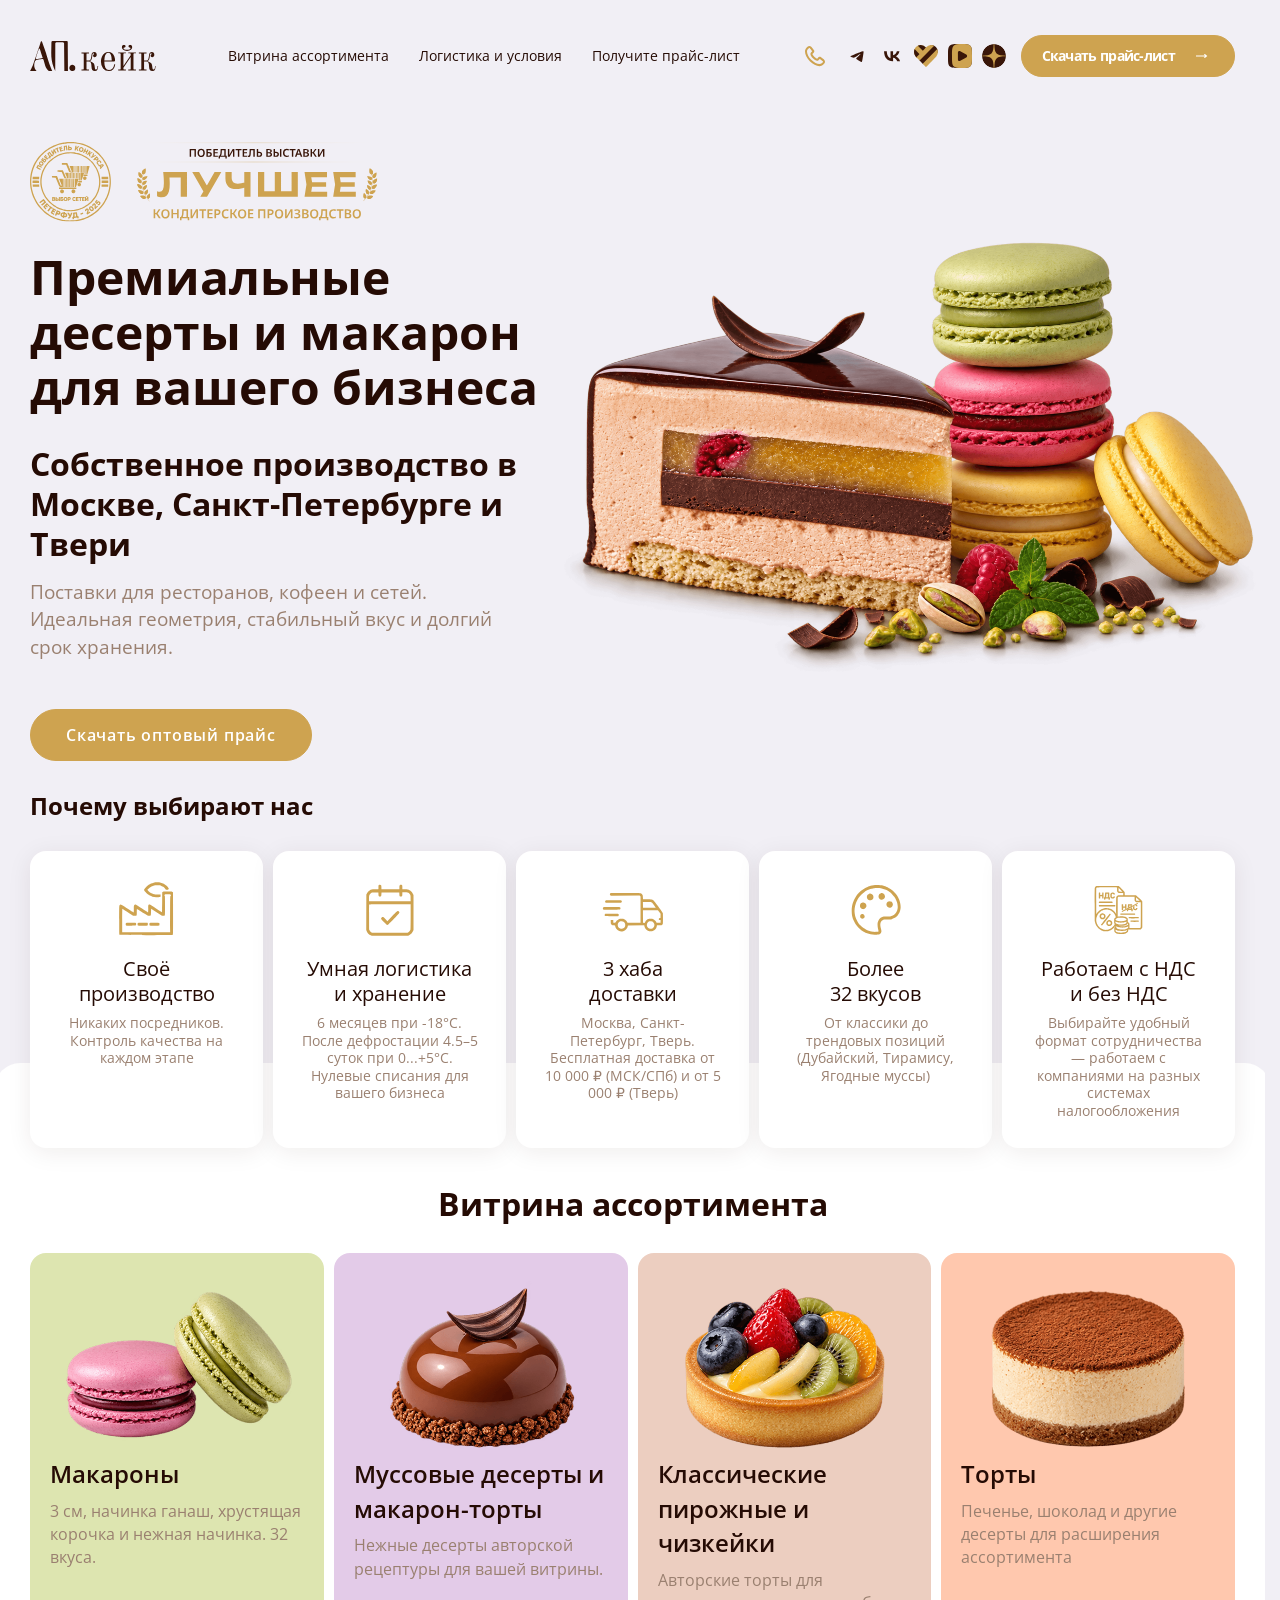
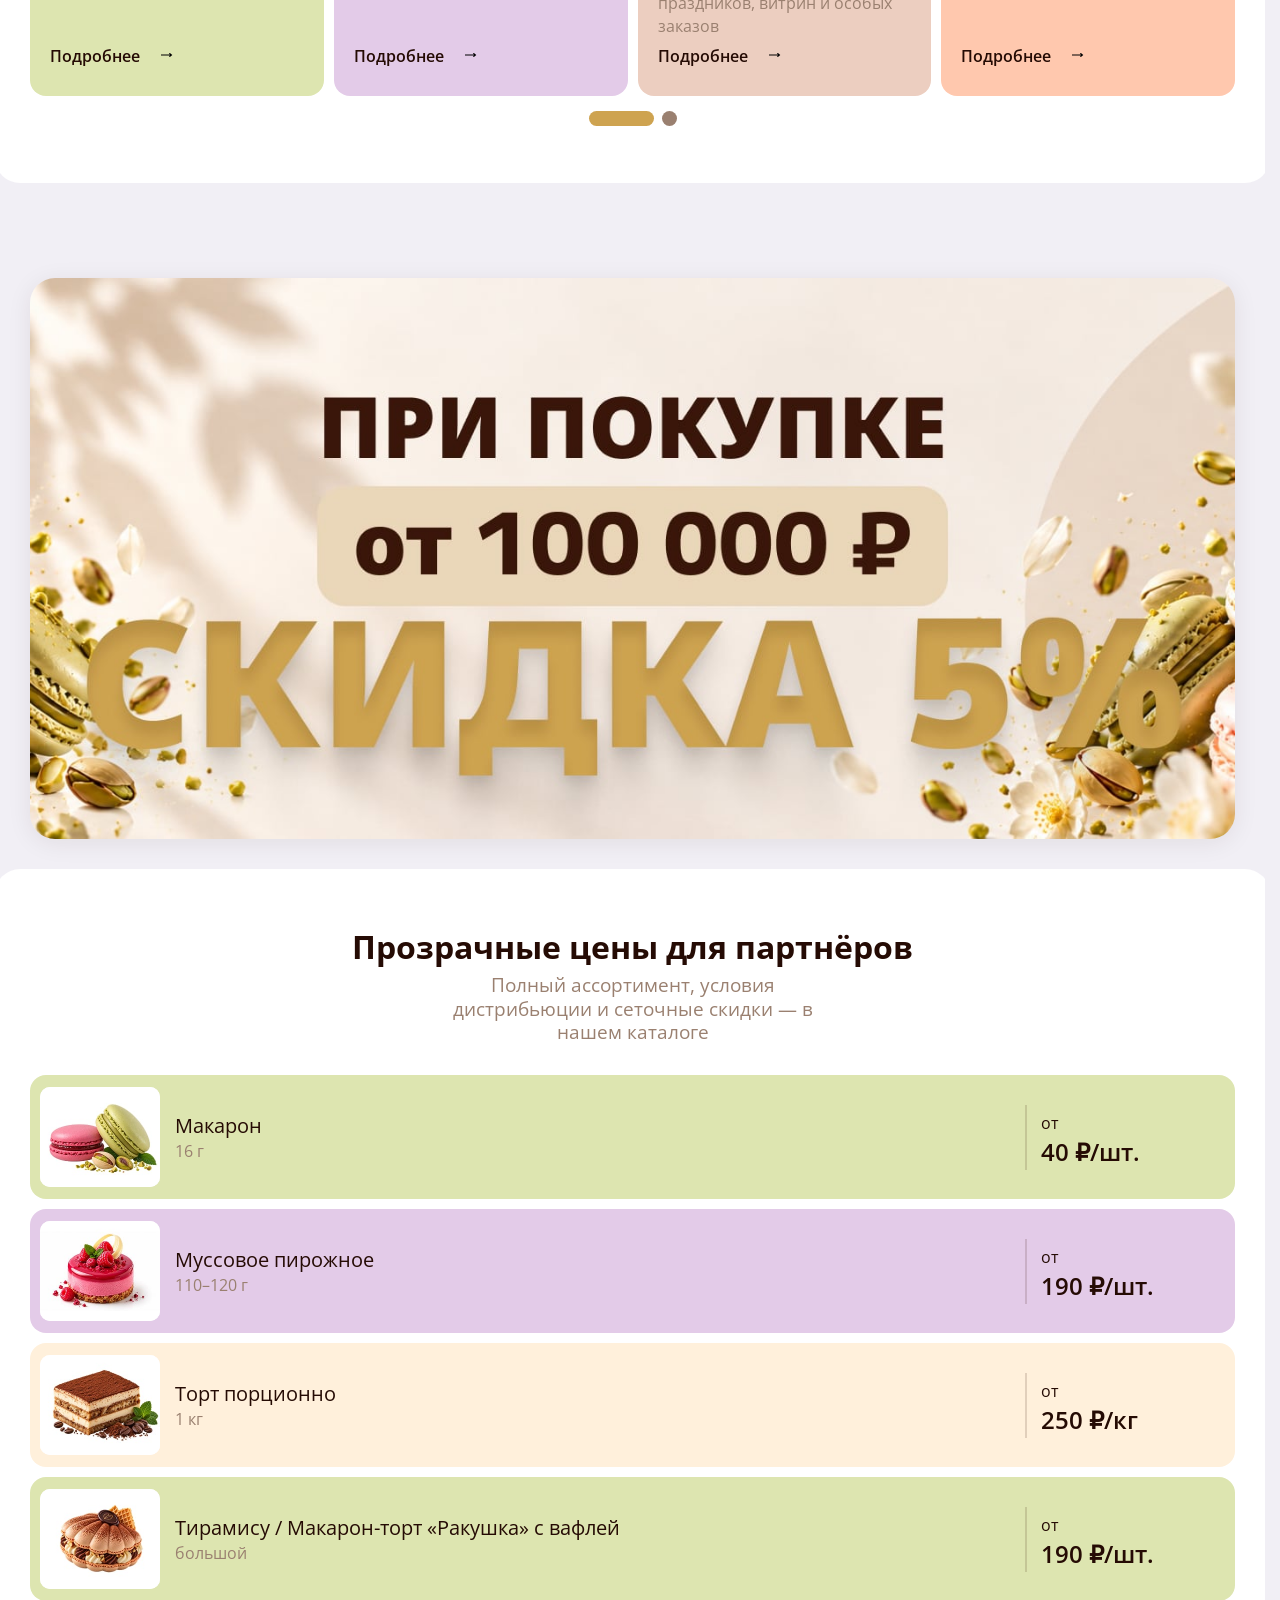
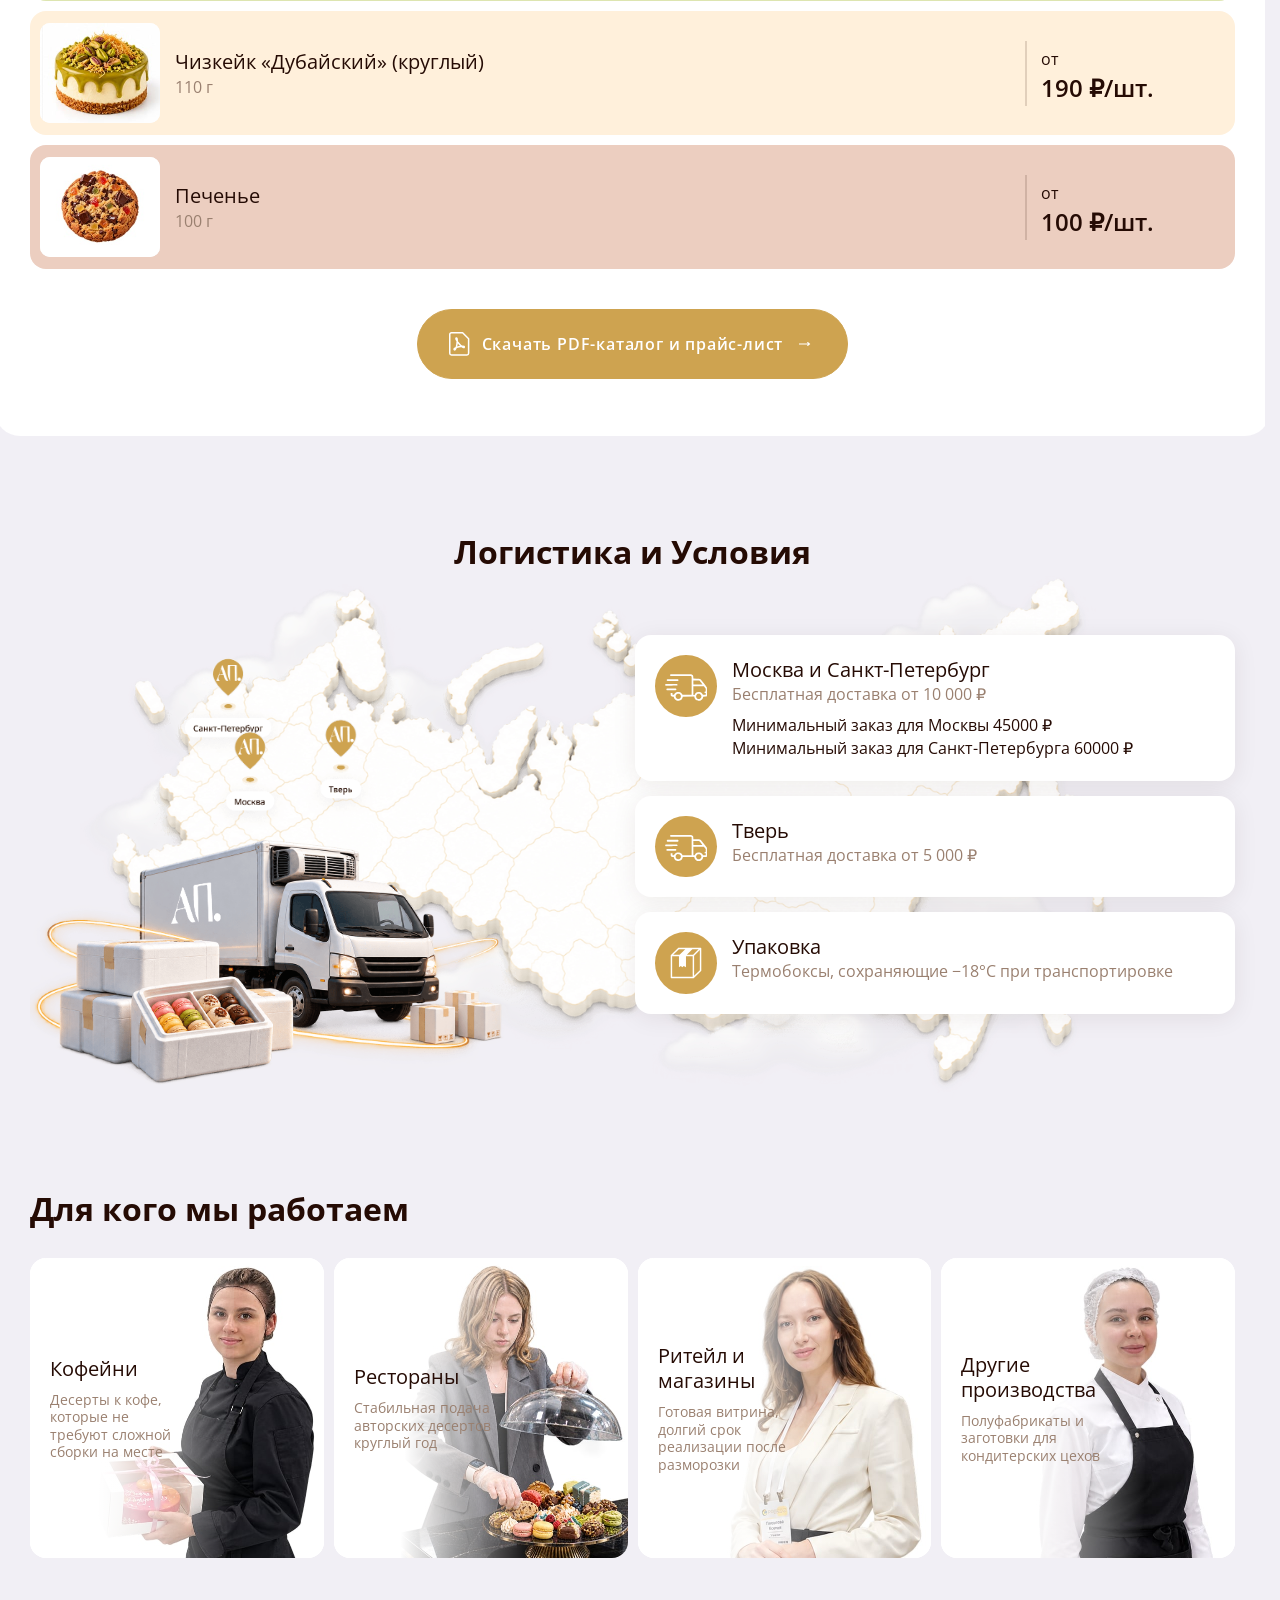
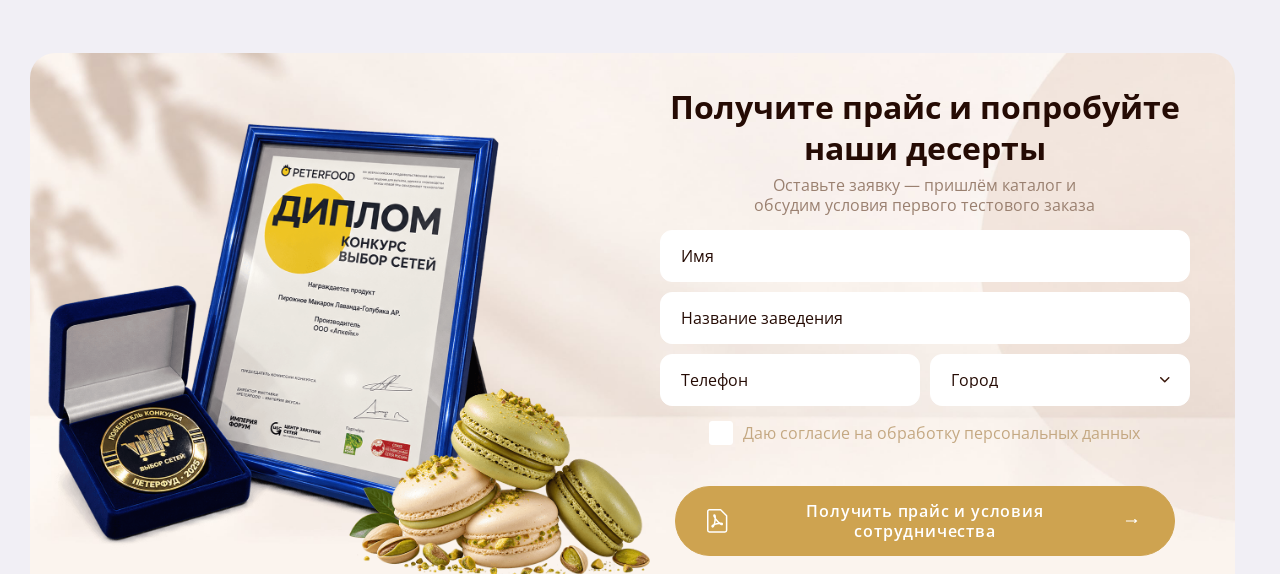
==== main.html @ c41aa1ae "add" ====
<!DOCTYPE html>
<html lang="ru">
    <head>
        <title>Главная</title>
        <meta http-equiv="X-UA-Compatible" content="IE=edge" />
        <meta charset="utf-8" />
        <meta name="keywords" content="" />
        <meta name="description" content="" />
        <meta name="author" content="" />
        <meta name="viewport" content="width=device-width, initial-scale=1.0" />
        <link rel="stylesheet" href="./css/reset.css" />
        <link rel="stylesheet" href="./css/fancybox.css" />
        <link rel="stylesheet" href="./css/swiper-bundle.min.css" />

        <script src="./js/swiper-bundle.min.js" defer></script>
        <script src="./js/inputmask.min.js" defer></script>
        <script src="./js/fancybox.umd.js" defer></script>
        <script src="./js/scripts.js" defer></script>
        <link rel="stylesheet" href="./css/style.css" />
    </head>
    <body>
        <!-- wrap -->
        <div class="wrap">
            <!-- header -->
            <header class="header">
                <div class="inner-wrap">
                    <div class="logo-inner-wrap">
                        <a href="" class="logo">
                            <img src="./img/main/logo.svg" alt="" />
                        </a>
                    </div>
                    <div class="menu-inner-wrap js-popup-wrap">
                        <a href="" class="btn-popup btn-action-ico ico-menu js-btn-popup-toggle"></a>
                        <div class="menu-content-block js-popup-block">
                            <div class="menu-wrap">
                                <ul class="menu">
                                    <li>
                                        <a href="" class="btn-menu">
                                            <div class="button-title">Витрина ассортимента</div>
                                        </a>
                                    </li>
                                    <li>
                                        <a href="" class="btn-menu">
                                            <div class="button-title">Логистика и условия</div>
                                        </a>
                                    </li>
                                    <li>
                                        <a href="" class="btn-menu">
                                            <div class="button-title">Получите прайс-лист</div>
                                        </a>
                                    </li>
                                </ul>
                            </div>
                            <div class="phone-wrap">
                                <a href="tel:89806425606" class="btn-phone">+7 980 642 56 06</a>
                            </div>
                            <div class="soc-wrap">
                                <a href="" class="btn-action-ico button-soc">
                                    <img src="./img/icons/soc-tg.svg" alt="" />
                                </a>
                                <a href="" class="btn-action-ico button-soc">
                                    <img src="./img/icons/soc-vk.svg" alt="" />
                                </a>
                                <a href="" class="btn-action-ico button-soc">
                                    <img src="./img/icons/soc-like.svg" alt="" />
                                </a>
                                <a href="" class="btn-action-ico button-soc">
                                    <img src="./img/icons/soc-play.svg" alt="" />
                                </a>
                                <a href="" class="btn-action-ico button-soc">
                                    <img src="./img/icons/soc-dzen.svg" alt="" />
                                </a>
                            </div>
                            <div class="action-wrap">
                                <a href="" class="btn button-arrow js-popup-open" data-popup="popup-order">
                                    <div class="button-title">Скачать прайс-лист</div>
                                </a>
                            </div>
                        </div>
                    </div>
                    <div class="mobile-actions-wrap">
                        <a href="" class="btn-action-ico">
                            <img src="./img/icons/question.svg" alt="" />
                        </a>
                        <a href="tel:89806425606" class="btn-action-ico">
                            <img src="./img/icons/phone.svg" alt="" />
                        </a>
                    </div>
                </div>
            </header>
            <!-- /header -->
            <!-- page -->
            <div class="page-full">
                <!--lead-box-->
                <div class="lead-box mb-section-small">
                    <div class="info-inner-wrap item-animation item-atop">
                        <div class="logo">
                            <img src="./img/award.svg" alt="" />
                        </div>
                        <h1 class="h1-title">Премиальные десерты и макарон для вашего бизнеса</h1>
                        <h2 class="h2-title">Собственное производство в Москве, Санкт-Петербурге и Твери</h2>
                        <p>
                            Поставки для ресторанов, кофеен и сетей.
                            <br />
                            Идеальная геометрия, стабильный вкус и долгий срок хранения.
                        </p>
                        <a href="" class="btn js-popup-open" data-popup="popup-order">
                            <div class="button-title">Скачать оптовый прайс</div>
                        </a>
                    </div>
                    <div class="photo-inner-wrap item-animation item-atop">
                        <div class="photo-wrap">
                            <div class="elm-photo">
                                <img src="./img/lead.png" alt="" />
                            </div>
                        </div>
                    </div>
                </div>
                <!--/lead-box-->

                <!--title-box-->
                <div class="title-box text-dleft item-animation item-atop">
                    <h2 class="h3-title section-title">Почему выбирают нас</h2>
                </div>
                <!--/title-box-->

                <!--tiles-box-->
                <div class="tiles-box mb-section-small">
                    <div class="items-wrap">
                        <!--item wrap-->
                        <div class="item-wrap item-animation item-atop">
                            <div class="item-tile-info">
                                <div class="elm-ico">
                                    <img src="./img/icons/01.svg" alt="" />
                                </div>
                                <div class="tile-info-wrap">
                                    <div class="tile-title">
                                        Своё
                                        <br />
                                        производство
                                    </div>
                                    <p>
                                        Никаких посредников.
                                        <br />
                                        Контроль качества на каждом этапе
                                    </p>
                                </div>
                            </div>
                        </div>
                        <!--/item wrap-->
                        <!--item wrap-->
                        <div class="item-wrap item-animation item-atop">
                            <div class="item-tile-info">
                                <div class="elm-ico">
                                    <img src="./img/icons/02.svg" alt="" />
                                </div>
                                <div class="tile-info-wrap">
                                    <div class="tile-title">
                                        Умная логистика
                                        <br />
                                        и&nbsp;хранение
                                    </div>
                                    <p>
                                        6 месяцев при -18°С.
                                        <br />
                                        После дефростации 4.5–5 суток при 0...+5°С. Нулевые списания для вашего бизнеса
                                    </p>
                                </div>
                            </div>
                        </div>
                        <!--/item wrap-->
                        <!--item wrap-->
                        <div class="item-wrap item-animation item-atop">
                            <div class="item-tile-info">
                                <div class="elm-ico">
                                    <img src="./img/icons/03.svg" alt="" />
                                </div>
                                <div class="tile-info-wrap">
                                    <div class="tile-title">
                                        3 хаба
                                        <br />
                                        доставки
                                    </div>
                                    <p>
                                        Москва, Санкт-Петербург, Тверь. Бесплатная доставка от 10 000 ₽ (МСК/СПб) и от 5
                                        000 ₽ (Тверь)
                                    </p>
                                </div>
                            </div>
                        </div>
                        <!--/item wrap-->
                        <!--item wrap-->
                        <div class="item-wrap item-animation item-atop">
                            <div class="item-tile-info">
                                <div class="elm-ico">
                                    <img src="./img/icons/04.svg" alt="" />
                                </div>
                                <div class="tile-info-wrap">
                                    <div class="tile-title">
                                        Более
                                        <br />
                                        32 вкусов
                                    </div>
                                    <p>От классики до трендовых позиций (Дубайский, Тирамису, Ягодные муссы)</p>
                                </div>
                            </div>
                        </div>
                        <!--/item wrap-->
                        <!--item wrap-->
                        <div class="item-wrap item-animation item-atop">
                            <div class="item-tile-info">
                                <div class="elm-ico">
                                    <img src="./img/icons/05.svg" alt="" />
                                </div>
                                <div class="tile-info-wrap">
                                    <div class="tile-title">
                                        Работаем с НДС
                                        <br />
                                        и без НДС
                                    </div>
                                    <p>
                                        Выбирайте удобный формат сотрудничества — работаем с компаниями на разных
                                        системах налогообложения
                                    </p>
                                </div>
                            </div>
                        </div>
                        <!--/item wrap-->
                    </div>
                </div>
                <!--/tiles-box-->

                <!--bg-section-box-->
                <div class="bg-section-box section-top-margin">
                    <!--title-box-->
                    <div class="title-box item-animation item-atop">
                        <h2 class="h2-title section-title">Витрина ассортимента</h2>
                    </div>
                    <!--/title-box-->

                    <!--tiles-box-->
                    <div class="tiles-box">
                        <div class="slider-inner-wrap slider-tiles">
                            <div class="slider-wrap swiper">
                                <div class="slider swiper-wrapper">
                                    <!--sl-wrap-->
                                    <div class="sl-wrap swiper-slide item-animation item-atop">
                                        <div class="item-tile-catalog tile-green">
                                            <a href="" class="tile-link"></a>
                                            <div class="tile-photo-wrap">
                                                <div class="elm-photo photo-contain">
                                                    <img src="./img/cat01.png" alt="" />
                                                </div>
                                            </div>
                                            <div class="tile-info-wrap">
                                                <div class="tile-title h4-title">Макароны</div>
                                                <div class="tile-info">
                                                    3 см, начинка ганаш, хрустящая корочка и нежная начинка. 32 вкуса.
                                                </div>
                                            </div>
                                            <div class="tile-action-wrap">
                                                <a href="" class="btn button-link button-arrow">
                                                    <div class="button-title">Подробнее</div>
                                                </a>
                                            </div>
                                        </div>
                                    </div>
                                    <!--/sl-wrap-->
                                    <!--sl-wrap-->
                                    <div class="sl-wrap swiper-slide item-animation item-atop">
                                        <div class="item-tile-catalog tile-violet">
                                            <a href="" class="tile-link"></a>
                                            <div class="tile-photo-wrap">
                                                <div class="elm-photo photo-contain">
                                                    <img src="./img/cat02.png" alt="" />
                                                </div>
                                            </div>
                                            <div class="tile-info-wrap">
                                                <div class="tile-title h4-title">Муссовые десерты и макарон-торты</div>
                                                <div class="tile-info">
                                                    Нежные десерты авторской рецептуры для вашей витрины.
                                                </div>
                                            </div>
                                            <div class="tile-action-wrap">
                                                <a href="" class="btn button-link button-arrow">
                                                    <div class="button-title">Подробнее</div>
                                                </a>
                                            </div>
                                        </div>
                                    </div>
                                    <!--/sl-wrap-->
                                    <!--sl-wrap-->
                                    <div class="sl-wrap swiper-slide item-animation item-atop">
                                        <div class="item-tile-catalog tile-brown">
                                            <a href="" class="tile-link"></a>
                                            <div class="tile-photo-wrap">
                                                <div class="elm-photo photo-contain">
                                                    <img src="./img/cat03.png" alt="" />
                                                </div>
                                            </div>
                                            <div class="tile-info-wrap">
                                                <div class="tile-title h4-title">Классические пирожные и чизкейки</div>
                                                <div class="tile-info">
                                                    Авторские торты для праздников, витрин и особых заказов
                                                </div>
                                            </div>
                                            <div class="tile-action-wrap">
                                                <a href="" class="btn button-link button-arrow">
                                                    <div class="button-title">Подробнее</div>
                                                </a>
                                            </div>
                                        </div>
                                    </div>
                                    <!--/sl-wrap-->
                                    <!--sl-wrap-->
                                    <div class="sl-wrap swiper-slide item-animation item-atop">
                                        <div class="item-tile-catalog tile-orange-dark">
                                            <a href="" class="tile-link"></a>
                                            <div class="tile-photo-wrap">
                                                <div class="elm-photo photo-contain">
                                                    <img src="./img/cat04.png" alt="" />
                                                </div>
                                            </div>
                                            <div class="tile-info-wrap">
                                                <div class="tile-title h4-title">Торты</div>
                                                <div class="tile-info">
                                                    Печенье, шоколад и другие десерты для расширения ассортимента
                                                </div>
                                            </div>
                                            <div class="tile-action-wrap">
                                                <a href="" class="btn button-link button-arrow">
                                                    <div class="button-title">Подробнее</div>
                                                </a>
                                            </div>
                                        </div>
                                    </div>
                                    <!--/sl-wrap-->
                                    <!--sl-wrap-->
                                    <div class="sl-wrap swiper-slide item-animation item-atop">
                                        <div class="item-tile-catalog tile-orange">
                                            <a href="" class="tile-link"></a>
                                            <div class="tile-photo-wrap">
                                                <div class="elm-photo photo-contain">
                                                    <img src="./img/cat05.png" alt="" />
                                                </div>
                                            </div>
                                            <div class="tile-info-wrap">
                                                <div class="tile-title h4-title">Сопутствующие продукты</div>
                                                <div class="tile-info">
                                                    Проверенная классика и современные вкусы для любого формата
                                                </div>
                                            </div>
                                            <div class="tile-action-wrap">
                                                <a href="" class="btn button-link button-arrow">
                                                    <div class="button-title">Подробнее</div>
                                                </a>
                                            </div>
                                        </div>
                                    </div>
                                    <!--/sl-wrap-->
                                </div>
                            </div>
                            <div class="slider-pagination slider-tiles-pagination"></div>
                        </div>
                    </div>
                    <!--/tiles-box-->
                </div>
                <!--/bg-section-box-->

                <!--action-box-->
                <div class="action-box mb-section-small">
                    <div class="items-wrap">
                        <!--item wrap-->
                        <div class="item-wrap item-animation item-atop">
                            <a href="" class="item-tile-action">
                                <picture class="elm-photo">
                                    <source srcset="./img/action-d.jpg" media="(min-width: 768px)" />
                                    <source srcset="./img/action-m.jpg" media="" />
                                    <img src="./img/action-d.jpg" alt="" />
                                </picture>
                            </a>
                        </div>
                        <!--/item wrap-->
                    </div>
                </div>
                <!--/action-box-->

                <!--bg-section-box-->
                <div class="bg-section-box">
                    <!--title-box-->
                    <div class="title-box item-animation item-atop">
                        <h2 class="h2-title section-title">Прозрачные цены для партнёров</h2>
                        <p>Полный ассортимент, условия дистрибьюции и&nbsp;сеточные скидки — в нашем каталоге</p>
                    </div>
                    <!--/title-box-->

                    <!--tiles-box-->
                    <div class="tiles-box">
                        <div class="items-wrap items-col">
                            <!--item wrap-->
                            <div class="item-wrap item-animation item-atop">
                                <div class="item-tile-catalog-price tile-green">
                                    <div class="tile-photo-wrap">
                                        <div class="elm-photo photo-cover">
                                            <img src="./img/price01.jpg" alt="" />
                                        </div>
                                    </div>
                                    <div class="tile-info-wrap">
                                        <div class="tile-title-wrap">
                                            <div class="tile-title h5-title">Макарон</div>
                                            <div class="tile-unit">16 г</div>
                                        </div>
                                        <div class="tile-total-wrap">
                                            <div class="tile-unit">16 г</div>
                                            <div class="tile-total">
                                                от
                                                <b class="tile-total-value">40 ₽/шт.</b>
                                            </div>
                                        </div>
                                    </div>
                                </div>
                            </div>
                            <!--/item wrap-->
                            <!--item wrap-->
                            <div class="item-wrap item-animation item-atop">
                                <div class="item-tile-catalog-price tile-violet">
                                    <div class="tile-photo-wrap">
                                        <div class="elm-photo photo-cover">
                                            <img src="./img/price02.jpg" alt="" />
                                        </div>
                                    </div>
                                    <div class="tile-info-wrap">
                                        <div class="tile-title-wrap">
                                            <div class="tile-title h5-title">Муссовое пирожное</div>
                                            <div class="tile-unit">110–120 г</div>
                                        </div>
                                        <div class="tile-total-wrap">
                                            <div class="tile-unit">110–120 г</div>
                                            <div class="tile-total">
                                                от
                                                <b class="tile-total-value">190 ₽/шт.</b>
                                            </div>
                                        </div>
                                    </div>
                                </div>
                            </div>
                            <!--/item wrap-->
                            <!--item wrap-->
                            <div class="item-wrap item-animation item-atop">
                                <div class="item-tile-catalog-price tile-orange">
                                    <div class="tile-photo-wrap">
                                        <div class="elm-photo photo-cover">
                                            <img src="./img/price03.jpg" alt="" />
                                        </div>
                                    </div>
                                    <div class="tile-info-wrap">
                                        <div class="tile-title-wrap">
                                            <div class="tile-title h5-title">Торт порционно</div>
                                            <div class="tile-unit">1 кг</div>
                                        </div>
                                        <div class="tile-total-wrap">
                                            <div class="tile-unit">1 кг</div>
                                            <div class="tile-total">
                                                от
                                                <b class="tile-total-value">250 ₽/кг</b>
                                            </div>
                                        </div>
                                    </div>
                                </div>
                            </div>
                            <!--/item wrap-->
                            <!--item wrap-->
                            <div class="item-wrap item-animation item-atop">
                                <div class="item-tile-catalog-price tile-green">
                                    <div class="tile-photo-wrap">
                                        <div class="elm-photo photo-cover">
                                            <img src="./img/price04.jpg" alt="" />
                                        </div>
                                    </div>
                                    <div class="tile-info-wrap">
                                        <div class="tile-title-wrap">
                                            <div class="tile-title h5-title">
                                                Тирамису / Макарон-торт «Ракушка» с вафлей
                                            </div>
                                            <div class="tile-unit">большой</div>
                                        </div>
                                        <div class="tile-total-wrap">
                                            <div class="tile-unit">большой</div>
                                            <div class="tile-total">
                                                от
                                                <b class="tile-total-value">190 ₽/шт.</b>
                                            </div>
                                        </div>
                                    </div>
                                </div>
                            </div>
                            <!--/item wrap-->
                            <!--item wrap-->
                            <div class="item-wrap item-animation item-atop">
                                <div class="item-tile-catalog-price tile-orange">
                                    <div class="tile-photo-wrap">
                                        <div class="elm-photo photo-cover">
                                            <img src="./img/price05.jpg" alt="" />
                                        </div>
                                    </div>
                                    <div class="tile-info-wrap">
                                        <div class="tile-title-wrap">
                                            <div class="tile-title h5-title">Чизкейк «Дубайский» (круглый)</div>
                                            <div class="tile-unit">110 г</div>
                                        </div>
                                        <div class="tile-total-wrap">
                                            <div class="tile-unit">110 г</div>
                                            <div class="tile-total">
                                                от
                                                <b class="tile-total-value">190 ₽/шт.</b>
                                            </div>
                                        </div>
                                    </div>
                                </div>
                            </div>
                            <!--/item wrap-->
                            <!--item wrap-->
                            <div class="item-wrap item-animation item-atop">
                                <div class="item-tile-catalog-price tile-brown">
                                    <div class="tile-photo-wrap">
                                        <div class="elm-photo photo-cover">
                                            <img src="./img/price06.jpg" alt="" />
                                        </div>
                                    </div>
                                    <div class="tile-info-wrap">
                                        <div class="tile-title-wrap">
                                            <div class="tile-title h5-title">Печенье</div>
                                            <div class="tile-unit">100 г</div>
                                        </div>
                                        <div class="tile-total-wrap">
                                            <div class="tile-unit">100 г</div>
                                            <div class="tile-total">
                                                от
                                                <b class="tile-total-value">100 ₽/шт.</b>
                                            </div>
                                        </div>
                                    </div>
                                </div>
                            </div>
                            <!--/item wrap-->
                        </div>
                        <div class="more-inner-wrap item-animation item-atop">
                            <a href="" class="btn button-arrow js-popup-open" data-popup="popup-order">
                                <div class="button-ico">
                                    <img src="./img/icons/file.svg" alt="" />
                                </div>
                                <div class="button-title">Скачать PDF-каталог и прайс-лист</div>
                            </a>
                        </div>
                    </div>
                    <!--/tiles-box-->
                </div>
                <!--/bg-section-box-->

                <!--title-box-->
                <div class="title-box item-animation item-atop">
                    <h2 class="h2-title section-title">Логистика и Условия</h2>
                </div>
                <!--/title-box-->

                <!--info-delivery-box-->
                <div class="info-delivery-box">
                    <div class="photo-inner-wrap">
                        <div class="photo-first item-animation item-atop">
                            <div class="elm-photo">
                                <img src="./img/map.png" alt="" class="" />
                            </div>
                        </div>
                        <div class="photo-second item-animation item-atop">
                            <div class="elm-photo">
                                <img src="./img/map-photo.png" alt="" />
                            </div>
                        </div>
                    </div>
                    <div class="items-inner-wrap">
                        <div class="items-wrap">
                            <!--item wrap-->
                            <div class="item-wrap item-animation item-atop">
                                <div class="item-tile-info-second">
                                    <div class="elm-ico">
                                        <img src="./img/icons/delivery.svg" alt="" />
                                    </div>
                                    <div class="tile-info-wrap">
                                        <div class="tile-title h5-title">Москва и Санкт-Петербург</div>
                                        <p>Бесплатная доставка от 10 000 ₽</p>
                                        <div class="tile-title fsizeMedium">Минимальный заказ для Москвы 45000 ₽</div>
                                        <div class="tile-title fsizeMedium">
                                            Минимальный заказ для Санкт-Петербурга 60000 ₽
                                        </div>
                                    </div>
                                </div>
                            </div>
                            <!--/item wrap-->
                            <!--item wrap-->
                            <div class="item-wrap item-animation item-atop">
                                <div class="item-tile-info-second">
                                    <div class="elm-ico">
                                        <img src="./img/icons/delivery.svg" alt="" />
                                    </div>
                                    <div class="tile-info-wrap">
                                        <div class="tile-title h5-title">Тверь</div>
                                        <p>Бесплатная доставка от 5 000 ₽</p>
                                    </div>
                                </div>
                            </div>
                            <!--/item wrap-->
                            <!--item wrap-->
                            <div class="item-wrap item-animation item-atop">
                                <div class="item-tile-info-second">
                                    <div class="elm-ico">
                                        <img src="./img/icons/pack.svg" alt="" />
                                    </div>
                                    <div class="tile-info-wrap">
                                        <div class="tile-title h5-title">Упаковка</div>
                                        <p>Термобоксы, сохраняющие −18°С при транспортировке</p>
                                    </div>
                                </div>
                            </div>
                            <!--/item wrap-->
                        </div>
                    </div>
                </div>
                <!--/info-delivery-box-->

                <!--title-box-->
                <div class="title-box text-dleft item-animation item-atop">
                    <h2 class="h2-title section-title">Для кого мы работаем</h2>
                </div>
                <!--/title-box-->

                <!--tiles-box-->
                <div class="tiles-box">
                    <div class="slider-inner-wrap slider-tiles">
                        <div class="slider-wrap swiper">
                            <div class="slider swiper-wrapper">
                                <!--sl-wrap-->
                                <div class="sl-wrap swiper-slide item-animation item-atop">
                                    <div class="item-tile-work">
                                        <div class="tile-info-wrap">
                                            <div class="tile-title">Кофейни</div>
                                            <div class="tile-info">
                                                Десерты к кофе, которые не требуют сложной сборки на месте
                                            </div>
                                        </div>
                                        <div class="tile-photo-wrap">
                                            <div class="elm-photo">
                                                <img src="./img/work01.jpg" alt="" />
                                            </div>
                                        </div>
                                    </div>
                                </div>
                                <!--/sl-wrap-->
                                <!--sl-wrap-->
                                <div class="sl-wrap swiper-slide item-animation item-atop">
                                    <div class="item-tile-work">
                                        <div class="tile-info-wrap">
                                            <div class="tile-title">Рестораны</div>
                                            <div class="tile-info">
                                                Стабильная подача авторских десертов круглый год
                                            </div>
                                        </div>
                                        <div class="tile-photo-wrap">
                                            <div class="elm-photo">
                                                <img src="./img/work02.jpg" alt="" />
                                            </div>
                                        </div>
                                    </div>
                                </div>
                                <!--/sl-wrap-->
                                <!--sl-wrap-->
                                <div class="sl-wrap swiper-slide item-animation item-atop">
                                    <div class="item-tile-work">
                                        <div class="tile-info-wrap">
                                            <div class="tile-title">Ритейл и магазины</div>
                                            <div class="tile-info">
                                                Готовая витрина, долгий срок реализации после разморозки
                                            </div>
                                        </div>
                                        <div class="tile-photo-wrap">
                                            <div class="elm-photo">
                                                <img src="./img/work03.jpg" alt="" />
                                            </div>
                                        </div>
                                    </div>
                                </div>
                                <!--/sl-wrap-->
                                <!--sl-wrap-->
                                <div class="sl-wrap swiper-slide item-animation item-atop">
                                    <div class="item-tile-work">
                                        <div class="tile-info-wrap">
                                            <div class="tile-title">Другие производства</div>
                                            <div class="tile-info">
                                                Полуфабрикаты и заготовки для кондитерских цехов
                                            </div>
                                        </div>
                                        <div class="tile-photo-wrap">
                                            <div class="elm-photo">
                                                <img src="./img/work04.jpg" alt="" />
                                            </div>
                                        </div>
                                    </div>
                                </div>
                                <!--/sl-wrap-->
                            </div>
                        </div>
                        <div class="slider-pagination slider-tiles-pagination"></div>
                    </div>
                </div>
                <!--/tiles-box-->

                <!--order-form-box-->
                <div class="order-form-box">
                    <form action="/" class="form-inner-wrap">
                        <div class="title-box item-animation item-atop">
                            <h2 class="h2-title section-title">Получите прайс и&nbsp;попробуйте наши десерты</h2>
                            <p>Оставьте заявку — пришлём каталог и обсудим условия первого тестового заказа</p>
                        </div>
                        <div class="form-content item-animation item-atop">
                            <div class="frm-row">
                                <div class="frm-field">
                                    <div class="frm-field-input">
                                        <input type="text" class="form-input" placeholder="Имя" />
                                    </div>
                                </div>
                            </div>
                            <div class="frm-row">
                                <div class="frm-field">
                                    <div class="frm-field-input">
                                        <input type="text" class="form-input" placeholder="Название заведения" />
                                    </div>
                                </div>
                            </div>
                            <div class="frm-row">
                                <div class="frm-field field-half">
                                    <div class="frm-field-input">
                                        <input type="tel" class="form-input" placeholder="Телефон" />
                                    </div>
                                </div>
                                <div class="frm-field field-half">
                                    <div class="frm-field-input">
                                        <select class="form-input" required>
                                            <option selected disabled hidden value="">Город</option>
                                            <!--placeholder-->
                                            <option>Пункт списка</option>
                                            <option>Пункт списка</option>
                                            <option>Пункт списка</option>
                                            <option>Пункт списка</option>
                                        </select>
                                    </div>
                                </div>
                            </div>
                            <div class="frm-row-submit">
                                <div class="frm-field field-info">
                                    <div class="frm-select">
                                        <input type="checkbox" id="form" />
                                        <label for="form">
                                            Даю согласие на обработку
                                            <a href="">персональных данных</a>
                                        </label>
                                    </div>
                                </div>
                                <div class="frm-field field-submit">
                                    <button type="submit" class="btn button-arrow">
                                        <div class="button-ico">
                                            <img src="./img/icons/file.svg" alt="" />
                                        </div>
                                        <div class="button-title">Получить прайс и условия сотрудничества</div>
                                    </button>
                                </div>
                            </div>
                        </div>
                    </form>
                    <div class="photo-inner-wrap item-animation item-atop">
                        <div class="elm-photo">
                            <img src="./img/form.png" alt="" />
                        </div>
                    </div>
                </div>
                <!--/order-form-box-->
            </div>
            <!-- /page -->

            <!-- footer -->
            <footer class="footer">
                <!--footer-main-panel-->
                <div class="footer-main-panel cnt-section item-animation item-atop">
                    <div class="inner-wrap">
                        <div class="logo-info-wrap">
                            <div class="logo-wrap">
                                <a href="" class="logo">
                                    <img src="./img/main/logo.svg" alt="" />
                                </a>
                            </div>
                            <div class="info-wrap">
                                <p>
                                    Премиальное кондитерское производство
                                    <br />
                                    Москва · Санкт-Петербург · Тверь
                                </p>
                            </div>
                        </div>
                        <div class="soc-wrap">
                            <a href="" class="btn-action-ico button-soc">
                                <img src="./img/icons/soc-tg.svg" alt="" />
                            </a>
                            <a href="" class="btn-action-ico button-soc">
                                <img src="./img/icons/soc-vk.svg" alt="" />
                            </a>
                            <a href="" class="btn-action-ico button-soc">
                                <img src="./img/icons/soc-like.svg" alt="" />
                            </a>
                            <a href="" class="btn-action-ico button-soc">
                                <img src="./img/icons/soc-play.svg" alt="" />
                            </a>
                            <a href="" class="btn-action-ico button-soc">
                                <img src="./img/icons/soc-dzen.svg" alt="" />
                            </a>
                        </div>
                        <div class="contacts-wrap">
                            <p>
                                <a href="tel:89806425606">+7 980 642 56 06</a>
                                <br />
                                Бульвар Радищева. 48
                            </p>
                        </div>
                        <div class="rk-wrap">
                            <p>
                                Реквизиты:
                                <br />
                                11111111111111111111111111
                                <br />
                                11111111111
                            </p>
                        </div>
                    </div>
                </div>
                <!--/footer-main-panel-->
                <!--footer-bottom-panel-->
                <div class="footer-bottom-panel cnt-section item-animation item-atop">
                    <div class="inner-wrap">
                        <div class="info-inner-wrap">
                            <div class="info-wrap">
                                <p>© 2026, AP.кейк</p>
                            </div>
                            <div class="info-wrap">
                                <p><a href="">Политика конфиденциальности</a></p>
                            </div>
                            <div class="info-wrap">
                                <p>
                                    Сделано в
                                    <a href="">
                                        Вебуспех
                                        <img src="./img/main/studio.svg" alt="" />
                                    </a>
                                </p>
                            </div>
                        </div>
                    </div>
                </div>
                <!--/footer-bottom-panel-->
            </footer>
            <!-- /footer -->
        </div>
        <!-- /wrap -->

        <!-- popups (всплывающие окна) -->
        <!--popup-outer-box-->
        <div class="popup-outer-box" id="popup-order">
            <div class="popup-box">
                <a href="" class="btn-popup-close btn-action-ico ico-close js-popup-close"></a>
                <div class="popup-title-wrap">
                    <div class="popup-title">Получите прайс и&nbsp;попробуйте наши десерты</div>
                    <p>Оставьте заявку — пришлём каталог и обсудим условия первого тестового заказа</p>
                </div>
                <div class="popup-content-wrap">
                    <div class="order-form-box">
                        <form action="/" class="form-inner-wrap">
                            <div class="form-content">
                                <div class="frm-row">
                                    <div class="frm-field">
                                        <div class="frm-field-input">
                                            <input type="text" class="form-input" placeholder="Имя" />
                                        </div>
                                    </div>
                                </div>
                                <div class="frm-row">
                                    <div class="frm-field">
                                        <div class="frm-field-input">
                                            <input type="text" class="form-input" placeholder="Название заведения" />
                                        </div>
                                    </div>
                                </div>
                                <div class="frm-row">
                                    <div class="frm-field field-half">
                                        <div class="frm-field-input">
                                            <input type="tel" class="form-input" placeholder="Телефон" />
                                        </div>
                                    </div>
                                    <div class="frm-field field-half">
                                        <div class="frm-field-input">
                                            <select class="form-input" required>
                                                <option selected disabled hidden value="">Город</option>
                                                <!--placeholder-->
                                                <option>Пункт списка</option>
                                                <option>Пункт списка</option>
                                                <option>Пункт списка</option>
                                                <option>Пункт списка</option>
                                            </select>
                                        </div>
                                    </div>
                                </div>
                                <div class="frm-row-submit">
                                    <div class="frm-field field-info">
                                        <div class="frm-select">
                                            <input type="checkbox" id="formpopup" />
                                            <label for="formpopup">
                                                Даю согласие на обработку
                                                <a href="">персональных данных</a>
                                            </label>
                                        </div>
                                    </div>
                                    <div class="frm-field field-submit">
                                        <button type="submit" class="btn button-arrow">
                                            <div class="button-ico">
                                                <img src="./img/icons/file.svg" alt="" />
                                            </div>
                                            <div class="button-title">Получить прайс и условия сотрудничества</div>
                                        </button>
                                    </div>
                                </div>
                            </div>
                        </form>
                    </div>
                </div>
            </div>
        </div>
        <!--/popup-outer-box-->

        <!--popup-outer-box-->
        <div class="popup-outer-box popup-menu" id="popup-menu-green">
            <div class="popup-box">
                <a href="" class="btn-popup-close btn-action-ico ico-close js-popup-close"></a>
                <div class="popup-title-wrap">
                    <div class="popup-title">Макароны</div>
                    <p>Полный ассортимент, условия дистрибьюции и&nbsp;сеточные скидки — в нашем каталоге</p>
                </div>
                <div class="popup-content-wrap">
                    <div class="order-form-box">
                        <div class="form-inner-wrap">
                            <div class="items-wrap">
                                <!--item wrap-->
                                <div class="item-wrap">
                                    <div class="item-tile-catalog-price tile-green">
                                        <div class="tile-photo-wrap">
                                            <div class="elm-photo photo-cover">
                                                <img src="./img/pricegreen01.jpg" alt="" />
                                            </div>
                                        </div>
                                        <div class="tile-info-wrap">
                                            <div class="tile-title-wrap">
                                                <div class="tile-title h5-title">Макарон основной 4–4,5 см</div>
                                                <div class="tile-info">
                                                    32+ вкуса
                                                    <br />
                                                    ганаш с фруктовым · сырным · ореховым центром
                                                </div>
                                                <div class="tile-unit">16–28 г</div>
                                            </div>
                                            <div class="tile-total-wrap">
                                                <div class="tile-unit">16–28 г</div>
                                                <div class="tile-total">
                                                    от
                                                    <b class="tile-total-value">70 ₽/шт.</b>
                                                </div>
                                            </div>
                                        </div>
                                    </div>
                                </div>
                                <!--/item wrap-->
                                <!--item wrap-->
                                <div class="item-wrap">
                                    <div class="item-tile-catalog-price tile-green">
                                        <div class="tile-photo-wrap">
                                            <div class="elm-photo photo-cover">
                                                <img src="./img/pricegreen02.jpg" alt="" />
                                            </div>
                                        </div>
                                        <div class="tile-info-wrap">
                                            <div class="tile-title-wrap">
                                                <div class="tile-title h5-title">Мини-макарон 3 см</div>
                                                <div class="tile-info">
                                                    начинка ганаш
                                                    <br />
                                                    (увеличенный срок после дефростации)
                                                </div>
                                                <div class="tile-unit">16–28 г</div>
                                            </div>
                                            <div class="tile-total-wrap">
                                                <div class="tile-unit">16–28 г</div>
                                                <div class="tile-total">
                                                    от
                                                    <b class="tile-total-value">190 ₽/шт.</b>
                                                </div>
                                            </div>
                                        </div>
                                    </div>
                                </div>
                                <!--/item wrap-->
                                <!--item wrap-->
                                <div class="item-wrap">
                                    <div class="item-tile-catalog-price tile-green">
                                        <div class="tile-photo-wrap">
                                            <div class="elm-photo photo-cover">
                                                <img src="./img/pricegreen03.jpg" alt="" />
                                            </div>
                                        </div>
                                        <div class="tile-info-wrap">
                                            <div class="tile-title-wrap">
                                                <div class="tile-title h5-title">Макарон 4,3 см</div>
                                                <div class="tile-unit">16–28 г</div>
                                            </div>
                                            <div class="tile-total-wrap">
                                                <div class="tile-unit">16–28 г</div>
                                                <div class="tile-total">
                                                    от
                                                    <b class="tile-total-value">190 ₽/шт.</b>
                                                </div>
                                            </div>
                                        </div>
                                    </div>
                                </div>
                                <!--/item wrap-->
                                <!--item wrap-->
                                <div class="item-wrap">
                                    <div class="item-tile-catalog-info tile-green tile-light">
                                        <div class="tile-title-wrap">
                                            <div class="tile-title text-att">Вкусы в разработке</div>
                                        </div>
                                        <div class="tile-info-wrap">
                                            <p>
                                                Медовик · Крем-брюле · Попкорн · Пряник · Дом-апельсин · Сникерс ·
                                                Тирамису
                                            </p>
                                        </div>
                                    </div>
                                </div>
                                <!--/item wrap-->
                            </div>
                            <div class="form-content">
                                <div class="frm-row-submit">
                                    <div class="frm-field field-submit">
                                        <button type="button" class="btn button-arrow">
                                            <div class="button-ico">
                                                <img src="./img/icons/file.svg" alt="" />
                                            </div>
                                            <div class="button-title">Получить прайс и условия сотрудничества</div>
                                        </button>
                                    </div>
                                </div>
                            </div>
                        </div>
                    </div>
                </div>
            </div>
        </div>
        <!--/popup-outer-box-->

        <!--popup-outer-box-->
        <div class="popup-outer-box popup-menu" id="popup-menu-violet">
            <div class="popup-box">
                <a href="" class="btn-popup-close btn-action-ico ico-close js-popup-close"></a>
                <div class="popup-title-wrap">
                    <div class="popup-title">Муссовые десерты и&nbsp;макарон-торты</div>
                    <p>Полный ассортимент, условия дистрибьюции и&nbsp;сеточные скидки — в нашем каталоге</p>
                </div>
                <div class="popup-content-wrap">
                    <div class="order-form-box">
                        <div class="form-inner-wrap">
                            <div class="items-wrap">
                                <!--item wrap-->
                                <div class="item-wrap">
                                    <div class="item-tile-catalog-price tile-violet">
                                        <div class="tile-photo-wrap">
                                            <div class="elm-photo photo-cover">
                                                <img src="./img/priceviolet01.jpg" alt="" />
                                            </div>
                                        </div>
                                        <div class="tile-info-wrap">
                                            <div class="tile-title-wrap">
                                                <div class="tile-title h5-title">
                                                    Тирамису / Макарон-торт «Ракушка» с вафлей (большой)
                                                </div>
                                                <div class="tile-info">
                                                    начинка ганаш
                                                    <br />
                                                    (увеличенный срок после дефростации)
                                                </div>
                                                <div class="tile-unit">16–28 г</div>
                                            </div>
                                            <div class="tile-total-wrap">
                                                <div class="tile-unit">16–28 г</div>
                                                <div class="tile-total">
                                                    от
                                                    <b class="tile-total-value">35 ₽/шт.</b>
                                                </div>
                                            </div>
                                        </div>
                                    </div>
                                </div>
                                <!--/item wrap-->
                                <!--item wrap-->
                                <div class="item-wrap">
                                    <div class="item-tile-catalog-price tile-violet">
                                        <div class="tile-photo-wrap">
                                            <div class="elm-photo photo-cover">
                                                <img src="./img/priceviolet02.jpg" alt="" />
                                            </div>
                                        </div>
                                        <div class="tile-info-wrap">
                                            <div class="tile-title-wrap">
                                                <div class="tile-title h5-title">Макарон «Дубайский XXL»</div>
                                                <div class="tile-unit">16–28 г</div>
                                            </div>
                                            <div class="tile-total-wrap">
                                                <div class="tile-unit">16–28 г</div>
                                                <div class="tile-total">
                                                    от
                                                    <b class="tile-total-value">190 ₽/шт.</b>
                                                </div>
                                            </div>
                                        </div>
                                    </div>
                                </div>
                                <!--/item wrap-->
                                <!--item wrap-->
                                <div class="item-wrap">
                                    <div class="item-tile-catalog-price tile-violet">
                                        <div class="tile-photo-wrap">
                                            <div class="elm-photo photo-cover">
                                                <img src="./img/priceviolet03.jpg" alt="" />
                                            </div>
                                        </div>
                                        <div class="tile-info-wrap">
                                            <div class="tile-title-wrap">
                                                <div class="tile-title h5-title">Муссовое пирожное (11 вкусов)</div>
                                                <div class="tile-unit">16–28 г</div>
                                            </div>
                                            <div class="tile-total-wrap">
                                                <div class="tile-unit">16–28 г</div>
                                                <div class="tile-total">
                                                    от
                                                    <b class="tile-total-value">180 ₽/шт.</b>
                                                </div>
                                            </div>
                                        </div>
                                    </div>
                                </div>
                                <!--/item wrap-->
                                <!--item wrap-->
                                <div class="item-wrap">
                                    <div class="item-tile-catalog-price tile-violet">
                                        <div class="tile-photo-wrap">
                                            <div class="elm-photo photo-cover">
                                                <img src="./img/priceviolet04.jpg" alt="" />
                                            </div>
                                        </div>
                                        <div class="tile-info-wrap">
                                            <div class="tile-title-wrap">
                                                <div class="tile-title h5-title">Муссовое пирожное ½</div>
                                                <div class="tile-unit">16–28 г</div>
                                            </div>
                                            <div class="tile-total-wrap">
                                                <div class="tile-unit">16–28 г</div>
                                                <div class="tile-total">
                                                    от
                                                    <b class="tile-total-value">70 ₽/шт.</b>
                                                </div>
                                            </div>
                                        </div>
                                    </div>
                                </div>
                                <!--/item wrap-->
                                <!--item wrap-->
                                <div class="item-wrap">
                                    <div class="item-tile-catalog-price tile-violet">
                                        <div class="tile-photo-wrap">
                                            <div class="elm-photo photo-cover">
                                                <img src="./img/priceviolet05.jpg" alt="" />
                                            </div>
                                        </div>
                                        <div class="tile-info-wrap">
                                            <div class="tile-title-wrap">
                                                <div class="tile-title h5-title">Муссовый макарон</div>
                                                <div class="tile-unit">16–28 г</div>
                                            </div>
                                            <div class="tile-total-wrap">
                                                <div class="tile-unit">16–28 г</div>
                                                <div class="tile-total">
                                                    от
                                                    <b class="tile-total-value">190 ₽/шт.</b>
                                                </div>
                                            </div>
                                        </div>
                                    </div>
                                </div>
                                <!--/item wrap-->
                                <!--item wrap-->
                                <div class="item-wrap">
                                    <div class="item-tile-catalog-info tile-violet tile-light">
                                        <div class="tile-title-wrap">
                                            <div class="tile-title">Вкусы муссовых</div>
                                        </div>
                                        <div class="tile-info-wrap">
                                            <p>
                                                Клубника-лайм-базилик · Банан-молочный шоколад-маракуйя · Орео ·
                                                Лаванда-чёрная смородина · Черника-йогурт · Черника-груша-грецкий орех ·
                                                Манго-маракуйя-шоколад · Вишня-шоколад · Морковный · Чёрная
                                                смородина-лимон · Карамель-фундук
                                            </p>
                                        </div>
                                    </div>
                                </div>
                                <!--/item wrap-->
                            </div>
                            <div class="form-content">
                                <div class="frm-row-submit">
                                    <div class="frm-field field-submit">
                                        <button type="button" class="btn button-arrow">
                                            <div class="button-ico">
                                                <img src="./img/icons/file.svg" alt="" />
                                            </div>
                                            <div class="button-title">Получить прайс и условия сотрудничества</div>
                                        </button>
                                    </div>
                                </div>
                            </div>
                        </div>
                    </div>
                </div>
            </div>
        </div>
        <!--/popup-outer-box-->

        <!--popup-outer-box-->
        <div class="popup-outer-box popup-menu" id="popup-menu-brown">
            <div class="popup-box">
                <a href="" class="btn-popup-close btn-action-ico ico-close js-popup-close"></a>
                <div class="popup-title-wrap">
                    <div class="popup-title">Классические пирожные и&nbsp;чизкейки</div>
                    <p>Полный ассортимент, условия дистрибьюции и&nbsp;сеточные скидки — в нашем каталоге</p>
                </div>
                <div class="popup-content-wrap">
                    <div class="order-form-box">
                        <div class="form-inner-wrap">
                            <div class="items-wrap">
                                <!--item wrap-->
                                <div class="item-wrap">
                                    <div class="item-tile-catalog-price tile-brown">
                                        <div class="tile-photo-wrap">
                                            <div class="elm-photo photo-cover">
                                                <img src="./img/pricebrown01.jpg" alt="" />
                                            </div>
                                        </div>
                                        <div class="tile-info-wrap">
                                            <div class="tile-title-wrap">
                                                <div class="tile-title h5-title">
                                                    Чизкейк «Дубайский»
                                                    <br />
                                                    (круглый)
                                                </div>
                                                <div class="tile-unit">16–28 г</div>
                                            </div>
                                            <div class="tile-total-wrap">
                                                <div class="tile-unit">16–28 г</div>
                                                <div class="tile-total">
                                                    от
                                                    <b class="tile-total-value">100 ₽/шт.</b>
                                                </div>
                                            </div>
                                        </div>
                                    </div>
                                </div>
                                <!--/item wrap-->
                                <!--item wrap-->
                                <div class="item-wrap">
                                    <div class="item-tile-catalog-price tile-brown">
                                        <div class="tile-photo-wrap">
                                            <div class="elm-photo photo-cover">
                                                <img src="./img/pricebrown02.jpg" alt="" />
                                            </div>
                                        </div>
                                        <div class="tile-info-wrap">
                                            <div class="tile-title-wrap">
                                                <div class="tile-title h5-title">
                                                    Классическое пирожное
                                                    <br />
                                                    (13 вкусов)
                                                </div>
                                                <div class="tile-unit">16–28 г</div>
                                            </div>
                                            <div class="tile-total-wrap">
                                                <div class="tile-unit">16–28 г</div>
                                                <div class="tile-total">
                                                    от
                                                    <b class="tile-total-value">90 ₽/шт.</b>
                                                </div>
                                            </div>
                                        </div>
                                    </div>
                                </div>
                                <!--/item wrap-->
                                <!--item wrap-->
                                <div class="item-wrap">
                                    <div class="item-tile-catalog-price tile-brown">
                                        <div class="tile-photo-wrap">
                                            <div class="elm-photo photo-cover">
                                                <img src="./img/pricebrown03.jpg" alt="" />
                                            </div>
                                        </div>
                                        <div class="tile-info-wrap">
                                            <div class="tile-title-wrap">
                                                <div class="tile-title h5-title">Мини «Птичка» / «Птичка фисташка»</div>
                                                <div class="tile-unit">16–28 г</div>
                                            </div>
                                            <div class="tile-total-wrap">
                                                <div class="tile-unit">16–28 г</div>
                                                <div class="tile-total">
                                                    от
                                                    <b class="tile-total-value">150 ₽/шт.</b>
                                                </div>
                                            </div>
                                        </div>
                                    </div>
                                </div>
                                <!--/item wrap-->
                                <!--item wrap-->
                                <div class="item-wrap">
                                    <div class="item-tile-catalog-price tile-brown">
                                        <div class="tile-photo-wrap">
                                            <div class="elm-photo photo-cover">
                                                <img src="./img/pricebrown04.jpg" alt="" />
                                            </div>
                                        </div>
                                        <div class="tile-info-wrap">
                                            <div class="tile-title-wrap">
                                                <div class="tile-title h5-title">Мини «Черника-груша»</div>
                                                <div class="tile-unit">16–28 г</div>
                                            </div>
                                            <div class="tile-total-wrap">
                                                <div class="tile-unit">16–28 г</div>
                                                <div class="tile-total">
                                                    от
                                                    <b class="tile-total-value">250 ₽/шт.</b>
                                                </div>
                                            </div>
                                        </div>
                                    </div>
                                </div>
                                <!--/item wrap-->
                                <!--item wrap-->
                                <div class="item-wrap">
                                    <div class="item-tile-catalog-price tile-brown">
                                        <div class="tile-photo-wrap">
                                            <div class="elm-photo photo-cover">
                                                <img src="./img/pricebrown05.jpg" alt="" />
                                            </div>
                                        </div>
                                        <div class="tile-info-wrap">
                                            <div class="tile-title-wrap">
                                                <div class="tile-title h5-title">Мини чизкейк «Дубайский»</div>
                                                <div class="tile-unit">16–28 г</div>
                                            </div>
                                            <div class="tile-total-wrap">
                                                <div class="tile-unit">16–28 г</div>
                                                <div class="tile-total">
                                                    от
                                                    <b class="tile-total-value">150 ₽/шт.</b>
                                                </div>
                                            </div>
                                        </div>
                                    </div>
                                </div>
                                <!--/item wrap-->
                                <!--item wrap-->
                                <div class="item-wrap">
                                    <div class="item-tile-catalog-price tile-brown">
                                        <div class="tile-photo-wrap">
                                            <div class="elm-photo photo-cover">
                                                <img src="./img/pricebrown06.jpg" alt="" />
                                            </div>
                                        </div>
                                        <div class="tile-info-wrap">
                                            <div class="tile-title-wrap">
                                                <div class="tile-title h5-title">
                                                    Классические мини-пирожные, прямоугольники
                                                </div>
                                                <div class="tile-unit">16–28 г</div>
                                            </div>
                                            <div class="tile-total-wrap">
                                                <div class="tile-unit">16–28 г</div>
                                                <div class="tile-total">
                                                    от
                                                    <b class="tile-total-value">30 ₽/шт.</b>
                                                </div>
                                            </div>
                                        </div>
                                    </div>
                                </div>
                                <!--/item wrap-->
                                <!--item wrap-->
                                <div class="item-wrap">
                                    <div class="item-tile-catalog-info tile-brown tile-light">
                                        <div class="tile-title-wrap">
                                            <div class="tile-title">Вкусы классики</div>
                                        </div>
                                        <div class="tile-info-wrap">
                                            <p>
                                                Три шоколада · Чизкейк клубника · Чизкейк манго-маракуйя · Чизкейк Орео
                                                · Черника-грецкий орех-груша · Тарт лимон · Птичье молоко фисташковое ·
                                                Птичье молоко классическое · Вишня-шоколад · Персик-йогурт-маракуйя ·
                                                Малина-кокос · Медовик · Красный бархат
                                            </p>
                                        </div>
                                    </div>
                                </div>
                                <!--/item wrap-->
                            </div>
                            <div class="form-content">
                                <div class="frm-row-submit">
                                    <div class="frm-field field-submit">
                                        <button type="button" class="btn button-arrow">
                                            <div class="button-ico">
                                                <img src="./img/icons/file.svg" alt="" />
                                            </div>
                                            <div class="button-title">Получить прайс и условия сотрудничества</div>
                                        </button>
                                    </div>
                                </div>
                            </div>
                        </div>
                    </div>
                </div>
            </div>
        </div>
        <!--/popup-outer-box-->

        <!--popup-outer-box-->
        <div class="popup-outer-box popup-menu" id="popup-menu-orange-dark">
            <div class="popup-box">
                <a href="" class="btn-popup-close btn-action-ico ico-close js-popup-close"></a>
                <div class="popup-title-wrap">
                    <div class="popup-title">Торты</div>
                    <p>Полный ассортимент, условия дистрибьюции и&nbsp;сеточные скидки — в нашем каталоге</p>
                </div>
                <div class="popup-content-wrap">
                    <div class="order-form-box">
                        <div class="form-inner-wrap">
                            <div class="items-wrap">
                                <!--item wrap-->
                                <div class="item-wrap">
                                    <div class="item-tile-catalog-price tile-orange-dark">
                                        <div class="tile-photo-wrap">
                                            <div class="elm-photo photo-cover">
                                                <img src="./img/priceorange-dark01.jpg" alt="" />
                                            </div>
                                        </div>
                                        <div class="tile-info-wrap">
                                            <div class="tile-title-wrap">
                                                <div class="tile-title h5-title">Торт</div>
                                                <div class="tile-info">порция / целый торт</div>
                                                <div class="tile-unit">16–28 г</div>
                                            </div>
                                            <div class="tile-total-wrap">
                                                <div class="tile-unit">16–28 г</div>
                                                <div class="tile-total">
                                                    от
                                                    <b class="tile-total-value">275 ₽/порция</b>
                                                </div>
                                            </div>
                                        </div>
                                    </div>
                                </div>
                                <!--/item wrap-->
                                <!--item wrap-->
                                <div class="item-wrap">
                                    <div class="item-tile-catalog-price tile-orange-dark">
                                        <div class="tile-photo-wrap">
                                            <div class="elm-photo photo-cover">
                                                <img src="./img/priceorange-dark02.jpg" alt="" />
                                            </div>
                                        </div>
                                        <div class="tile-info-wrap">
                                            <div class="tile-title-wrap">
                                                <div class="tile-title h5-title">Торт порционно</div>
                                                <div class="tile-unit">16–28 г</div>
                                            </div>
                                            <div class="tile-total-wrap">
                                                <div class="tile-unit">16–28 г</div>
                                                <div class="tile-total">
                                                    от
                                                    <b class="tile-total-value">160 ₽/порция</b>
                                                    <br />
                                                    <b class="tile-total-value">1280 ₽/торт</b>
                                                </div>
                                            </div>
                                        </div>
                                    </div>
                                </div>
                                <!--/item wrap-->
                                <!--item wrap-->
                                <div class="item-wrap">
                                    <div class="item-tile-catalog-price tile-orange-dark">
                                        <div class="tile-photo-wrap">
                                            <div class="elm-photo photo-cover">
                                                <img src="./img/priceorange-dark03.jpg" alt="" />
                                            </div>
                                        </div>
                                        <div class="tile-info-wrap">
                                            <div class="tile-title-wrap">
                                                <div class="tile-title h5-title">Торт мини</div>
                                                <div class="tile-unit">16–28 г</div>
                                            </div>
                                            <div class="tile-total-wrap">
                                                <div class="tile-unit">16–28 г</div>
                                                <div class="tile-total">
                                                    от
                                                    <b class="tile-total-value">60 ₽/шт.</b>
                                                </div>
                                            </div>
                                        </div>
                                    </div>
                                </div>
                                <!--/item wrap-->
                                <!--item wrap-->
                                <div class="item-wrap">
                                    <div class="item-tile-catalog-price tile-orange-dark">
                                        <div class="tile-photo-wrap">
                                            <div class="elm-photo photo-cover">
                                                <img src="./img/priceorange-dark04.jpg" alt="" />
                                            </div>
                                        </div>
                                        <div class="tile-info-wrap">
                                            <div class="tile-title-wrap">
                                                <div class="tile-title h5-title">Торт мини</div>
                                                <div class="tile-unit">16–28 г</div>
                                            </div>
                                            <div class="tile-total-wrap">
                                                <div class="tile-unit">16–28 г</div>
                                                <div class="tile-total">
                                                    от
                                                    <b class="tile-total-value">60 ₽/шт.</b>
                                                </div>
                                            </div>
                                        </div>
                                    </div>
                                </div>
                                <!--/item wrap-->
                                <!--item wrap-->
                                <div class="item-wrap">
                                    <div class="item-tile-catalog-price tile-orange-dark">
                                        <div class="tile-photo-wrap">
                                            <div class="elm-photo photo-cover">
                                                <img src="./img/priceorange-dark05.jpg" alt="" />
                                            </div>
                                        </div>
                                        <div class="tile-info-wrap">
                                            <div class="tile-title-wrap">
                                                <div class="tile-title h5-title">Торт</div>
                                                <div class="tile-unit">16–28 г</div>
                                            </div>
                                            <div class="tile-total-wrap">
                                                <div class="tile-unit">16–28 г</div>
                                                <div class="tile-total">
                                                    от
                                                    <b class="tile-total-value">130 ₽/шт.</b>
                                                </div>
                                            </div>
                                        </div>
                                    </div>
                                </div>
                                <!--/item wrap-->
                                <!--item wrap-->
                                <div class="item-wrap">
                                    <div class="item-tile-catalog-price tile-orange-dark">
                                        <div class="tile-photo-wrap">
                                            <div class="elm-photo photo-cover">
                                                <img src="./img/priceorange-dark06.jpg" alt="" />
                                            </div>
                                        </div>
                                        <div class="tile-info-wrap">
                                            <div class="tile-title-wrap">
                                                <div class="tile-title h5-title">Торт мини</div>
                                                <div class="tile-unit">16–28 г</div>
                                            </div>
                                            <div class="tile-total-wrap">
                                                <div class="tile-unit">16–28 г</div>
                                                <div class="tile-total">
                                                    от
                                                    <b class="tile-total-value">25 ₽/шт.</b>
                                                </div>
                                            </div>
                                        </div>
                                    </div>
                                </div>
                                <!--/item wrap-->
                                <!--item wrap-->
                                <div class="item-wrap">
                                    <div class="item-tile-catalog-price tile-orange-dark">
                                        <div class="tile-photo-wrap">
                                            <div class="elm-photo photo-cover">
                                                <img src="./img/priceorange-dark07.jpg" alt="" />
                                            </div>
                                        </div>
                                        <div class="tile-info-wrap">
                                            <div class="tile-title-wrap">
                                                <div class="tile-title h5-title">Торт-основа без декора*</div>
                                                <div class="tile-unit">16–28 г</div>
                                            </div>
                                            <div class="tile-total-wrap">
                                                <div class="tile-unit">16–28 г</div>
                                                <div class="tile-total">
                                                    от
                                                    <b class="tile-total-value">110 ₽/порция</b>
                                                </div>
                                            </div>
                                        </div>
                                    </div>
                                </div>
                                <!--/item wrap-->
                                <!--item wrap-->
                                <div class="item-wrap">
                                    <div class="item-tile-catalog-price tile-orange-dark">
                                        <div class="tile-photo-wrap">
                                            <div class="elm-photo photo-cover">
                                                <img src="./img/priceorange-dark08.jpg" alt="" />
                                            </div>
                                        </div>
                                        <div class="tile-info-wrap">
                                            <div class="tile-title-wrap">
                                                <div class="tile-title h5-title">Торт с декором*</div>
                                                <div class="tile-unit">16–28 г</div>
                                            </div>
                                            <div class="tile-total-wrap">
                                                <div class="tile-unit">16–28 г</div>
                                                <div class="tile-total">
                                                    от
                                                    <b class="tile-total-value">130 ₽/порция</b>
                                                </div>
                                            </div>
                                        </div>
                                    </div>
                                </div>
                                <!--/item wrap-->
                            </div>
                            <div class="form-content">
                                <div class="frm-row-submit">
                                    <div class="frm-field field-submit">
                                        <button type="button" class="btn button-arrow">
                                            <div class="button-ico">
                                                <img src="./img/icons/file.svg" alt="" />
                                            </div>
                                            <div class="button-title">Получить прайс и условия сотрудничества</div>
                                        </button>
                                    </div>
                                </div>
                            </div>
                        </div>
                    </div>
                </div>
            </div>
        </div>
        <!--/popup-outer-box-->

        <!--popup-outer-box-->
        <div class="popup-outer-box popup-menu" id="popup-menu-orange">
            <div class="popup-box">
                <a href="" class="btn-popup-close btn-action-ico ico-close js-popup-close"></a>
                <div class="popup-title-wrap">
                    <div class="popup-title">Сопутствующие продукты</div>
                    <p>Полный ассортимент, условия дистрибьюции и&nbsp;сеточные скидки — в нашем каталоге</p>
                </div>
                <div class="popup-content-wrap">
                    <div class="order-form-box">
                        <div class="form-inner-wrap">
                            <div class="items-wrap">
                                <!--item wrap-->
                                <div class="item-wrap">
                                    <div class="item-tile-catalog-price tile-orange">
                                        <div class="tile-photo-wrap">
                                            <div class="elm-photo photo-cover">
                                                <img src="./img/priceorange01.jpg" alt="" />
                                            </div>
                                        </div>
                                        <div class="tile-info-wrap">
                                            <div class="tile-title-wrap">
                                                <div class="tile-title h5-title">
                                                    Десерт мини
                                                    <br />
                                                    (хранение 0…+5 °C)
                                                </div>
                                                <div class="tile-unit">16–28 г</div>
                                            </div>
                                            <div class="tile-total-wrap">
                                                <div class="tile-unit">16–28 г</div>
                                                <div class="tile-total">
                                                    от
                                                    <b class="tile-total-value">25 ₽/шт.</b>
                                                    <br />
                                                    <b class="tile-total-value">350 ₽/6 шт.</b>
                                                </div>
                                            </div>
                                        </div>
                                    </div>
                                </div>
                                <!--/item wrap-->
                                <!--item wrap-->
                                <div class="item-wrap">
                                    <div class="item-tile-catalog-price tile-orange">
                                        <div class="tile-photo-wrap">
                                            <div class="elm-photo photo-cover">
                                                <img src="./img/priceorange02.jpg" alt="" />
                                            </div>
                                        </div>
                                        <div class="tile-info-wrap">
                                            <div class="tile-title-wrap">
                                                <div class="tile-title h5-title">
                                                    Десерт мини
                                                    <br />
                                                    (комнатное хранение)
                                                </div>
                                                <div class="tile-unit">16–28 г</div>
                                            </div>
                                            <div class="tile-total-wrap">
                                                <div class="tile-unit">16–28 г</div>
                                                <div class="tile-total">
                                                    от
                                                    <b class="tile-total-value">15 ₽/шт.</b>
                                                </div>
                                            </div>
                                        </div>
                                    </div>
                                </div>
                                <!--/item wrap-->
                                <!--item wrap-->
                                <div class="item-wrap">
                                    <div class="item-tile-catalog-price tile-orange">
                                        <div class="tile-photo-wrap">
                                            <div class="elm-photo photo-cover">
                                                <img src="./img/priceorange03.jpg" alt="" />
                                            </div>
                                        </div>
                                        <div class="tile-info-wrap">
                                            <div class="tile-title-wrap">
                                                <div class="tile-title h5-title">Печенье</div>
                                                <div class="tile-unit">16–28 г</div>
                                            </div>
                                            <div class="tile-total-wrap">
                                                <div class="tile-unit">16–28 г</div>
                                                <div class="tile-total">
                                                    от
                                                    <b class="tile-total-value">100 ₽/шт.</b>
                                                </div>
                                            </div>
                                        </div>
                                    </div>
                                </div>
                                <!--/item wrap-->
                                <!--item wrap-->
                                <div class="item-wrap">
                                    <div class="item-tile-catalog-price tile-orange">
                                        <div class="tile-photo-wrap">
                                            <div class="elm-photo photo-cover">
                                                <img src="./img/priceorange04.jpg" alt="" />
                                            </div>
                                        </div>
                                        <div class="tile-info-wrap">
                                            <div class="tile-title-wrap">
                                                <div class="tile-title h5-title">Соус Лимончелло / Апероль</div>
                                                <div class="tile-unit">16–28 г</div>
                                            </div>
                                            <div class="tile-total-wrap">
                                                <div class="tile-unit">16–28 г</div>
                                                <div class="tile-total">
                                                    от
                                                    <b class="tile-total-value">200 ₽/шт.</b>
                                                </div>
                                            </div>
                                        </div>
                                    </div>
                                </div>
                                <!--/item wrap-->
                                <!--item wrap-->
                                <div class="item-wrap">
                                    <div class="item-tile-catalog-price tile-orange">
                                        <div class="tile-photo-wrap">
                                            <div class="elm-photo photo-cover">
                                                <img src="./img/priceorange05.jpg" alt="" />
                                            </div>
                                        </div>
                                        <div class="tile-info-wrap">
                                            <div class="tile-title-wrap">
                                                <div class="tile-title h5-title">Соус Лимончелло / Апероль</div>
                                                <div class="tile-unit">16–28 г</div>
                                            </div>
                                            <div class="tile-total-wrap">
                                                <div class="tile-unit">16–28 г</div>
                                                <div class="tile-total">
                                                    от
                                                    <b class="tile-total-value">130 ₽/шт.</b>
                                                </div>
                                            </div>
                                        </div>
                                    </div>
                                </div>
                                <!--/item wrap-->
                            </div>
                            <div class="form-content">
                                <div class="frm-row-submit">
                                    <div class="frm-field field-submit">
                                        <button type="button" class="btn button-arrow">
                                            <div class="button-ico">
                                                <img src="./img/icons/file.svg" alt="" />
                                            </div>
                                            <div class="button-title">Получить прайс и условия сотрудничества</div>
                                        </button>
                                    </div>
                                </div>
                            </div>
                        </div>
                    </div>
                </div>
            </div>
        </div>
        <!--/popup-outer-box-->
    </body>
</html>
---- css/style.css ----
@charset "UTF-8";
:root {
  --clr-base: #9a8070;
  --clr-base-title: #250b04;
  --clr-base-white: #fff;
  --clr-base-light: #e4e4e4;
  --clr-att: #cea350;
  --clr-att-second: #e4c483;
  --clr-alert: #f55760;
  --clr-succefull: #32b782;
  --clr-bg-white: #fff;
  --clr-bg-main: #f1eff5;
  --clr-green: #dde5b0;
  --clr-orange: #fff0db;
  --clr-orange-dark: #ffc8ae;
  --clr-violet: #e3cbe8;
  --clr-brown: #eccec0;
  --clr-green-light: rgba(221, 229, 176, 0.35);
  --clr-orange-light: #333;
  --clr-violet-light: rgba(227, 203, 232, 0.35);
  --clr-brown-light: rgba(236, 206, 192, 0.35);
  --clr-orange-dark-light: #333;
  --fsize: 16px;
  --fsizeSmall: 12px;
  --fsizeMedium: 14px;
  --lhsize: 1.25;
  --lhsizeLarge: 1.25;
  --mbsize: 1.25em;
  --sectionMargin: 50px;
  --sectionMarginSmall: 30px;
  --hTitle: 16px;
  --h1Title: 38px;
  --h2Title: 24px;
  --h3Title: 24px;
  --h4Title: 16px;
  --inputRadius: 12px;
  --tileRadius: 16px;
  --mainRadius: 25px;
  --icoSize: 24px;
  --gapMain: 10px;
  --gapMainHalf: 5px;
  --min: 360px;
  --max: 1500px;
  --paddingContainer: 15px;
  --filterBlack: brightness(0) grayscale(1);
  --filterWhite: brightness(0) invert(1);
  --filterAttToBase: brightness(0) grayscale(1);
  --filterAttToBaseTitle: brightness(0) grayscale(1);
  --filterAttToLight: brightness(0) invert(1);
  font-size: 10px;
}
.sl-wrap:not(.swiper-slide) ~ .sl-wrap {
  display: none;
}
.elm-hidden {
  display: none;
}
/* ----------------------------------- *\
			main styles
\* ----------------------------------- */
body {
  color: var(--clr-base);
  background: var(--clr-bg-main);
  font-size: var(--fsize);
  line-height: var(--lhsize);
}
p,
ul,
ol,
table,
blockquote,
.bq-text {
  position: relative;
  margin-bottom: var(--mbsize);
}
p img,
ul img,
ol img,
table img,
blockquote img,
.bq-text img {
  max-width: 100%;
}
p:last-child,
ul:last-child,
ol:last-child,
table:last-child,
blockquote:last-child,
.bq-text:last-child {
  margin-bottom: 0 !important;
}
p,
li,
th,
td {
  text-wrap: pretty;
}
li {
  position: relative;
  max-width: 100%;
}
li:last-child {
  margin-bottom: 0;
}
ul {
  list-style-type: disc;
  padding-left: 20px;
}
ol {
  all: revert;
  padding-left: 20px;
}
ol li {
  padding: 0;
}
ol li:before {
  display: none;
}
.menu,
.list {
  margin: 0;
  padding: 0;
  list-style-type: none;
}
.menu li,
.list li {
  margin: 0;
  padding: 0;
  list-style-type: none;
}
.menu li:before,
.list li:before {
  display: none;
}
a {
  text-decoration: none;
  color: var(--clr-att);
}
a:hover {
  text-decoration: none;
  color: var(--clr-att-second);
}
[href^="tel"],
[href^="mailto"] {
  white-space: nowrap;
  position: relative;
  overflow: hidden;
}
a.link-main,
.link-main {
  text-decoration: none;
  border-bottom: 1px solid;
}
.link-phone,
.link-email {
  display: inline;
  position: relative;
  max-width: 100%;
  overflow: hidden;
  text-overflow: ellipsis;
  white-space: nowrap;
}
a.link-phone:hover,
a.link-email:hover,
a.link-location:hover {
  color: var(--clr-att);
}
.tile-title,
.section-title,
.page-title,
.page-subtitle,
h1,
.h1-title,
h2,
.h2-title,
h3,
.h3-title,
h4,
.h4-title,
h5,
.h5-title,
h6,
.h6-title {
  display: block;
  position: relative;
  font-weight: bold;
  margin: 1em 0 10px 0;
  word-wrap: break-word;
  font-size: var(--hTitle);
  color: var(--clr-base-title);
  line-height: var(--lhsize);
}
.tile-title:first-child,
.section-title:first-child,
.page-title:first-child,
.page-subtitle:first-child,
h1:first-child,
.h1-title:first-child,
h2:first-child,
.h2-title:first-child,
h3:first-child,
.h3-title:first-child,
h4:first-child,
.h4-title:first-child,
h5:first-child,
.h5-title:first-child,
h6:first-child,
.h6-title:first-child {
  margin-top: 0;
}
.tile-title:last-child,
.section-title:last-child,
.page-title:last-child,
.page-subtitle:last-child,
h1:last-child,
.h1-title:last-child,
h2:last-child,
.h2-title:last-child,
h3:last-child,
.h3-title:last-child,
h4:last-child,
.h4-title:last-child,
h5:last-child,
.h5-title:last-child,
h6:last-child,
.h6-title:last-child {
  margin-bottom: 0;
}
.h1-title,
h1 {
  font-size: var(--h1Title);
  line-height: 1.15;
  margin-bottom: 15px;
}
.h2-title,
h2 {
  font-size: var(--h2Title);
  line-height: 1.15;
}
.h3-title,
h3 {
  font-size: var(--h3Title);
}
.h4-title,
h4 {
  font-size: var(--h4Title);
}
.fsizeMedium {
  font-size: var(--fsizeMedium);
}
.fsizeSmall {
  font-size: var(--fsizeSmall);
}
.text-base {
  color: var(--clr-base) !important;
}
.text-base-white {
  color: var(--clr-base-white) !important;
}
.text-base-light {
  color: var(--clr-base-light) !important;
}
.text-att {
  color: var(--clr-att) !important;
}
.text-att-second {
  color: var(--clr-att-second) !important;
}
.text-alert {
  color: var(--clr-alert) !important;
}
.text-succefull {
  color: var(--clr-succefull) !important;
}
.text-line {
  white-space: nowrap;
}
.text-upper {
  text-transform: uppercase;
}
.text-lower {
  text-transform: none;
}
.text-left {
  text-align: left !important;
}
.text-right {
  text-align: right !important;
}
.text-center {
  text-align: center !important;
}
@media (max-width: 1399px) {
  :root {
    font-size: 9.5px;
  }
}
@media (max-width: 1199px) {
  :root {
    font-size: 9px;
  }
}
@media (max-width: 1023px) {
  :root {
    font-size: 8px;
  }
}
@media (max-width: 767px) {
  :root {
    font-size: 7px;
  }
}
@media (max-width: 399px) {
  :root {
    --h1Title: 30px;
    --h2Title: 24px;
  }
}
@media (min-width: 400px) {
  :root {
    --paddingContainer: 30px;
  }
}
@media (min-width: 1024px) {
  :root {
    --fsize: 2rem;
    --fsizeSmall: 14px;
    --fsizeMedium: 16px;
    --lhsizeLarge: 1.45;
    --sectionMargin: 10rem;
    --sectionMarginSmall: 30px;
    --hTitle: 20px;
    --h1Title: 6.8rem;
    --h2Title: 3.4rem;
    --h3Title: 24px;
    --h4Title: 24px;
  }
  .h2-title,
  h2 {
    line-height: 1.25;
  }
  .text-dleft {
    text-align: left !important;
  }
  .text-dright {
    text-align: right !important;
  }
  .text-dcenter {
    text-align: center !important;
  }
}
@media (min-width: 1400px) {
  :root {
    --paddingContainer: 45px;
  }
}
/* ----------------------------------- *\
			structura
\* ----------------------------------- */
html {
  scroll-behavior: smooth;
}
html,
body {
  margin: 0;
  padding: 0;
  width: 100%;
  height: 100%;
  min-width: var(--min);
  -webkit-font-smoothing: antialiased;
  -moz-osx-font-smoothing: grayscale;
  max-width: 100%;
}
body {
  width: 100vw;
  overflow-x: hidden;
}
html {
  scrollbar-gutter: stable;
  text-rendering: optimizeLegibility;
}
@media screen and (-webkit-min-device-pixel-ratio: 0) {
  html {
    -webkit-font-smoothing: antialiased;
  }
}
@supports (-moz-osx-font-smoothing: grayscale) {
  html {
    -moz-osx-font-smoothing: grayscale;
  }
}
html.with-fancybox body.hide-scrollbar {
  overflow: inherit !important;
  overflow-x: hidden !important;
  margin-right: 0 !important;
}
.cnt-full-wrap {
  margin-left: calc(var(--paddingContainer) * -1);
  margin-right: calc(var(--paddingContainer) * -1);
  padding-left: var(--paddingContainer);
  padding-right: var(--paddingContainer);
}
.inner-wrap,
.page-full {
  position: relative;
  clear: both;
  margin: 0 auto;
  padding-left: var(--paddingContainer);
  padding-right: var(--paddingContainer);
  min-width: var(--min);
  max-width: var(--max);
  width: 100%;
}
.inner-wrap .inner-wrap,
.page-full .inner-wrap {
  min-width: 0;
  padding-left: 0;
  padding-right: 0;
}
.inner-wrap .cnt-section,
.page-full .cnt-section {
  min-width: 0;
}
.page-full {
  -webkit-box-flex: 1;
  -ms-flex: 1 0 auto;
  flex: 1 0 auto;
}
.wrap,
.header,
.nav,
.footer,
.cnt-section {
  position: relative;
  clear: both;
  min-width: var(--min);
  width: 100%;
}
.wrap {
  overflow: hidden;
  min-height: 100vh;
  display: -webkit-box;
  display: -ms-flexbox;
  display: flex;
  -webkit-box-orient: vertical;
  -webkit-box-direction: normal;
  -ms-flex-direction: column;
  flex-direction: column;
}
.wrap > .cnt-section {
  -ms-flex-negative: 0;
  flex-shrink: 0;
}
.header,
.footer,
.nav {
  -ms-flex-negative: 0;
  flex-shrink: 0;
  line-height: 1;
  text-align: left;
}
.header ul,
.footer ul,
.nav ul,
.header li,
.footer li,
.nav li,
.header p,
.footer p,
.nav p {
  margin: 0;
  padding: 0;
  list-style-type: none;
}
.header ul:before,
.footer ul:before,
.nav ul:before,
.header li:before,
.footer li:before,
.nav li:before,
.header p:before,
.footer p:before,
.nav p:before {
  display: none;
}
.header a,
.footer a,
.nav a {
  text-decoration: none;
  position: relative;
  -webkit-transition: all ease 0.2s;
  transition: all ease 0.2s;
}
.header {
  z-index: 99;
  padding: 10px 0;
  margin-bottom: 35px;
}
.header .inner-wrap {
  display: -webkit-box;
  display: -ms-flexbox;
  display: flex;
  -webkit-box-align: center;
  -ms-flex-align: center;
  align-items: center;
}
.header .logo-inner-wrap {
  -webkit-box-ordinal-group: 2;
  -ms-flex-order: 1;
  order: 1;
  width: 120px;
  -ms-flex-negative: 0;
  flex-shrink: 0;
}
.header .mobile-actions-wrap {
  -webkit-box-pack: end;
  -ms-flex-pack: end;
  justify-content: flex-end;
  display: -webkit-box;
  display: -ms-flexbox;
  display: flex;
  -webkit-box-align: center;
  -ms-flex-align: center;
  align-items: center;
  -ms-flex-wrap: wrap;
  flex-wrap: wrap;
  -webkit-box-ordinal-group: 3;
  -ms-flex-order: 2;
  order: 2;
  -webkit-box-flex: 1;
  -ms-flex: 1;
  flex: 1;
  gap: 12px;
  padding: 0 6px 0 0;
}
.header .mobile-actions-wrap .btn-action-ico {
  -ms-flex-negative: 0;
  flex-shrink: 0;
  width: 40px;
  height: 40px;
}
.header .mobile-actions-wrap .btn-action-ico:not(:hover):before,
.header .mobile-actions-wrap .btn-action-ico:not(:hover) img,
.header .mobile-actions-wrap .btn-action-ico:not(:hover) svg {
  -webkit-filter: var(--filterAttToBaseTitle);
  filter: var(--filterAttToBaseTitle);
}
.header .menu-inner-wrap {
  -webkit-box-ordinal-group: 4;
  -ms-flex-order: 3;
  order: 3;
  -ms-flex-negative: 0;
  flex-shrink: 0;
}
.header .menu-wrap {
  margin-bottom: 22px;
}
.header .soc-wrap {
  display: -webkit-box;
  display: -ms-flexbox;
  display: flex;
  gap: 10px;
  -webkit-box-align: center;
  -ms-flex-align: center;
  align-items: center;
  -ms-flex-wrap: wrap;
  flex-wrap: wrap;
  margin-bottom: 30px;
}
.header .soc-wrap .btn-action-ico {
  width: 24px;
  height: 24px;
  -ms-flex-negative: 0;
  flex-shrink: 0;
}
.header .action-wrap .btn {
  min-height: 40px;
  padding: 8px 20px;
  font-size: 14px;
  font-weight: bold;
  letter-spacing: -0.05em;
}
.header .phone-wrap {
  font-weight: 700;
  font-size: 14px;
  line-height: 1.25;
  color: var(--clr-base-title);
  margin-bottom: 30px;
}
.header .phone-wrap a:not(:hover) {
  color: inherit;
}
.header .btn-menu {
  display: block;
  font-size: 14px;
  line-height: 1.25;
  color: var(--clr-base-title);
  -webkit-transition: all ease 0.2s;
  transition: all ease 0.2s;
  position: relative;
  padding: 7px 0 8px 0;
}
.header .btn-menu:hover,
.header .btn-menu.active {
  color: var(--clr-att);
}
.footer {
  font-size: 16px;
  line-height: 1.45;
  color: var(--clr-base-title);
  padding-bottom: 18px;
}
.footer .inner-wrap:before {
  content: "";
  display: block;
  position: absolute;
  top: 0;
  left: var(--paddingContainer);
  right: var(--paddingContainer);
  height: 1px;
  background: rgba(57, 22, 9, 0.1);
}
.footer p {
  margin: 0;
}
.footer a:not(:hover) {
  color: inherit;
}
.footer-main-panel {
  text-align: center;
}
.footer-main-panel .inner-wrap {
  padding-top: 48px;
  padding-bottom: 30px;
  display: -webkit-box;
  display: -ms-flexbox;
  display: flex;
  -webkit-box-orient: vertical;
  -webkit-box-direction: normal;
  -ms-flex-direction: column;
  flex-direction: column;
  gap: 15px;
}
.footer-main-panel .logo-wrap {
  width: 172px;
  margin: 0 auto 15px auto;
}
.footer-main-panel .soc-wrap {
  display: -webkit-box;
  display: -ms-flexbox;
  display: flex;
  -webkit-box-pack: center;
  -ms-flex-pack: center;
  justify-content: center;
  gap: 10px;
  -ms-flex-wrap: wrap;
  flex-wrap: wrap;
}
.footer-main-panel .soc-wrap .btn-action-ico {
  width: 24px;
  height: 24px;
  -ms-flex-negative: 0;
  flex-shrink: 0;
}
.footer-bottom-panel {
  text-align: center;
}
.footer-bottom-panel .info-inner-wrap {
  display: -webkit-box;
  display: -ms-flexbox;
  display: flex;
  -webkit-box-orient: vertical;
  -webkit-box-direction: normal;
  -ms-flex-direction: column;
  flex-direction: column;
  gap: 10px;
}
.footer-bottom-panel .inner-wrap {
  padding-top: 30px;
  padding-bottom: 30px;
}
.footer-bottom-panel p img,
.footer-bottom-panel p svg {
  display: inline-block;
  vertical-align: middle;
  width: 20px;
  margin: -4px 0 0 2px;
  -webkit-transition: all ease 0.2s;
  transition: all ease 0.2s;
  -webkit-filter: var(--filterAttToBaseTitle);
  filter: var(--filterAttToBaseTitle);
}
.footer-bottom-panel a:hover img,
.footer-bottom-panel a:hover svg {
  -webkit-filter: none;
  filter: none;
}
.footer-bottom-panel .inner-wrap {
  padding-top: 30px;
  padding-bottom: 30px;
}
.logo {
  display: block;
  position: relative;
  overflow: hidden;
  line-height: 1;
  text-decoration: none;
  width: 100%;
  letter-spacing: normal;
  font-weight: 400;
}
.logo:hover {
  text-decoration: none;
}
.logo img {
  display: block;
  width: 100%;
}
.content-outer-wrap {
  display: -webkit-box;
  display: -ms-flexbox;
  display: flex;
  -webkit-box-orient: vertical;
  -webkit-box-direction: normal;
  -ms-flex-direction: column;
  flex-direction: column;
  width: 100%;
}
.content-wrap,
.side-wrap {
  width: 100%;
  -ms-flex-negative: 0;
  flex-shrink: 0;
  -webkit-box-ordinal-group: 2;
  -ms-flex-order: 1;
  order: 1;
}
.side-wrap {
  -webkit-box-ordinal-group: 3;
  -ms-flex-order: 2;
  order: 2;
}
@media (max-width: 1023px) {
  .section-mobile-full {
    margin-left: calc(var(--paddingContainer) * -1);
    margin-right: calc(var(--paddingContainer) * -1);
  }
  .header .menu-inner-wrap {
    margin: 0 -8px 0 0;
  }
  .header .menu-content-block {
    display: none;
    z-index: 20;
    position: absolute;
    top: 100%;
    right: 0;
    background: #faf9f7;
    width: 330px;
    border-radius: var(--mainRadius);
    max-width: calc(100dvw - var(--paddingContainer) - var(--paddingContainer) - 15px);
    padding: 22px 30px 30px 45px;
    -webkit-box-shadow: 0 0 10px rgba(0, 0, 0, 0.1);
    box-shadow: 0 0 10px rgba(0, 0, 0, 0.1);
    margin-top: 10px;
  }
}
@media (max-width: 399px) {
  .header .menu-content-block {
    right: 15px;
  }
}
@media (min-width: 768px) {
  .footer-main-panel {
    text-align: left;
  }
  .footer-main-panel .inner-wrap {
    -webkit-box-orient: horizontal;
    -webkit-box-direction: normal;
    -ms-flex-direction: row;
    flex-direction: row;
    -webkit-box-align: center;
    -ms-flex-align: center;
    align-items: center;
  }
  .footer-main-panel .logo-info-wrap {
    width: 31.5%;
    -ms-flex-negative: 0;
    flex-shrink: 0;
  }
  .footer-main-panel .soc-wrap {
    width: auto;
    -ms-flex-negative: 0;
    flex-shrink: 0;
    width: 28rem;
  }
  .footer-main-panel .contacts-wrap {
    width: 29rem;
    -ms-flex-negative: 0;
    flex-shrink: 0;
  }
  .footer-main-panel .rk-wrap {
    width: auto;
    -webkit-box-flex: 1;
    -ms-flex: 1;
    flex: 1;
    word-wrap: break-word;
  }
  .footer-main-panel .logo-wrap {
    margin-left: 0;
  }
  .footer-main-panel .soc-wrap {
    -webkit-box-pack: start;
    -ms-flex-pack: start;
    justify-content: flex-start;
  }
  .footer-bottom-panel {
    text-align: left;
  }
  .footer-bottom-panel .info-inner-wrap {
    -webkit-box-orient: horizontal;
    -webkit-box-direction: normal;
    -ms-flex-direction: row;
    flex-direction: row;
    -webkit-box-align: start;
    -ms-flex-align: start;
    align-items: flex-start;
    gap: 15px;
  }
  .footer-bottom-panel .info-wrap {
    -webkit-box-flex: 1;
    -ms-flex: 1;
    flex: 1;
  }
  .footer-bottom-panel .info-wrap:nth-child(2) {
    text-align: center;
  }
  .footer-bottom-panel .info-wrap:nth-child(3) {
    text-align: right;
  }
}
@media (min-width: 1024px) {
  .header {
    padding: 35px 0 30px 0;
    margin-bottom: 35px;
  }
  .header .inner-wrap {
    gap: 5rem;
  }
  .header .mobile-actions-wrap {
    display: none;
  }
  .header .menu-inner-wrap {
    -webkit-box-flex: 1;
    -ms-flex: 1;
    flex: 1;
  }
  .header .logo-inner-wrap {
    width: 13.3rem;
  }
  .header .menu-content-block {
    display: -webkit-box;
    display: -ms-flexbox;
    display: flex;
    -webkit-box-align: center;
    -ms-flex-align: center;
    align-items: center;
    gap: 3rem;
  }
  .header .soc-wrap,
  .header .action-wrap {
    margin: 0;
    -ms-flex-negative: 0;
    flex-shrink: 0;
  }
  .header .menu-wrap {
    margin: 0;
    -webkit-box-flex: 1;
    -ms-flex: 1;
    flex: 1;
  }
  .header .phone-wrap {
    -ms-flex-negative: 0;
    flex-shrink: 0;
    white-space: nowrap;
    padding: 0 3rem;
    margin: 0;
  }
  .header .btn-popup {
    display: none;
  }
  .header .menu {
    display: -webkit-box;
    display: -ms-flexbox;
    display: flex;
    -ms-flex-wrap: wrap;
    flex-wrap: wrap;
    -webkit-box-pack: center;
    -ms-flex-pack: center;
    justify-content: center;
  }
  .header .btn-menu {
    white-space: nowrap;
    padding: 0 15px;
    height: 30px;
    line-height: 30px;
  }
  .content-outer-wrap {
    -webkit-box-orient: horizontal;
    -webkit-box-direction: normal;
    -ms-flex-direction: row;
    flex-direction: row;
    gap: 6.4rem;
  }
  .content-wrap {
    -webkit-box-flex: 1;
    -ms-flex: 1;
    flex: 1;
    -webkit-box-ordinal-group: 2;
    -ms-flex-order: 1;
    order: 1;
    max-width: calc(100% - 6.4rem - 42rem);
  }
  .side-wrap {
    width: 42rem;
    -webkit-box-ordinal-group: 3;
    -ms-flex-order: 2;
    order: 2;
  }
  .side-fix-panel {
    position: sticky;
    top: 30px;
    z-index: 20;
  }
  .wrap:has(.side-fix-panel) {
    overflow: visible;
  }
}
@media (min-width: 1024px) and (max-width: 1399px) {
  .header .menu-content-block {
    gap: 15px;
  }
  .header .inner-wrap {
    gap: 3rem;
  }
  .header .phone-wrap {
    padding: 0;
  }
  .header .btn-phone {
    width: 32px;
    height: 32px;
    display: block;
    position: relative;
    overflow: hidden;
    font-size: 0;
    text-indent: -999px;
  }
  .header .btn-phone:before {
    content: "";
    display: block;
    width: 24px;
    height: 24px;
    position: absolute;
    background: url(../img/icons/phone.svg) center no-repeat;
    background-size: 100% auto;
    top: 50%;
    left: 50%;
    margin: -12px 0 0 -12px;
  }
  .footer-main-panel .logo-info-wrap {
    width: 30%;
  }
  .footer-main-panel .soc-wrap {
    width: 20%;
  }
  .footer-main-panel .contacts-wrap {
    width: 20%;
  }
}
@media (min-width: 1400px) {
  .header .logo-inner-wrap {
    width: 17.3rem;
  }
}
/* ----------------------------------- *\
			items styles
\* ----------------------------------- */
:is([class^="item-tile"]):hover .elm-photo.photo-cover img,
:is([class^="item-tile"]):hover .tile-photo.photo-cover img {
  -webkit-transform: scale(1.03);
  transform: scale(1.03);
}
.elm-photo {
  display: block;
  position: relative;
  overflow: hidden;
  text-decoration: none;
  line-height: 1;
  -ms-flex-negative: 0;
  flex-shrink: 0;
}
.elm-photo.photo-play:hover:after {
  background-color: var(--clr-att-second);
}
.elm-photo.photo-play:after {
  content: "";
  display: block;
  position: absolute;
  top: 0;
  bottom: 0;
  left: 0;
  right: 0;
  z-index: 3;
  width: 40px;
  height: 40px;
  border-radius: 50%;
  background: var(--clr-att) url(../../img/icons/play.svg) center no-repeat;
  background-size: 24px auto;
  -webkit-transition: all ease 0.2s;
  transition: all ease 0.2s;
  margin: auto;
}
.elm-photo.photo-play:before {
  display: block !important;
  background: rgba(0, 0, 0, 0.3);
  position: absolute;
  top: 0;
  bottom: 0;
  left: 0;
  right: 0;
  padding: 0;
  z-index: 2;
}
.elm-photo.photo-zoom:after {
  content: "";
  display: block;
  position: absolute;
  top: 50%;
  left: 50%;
  z-index: 2;
  -webkit-transform: translate(-50%, -50%);
  transform: translate(-50%, -50%);
  opacity: 0;
  width: 40px;
  height: 40px;
  border-radius: 50%;
  background: var(--clr-att) url(../../img/icons/zoom.svg);
  background-size: 24px auto;
  -webkit-transition: all ease 0.2s;
  transition: all ease 0.2s;
}
.elm-photo.photo-zoom:hover:after {
  opacity: 1;
}
.elm-photo:before {
  content: "";
  display: none;
  padding-top: 100%;
}
.elm-photo img {
  display: block;
  position: relative;
  width: 100%;
  -webkit-transition: all ease-out 1s;
  transition: all ease-out 1s;
}
.elm-photo.photo-cover:hover img {
  -webkit-transform: scale(1.03);
  transform: scale(1.03);
}
.elm-photo.photo-cover:before {
  display: block;
}
.elm-photo.photo-cover img {
  position: absolute;
  top: 0;
  left: 0;
  width: 100%;
  height: 100%;
  -o-object-fit: cover;
  object-fit: cover;
}
.elm-photo.photo-contain:before {
  display: block;
}
.elm-photo.photo-contain img {
  position: absolute;
  top: 0;
  left: 0;
  bottom: 0;
  right: 0;
  margin: auto;
  max-width: 100%;
  max-height: 100%;
  width: auto;
  height: auto;
}
@supports (aspect-ratio: 1) {
  .elm-photo:not(.photo-cover, .photo-contain) {
    aspect-ratio: inherit !important;
  }
  .photo-cover,
  .photo-contain {
    aspect-ratio: 1;
  }
  .photo-cover:before,
  .photo-contain:before {
    display: none !important;
  }
}
.elm-price {
  white-space: nowrap;
}
.elm-price.price-old {
  text-decoration: line-through;
}
[data-unit]:after {
  content: attr(data-unit);
  font-family: "Arial", "Roboto", "Open Sans", sans-serif;
}
.elm-ico,
.button-ico,
.menu-ico,
.frm-ico,
.tab-ico,
.lbl-ico,
.panel-ico {
  display: block;
  position: relative;
  overflow: hidden;
  width: 40px;
  height: 40px;
  -ms-flex-negative: 0;
  flex-shrink: 0;
}
.elm-ico img,
.button-ico img,
.menu-ico img,
.frm-ico img,
.tab-ico img,
.lbl-ico img,
.panel-ico img,
.elm-ico svg,
.button-ico svg,
.menu-ico svg,
.frm-ico svg,
.tab-ico svg,
.lbl-ico svg,
.panel-ico svg,
.elm-ico .icon,
.button-ico .icon,
.menu-ico .icon,
.frm-ico .icon,
.tab-ico .icon,
.lbl-ico .icon,
.panel-ico .icon {
  display: block;
  position: absolute;
  top: 0;
  bottom: 0;
  left: 0;
  right: 0;
  margin: auto;
  max-width: 100%;
  max-height: 100%;
  width: auto;
  height: auto;
}
.elm-overlay {
  display: none;
  -webkit-animation: fadein ease 0.2s;
  animation: fadein ease 0.2s;
  background: rgba(0, 0, 0, 0.8);
  position: fixed;
  top: 0;
  bottom: 0;
  left: 0;
  right: 0;
  z-index: 120;
}
.elm-overlay.active {
  display: block;
}
.elm-sticker {
  display: inline-block;
  vertical-align: middle;
  position: relative;
  max-width: 100%;
  overflow: hidden;
  text-overflow: ellipsis;
  white-space: nowrap;
  background: #000;
  height: 27px;
  line-height: 27px;
  border-radius: 5px;
  padding: 0 12px;
  font-size: 16px;
  font-weight: bold;
  color: #fff;
}
/* ----------------------------------- *\
			items styles
\* ----------------------------------- */
.item-tile-catalog-info {
  font-size: var(--fsizeSmall);
  display: block;
  position: relative;
  overflow: hidden;
  border-radius: var(--tileRadius);
  background: var(--clr-bg-white);
  color: var(--clr-base-title);
  padding: 10px;
}
.item-tile-catalog-info .tile-title-wrap {
  position: relative;
  margin-bottom: 5px;
  padding-bottom: 6px;
}
.item-tile-catalog-info .tile-title-wrap:before {
  content: "";
  display: block;
  position: absolute;
  bottom: 0;
  left: 0;
  right: 0;
  height: 1px;
  background: rgba(57, 22, 9, 0.15);
}
.item-tile-catalog-info .tile-title {
  display: block;
  font-weight: 700;
  font-size: 14px;
  line-height: 1.25;
  margin: 0;
}
.item-tile-catalog-info .text-att {
  color: rgba(255, 0, 5, 0.55);
}
.item-tile-catalog-info a:not(:hover) {
  color: inherit;
}
.item-tile-work {
  font-size: 14px;
  line-height: var(--lhsize);
  color: var(--clr-base);
  display: -webkit-box;
  display: -ms-flexbox;
  display: flex;
  -webkit-box-align: center;
  -ms-flex-align: center;
  align-items: center;
  border-radius: var(--tileRadius);
  background: var(--clr-bg-white);
  padding: 20px;
  height: 100%;
  min-height: 300px;
  overflow: hidden;
}
.item-tile-work:hover {
  color: var(--clr-base);
}
.item-tile-work .tile-info-wrap {
  width: 140px;
  -ms-flex-negative: 0;
  flex-shrink: 0;
  position: relative;
  z-index: 2;
}
.item-tile-work .tile-photo-wrap {
  position: absolute;
  top: 0;
  bottom: 0;
  left: 0;
  right: 0;
  display: -webkit-box;
  display: -ms-flexbox;
  display: flex;
  -webkit-box-pack: end;
  -ms-flex-pack: end;
  justify-content: flex-end;
}
.item-tile-work .tile-photo-wrap:after {
  content: "";
  display: block;
  position: absolute;
  top: 0;
  bottom: 0;
  left: 0;
  right: 90px;
  background: linear-gradient(272.46deg, rgba(255, 255, 255, 0) 1.27%, #fff 63.62%);
  z-index: 1;
}
.item-tile-work .tile-title {
  font-size: 20px;
  margin: 0 0 10px 0;
  font-weight: 400;
  color: var(--clr-base-title);
  line-height: inherit;
}
.item-tile-work .elm-photo {
  aspect-ratio: inherit;
  height: 100%;
}
.item-tile-work .elm-photo img {
  height: 100%;
  width: auto;
  margin: 0 0 0 auto;
}
.item-tile-info-second {
  border-radius: var(--tileRadius);
  display: -webkit-box;
  display: -ms-flexbox;
  display: flex;
  -webkit-box-align: start;
  -ms-flex-align: start;
  align-items: flex-start;
  gap: 10px;
  color: var(--clr-base);
  background: var(--clr-bg-white);
  -webkit-box-shadow: 0 4px 24px 0 rgba(57, 22, 9, 0.08);
  box-shadow: 0 4px 24px 0 rgba(57, 22, 9, 0.08);
  padding: 10px 15px;
}
.item-tile-info-second:hover {
  color: var(--clr-base);
}
.item-tile-info-second .tile-info-wrap {
  -webkit-box-flex: 1;
  -ms-flex: 1;
  flex: 1;
}
.item-tile-info-second .elm-ico {
  width: 32px;
  height: 32px;
  border-radius: 50%;
  background: var(--clr-att);
  -ms-flex-negative: 0;
  flex-shrink: 0;
}
.item-tile-info-second .elm-ico img,
.item-tile-info-second .elm-ico svg {
  -webkit-filter: var(--filterAttToLight);
  filter: var(--filterAttToLight);
}
.item-tile-info-second .tile-title {
  margin: 0;
  font-weight: 400;
  line-height: var(--lhsizeLarge);
}
.item-tile-info-second p {
  margin-bottom: 10px;
}
.popup-box .item-tile-catalog-price .tile-title {
  font-weight: 400;
}
.item-tile-catalog-price {
  display: -webkit-box;
  display: -ms-flexbox;
  display: flex;
  position: relative;
  border-radius: var(--tileRadius);
  padding: 10px;
  min-height: 88px;
  background: var(--clr-bg-white);
  color: var(--clr-base);
  gap: 10px;
  -webkit-box-align: start;
  -ms-flex-align: start;
  align-items: flex-start;
}
.item-tile-catalog-price:hover {
  color: var(--clr-base);
}
.item-tile-catalog-price .tile-photo-wrap {
  width: 65px;
  -ms-flex-negative: 0;
  flex-shrink: 0;
}
.item-tile-catalog-price .tile-info-wrap {
  -webkit-box-flex: 1;
  -ms-flex: 1;
  flex: 1;
}
.item-tile-catalog-price .tile-total-wrap {
  display: -webkit-box;
  display: -ms-flexbox;
  display: flex;
  -webkit-box-align: start;
  -ms-flex-align: start;
  align-items: flex-start;
  padding: 7px 0 0 0;
  border-top: 1px solid rgba(57, 22, 9, 0.15);
  width: 100%;
  -webkit-box-pack: justify;
  -ms-flex-pack: justify;
  justify-content: space-between;
  gap: 10px;
}
.item-tile-catalog-price .tile-title-wrap .tile-unit {
  display: none;
}
.item-tile-catalog-price .tile-unit {
  -webkit-box-flex: 1;
  -ms-flex: 1;
  flex: 1;
  font-size: var(--fsizeMedium);
  color: var(--clr-base);
  line-height: var(--lhsizeLarge);
}
.item-tile-catalog-price .tile-total {
  -ms-flex-negative: 0;
  flex-shrink: 0;
  max-width: 70%;
  font-size: 16px;
  line-height: 1.45;
  color: var(--clr-base-title);
  text-align: right;
}
.item-tile-catalog-price .tile-total-value {
  display: inline;
  font-weight: 600;
}
.item-tile-catalog-price .tile-title {
  margin: 0 0 5px 0;
  line-height: 1.45;
}
.item-tile-catalog-price .tile-title-wrap {
  font-size: var(--fsizeMedium);
  line-height: var(--lhsizeLarge);
  margin-bottom: 5px;
  color: var(--clr-base-title);
}
.item-tile-catalog-price .tile-title-wrap .tile-tilte {
  margin: 0;
}
.item-tile-catalog-price .elm-photo {
  aspect-ratio: 65/56;
  border-radius: 10px;
  background: var(--clr-bg-white);
}
.item-tile-catalog-price a:not(:hover) {
  color: inherit;
}
.item-tile-catalog {
  display: -webkit-box;
  display: -ms-flexbox;
  display: flex;
  -webkit-box-orient: vertical;
  -webkit-box-direction: normal;
  -ms-flex-direction: column;
  flex-direction: column;
  gap: 5px;
  border-radius: var(--tileRadius);
  background: var(--clr-bg-white);
  font-size: var(--fsizeMedium);
  color: var(--clr-base);
  -webkit-transition: all ease 0.2s;
  transition: all ease 0.2s;
  padding: 15px 20px;
  line-height: var(--lhsizeLarge);
  min-height: 100%;
}
.item-tile-catalog:hover {
  color: var(--clr-base-title);
}
.item-tile-catalog .tile-info-wrap {
  -webkit-box-flex: 1;
  -ms-flex: 1;
  flex: 1;
}
.item-tile-catalog .tile-action-wrap {
  font-size: var(--fsizeSmall);
  font-weight: 600;
}
.item-tile-catalog .tile-title {
  margin-bottom: 5px;
  line-height: 1.45;
  font-weight: 600;
}
.item-tile-catalog .button-link {
  z-index: 8;
}
.item-tile-catalog .elm-photo {
  aspect-ratio: 234/157;
}
.item-tile-info {
  border-radius: var(--tileRadius);
  background: var(--clr-bg-white);
  -webkit-box-shadow: 0 4px 24px 0 rgba(57, 22, 9, 0.08);
  box-shadow: 0 4px 24px 0 rgba(57, 22, 9, 0.08);
  padding: 15px;
  display: -webkit-box;
  display: -ms-flexbox;
  display: flex;
  -webkit-box-align: start;
  -ms-flex-align: start;
  align-items: flex-start;
  min-height: 100%;
  gap: 15px;
  font-size: var(--fsizeSmall);
}
.item-tile-info .elm-ico {
  width: 45px;
  height: 45px;
  -ms-flex-negative: 0;
  flex-shrink: 0;
}
.item-tile-info .tile-info-wrap {
  -webkit-box-flex: 1;
  -ms-flex: 1;
  flex: 1;
}
.item-tile-info .tile-title {
  font-weight: 400;
  margin-bottom: 8px;
}
.item-tile-action {
  display: block;
  position: relative;
  line-height: 1;
  border-radius: var(--mainRadius);
  overflow: hidden;
  -webkit-box-shadow: 0 4px 24px 0 rgba(57, 22, 9, 0.08);
  box-shadow: 0 4px 24px 0 rgba(57, 22, 9, 0.08);
}
.tile-green {
  background: var(--clr-green);
}
.tile-orange {
  background: var(--clr-orange);
}
.tile-violet {
  background: var(--clr-violet);
}
.tile-brown {
  background: var(--clr-brown);
}
.tile-orange-dark {
  background: var(--clr-orange-dark);
}
.tile-green-light {
  background: var(--clr-green-light);
}
.tile-orange-light {
  background: var(--clr-orange-light);
}
.tile-violet-light {
  background: var(--clr-violet-light);
}
.tile-brown-light {
  background: var(--clr-brown-light);
}
.tile-orange-dark-light {
  background: var(--clr-orange-dark-light);
}
@media (max-width: 767px) {
  .item-tile-info .tile-title br {
    display: none;
  }
}
@media (min-width: 768px) {
  .item-tile-info {
    -webkit-box-orient: vertical;
    -webkit-box-direction: normal;
    -ms-flex-direction: column;
    flex-direction: column;
    text-align: center;
  }
  .item-tile-info .elm-ico {
    margin: 0 auto;
  }
}
@media (min-width: 1024px) {
  .item-tile-catalog-info {
    display: -webkit-box;
    display: -ms-flexbox;
    display: flex;
    -webkit-box-align: center;
    -ms-flex-align: center;
    align-items: center;
    padding: 20px;
    gap: 0;
    font-size: 2rem;
    gap: 15px;
  }
  .item-tile-catalog-info:before {
    content: "";
    display: block;
    width: 2px;
    position: absolute;
    top: 20px;
    bottom: 20px;
    left: 200px;
    background: rgba(57, 22, 9, 0.15);
  }
  .item-tile-catalog-info .tile-info-wrap {
    -webkit-box-flex: 1;
    -ms-flex: 1;
    flex: 1;
  }
  .item-tile-catalog-info .tile-title-wrap {
    width: 180px;
    padding: 10px 15px 10px 0;
    margin: 0;
  }
  .item-tile-catalog-info .tile-title-wrap:before {
    display: none;
  }
  .item-tile-catalog-info .tile-title {
    font-size: 2rem;
  }
  .item-tile-info-second {
    padding: 20px;
    gap: 15px;
  }
  .item-tile-info-second .elm-ico {
    width: 6.5rem;
    height: 6.5rem;
  }
  .popup-box .item-tile-catalog-price .tile-photo-wrap {
    width: 138px;
  }
  .popup-box .item-tile-catalog-price .tile-photo-wrap .elm-photo {
    aspect-ratio: 138/116;
    border-radius: var(--mainRadius);
  }
  .item-tile-catalog-price {
    -webkit-box-align: center;
    -ms-flex-align: center;
    align-items: center;
  }
  .item-tile-catalog-price .tile-title-wrap {
    display: block;
    -webkit-box-flex: 1;
    -ms-flex: 1;
    flex: 1;
    margin: 0;
  }
  .item-tile-catalog-price .tile-title-wrap .tile-unit {
    display: block;
  }
  .item-tile-catalog-price .tile-info-wrap {
    display: -webkit-box;
    display: -ms-flexbox;
    display: flex;
    -webkit-box-align: center;
    -ms-flex-align: center;
    align-items: center;
    gap: 15px;
  }
  .item-tile-catalog-price .tile-total-wrap {
    width: 200px;
    -ms-flex-negative: 0;
    flex-shrink: 0;
    display: block;
    border: none;
    border-left: 2px solid rgba(57, 22, 9, 0.15);
  }
  .item-tile-catalog-price .tile-total-wrap .tile-unit {
    display: none;
  }
  .item-tile-catalog-price .tile-title {
    grid-column: 1;
    grid-row: 1;
  }
  .item-tile-catalog-price .tile-unit {
    grid-column: 1;
    grid-row: 2;
  }
  .item-tile-catalog-price .tile-total {
    width: 100%;
    text-align: left;
    padding: 0 0 0 14px;
    display: block;
    max-width: 100%;
  }
  .item-tile-catalog-price .tile-total br {
    display: none;
  }
  .item-tile-catalog-price .tile-total-value {
    display: block;
    font-weight: 600;
    font-size: 2.8rem;
    line-height: 1.45;
    width: 100%;
  }
  .item-tile-catalog-price .tile-title {
    margin: 0;
  }
  .item-tile-catalog-price {
    padding: 12px 10px;
    gap: 15px;
    -webkit-box-align: center;
    -ms-flex-align: center;
    align-items: center;
  }
  .item-tile-catalog-price .tile-total-value {
    font-size: 2.5rem;
  }
  .item-tile-catalog-price .tile-unit {
    margin: 0;
    -webkit-box-flex: 0;
    -ms-flex: 0 0 auto;
    flex: 0 0 auto;
  }
  .item-tile-catalog-price .tile-photo-wrap {
    width: 120px;
  }
  .item-tile-catalog-price .elm-photo {
    aspect-ratio: 120/100;
  }
  .item-tile-catalog-price .tile-title {
    font-weight: 400;
  }
  .item-tile-info {
    padding: 3rem;
  }
  .item-tile-info .elm-ico {
    width: 6.5rem;
    height: 6.5rem;
  }
  .item-tile-catalog {
    padding: 3rem 20px;
  }
  .item-tile-catalog .tile-title {
    line-height: 1.45;
    font-weight: 600;
    margin-bottom: 8px;
  }
  .item-tile-catalog .tile-action-wrap {
    font-size: 16px;
  }
}
/* ----------------------------------- *\
			content styles
\* ----------------------------------- */
.lead-box {
  position: relative;
  margin-bottom: var(--sectionMargin);
  display: -webkit-box;
  display: -ms-flexbox;
  display: flex;
  -webkit-box-orient: vertical;
  -webkit-box-direction: normal;
  -ms-flex-direction: column;
  flex-direction: column;
  text-align: center;
  line-height: 1.45;
}
.lead-box .elm-photo {
  margin: 0 -35px 0 -25px;
  width: auto;
}
.lead-box .logo {
  margin: 0 auto 15px auto;
  width: 100%;
  max-width: 300px;
}
.lead-box .h1-title {
  margin: 0 0 15px 0;
}
.lead-box .h2-title {
  margin: 0 0 0 0;
}
.lead-box .btn {
  margin-top: 30px;
  font-size: 16px;
  padding: 0 35px;
}
.lead-box p {
  margin: 0;
}
.title-box {
  margin-bottom: 15px;
  line-height: 1.45;
  text-align: center;
}
.title-box .section-title {
  margin-bottom: 5px;
  margin-top: 0;
}
.title-box .section-title:last-child {
  margin-bottom: 0;
}
.title-box p,
.title-box .section-text {
  margin-left: auto;
  margin-right: auto;
  max-width: 22.5em;
}
.tiles-box {
  margin-bottom: var(--sectionMargin);
  position: relative;
}
.tiles-box:has(.item-tile-info) .item-wrap {
  width: 100%;
}
.tiles-box:has(.item-tile-catalog-price) .item-wrap {
  width: 100%;
}
.tiles-box:has(.item-tile-action) .sl-wrap,
.tiles-box:has(.item-tile-action) .item-wrap {
  width: 100%;
}
.tiles-box .item-wrap {
  width: 100%;
}
.tiles-box .sl-wrap {
  width: 284px;
}
.tiles-box .items-col .item-wrap {
  width: 100%;
}
.info-delivery-box {
  margin-bottom: var(--sectionMargin);
  position: relative;
  display: -webkit-box;
  display: -ms-flexbox;
  display: flex;
  font-size: var(--fsizeMedium);
}
.info-delivery-box .photo-inner-wrap {
  width: auto;
  -webkit-box-flex: 1;
  -ms-flex: 1;
  flex: 1;
}
.info-delivery-box .item-wrap {
  width: 100%;
}
.popup-box .order-form-box {
  background: none;
  padding: 0;
  margin: 0;
  display: block;
  width: 100%;
  border-radius: 0;
}
.popup-box .order-form-box .form-inner-wrap {
  width: 100%;
  margin: 0;
  max-width: 100%;
  padding: 0;
}
.order-form-box {
  margin-bottom: var(--sectionMargin);
  position: relative;
  border-radius: var(--mainRadius);
  background: var(--clr-base) url(../img/form-bg.jpg) center no-repeat;
  background-size: cover;
  padding: 20px 15px;
  display: -webkit-box;
  display: -ms-flexbox;
  display: flex;
  -webkit-box-orient: vertical;
  -webkit-box-direction: normal;
  -ms-flex-direction: column;
  flex-direction: column;
  gap: 30px;
  overflow: hidden;
}
.order-form-box .items-wrap {
  width: 100%;
  margin: 0;
  row-gap: 5px;
}
.order-form-box .items-wrap + .form-content {
  padding-top: 15px;
}
.order-form-box .items-wrap + .form-content .frm-row-submit {
  padding-top: 0;
}
.order-form-box .item-wrap {
  padding: 0;
  width: 100%;
}
.order-form-box .photo-inner-wrap {
  margin: 0 -55px 0 -15px;
}
.order-form-box .frm-row-submit {
  row-gap: 15px;
  padding-top: 5px;
}
.order-form-box .field-submit .btn {
  width: 100%;
  min-width: 100%;
  max-width: 100%;
  gap: 5px;
}
.order-form-box .field-submit .btn .button-title {
  white-space: normal;
  text-align: center;
}
.order-form-box .field-info {
  text-align: center;
}
.order-form-box .frm-row {
  margin-bottom: 10px;
  row-gap: 10px;
}
.order-form-box .title-box {
  margin-bottom: 15px;
  font-size: var(--fsizeMedium);
}
.order-form-box .frm-select {
  text-align: left;
  display: inline-block;
}
.box-inner-wrap {
  position: relative;
  z-index: 2;
}
.bg-inner-wrap {
  position: absolute;
  top: 0;
  bottom: 0;
  left: 0;
  right: 0;
  overflow: hidden;
  z-index: -1;
}
.bg-inner-wrap:after {
  content: "";
  display: block;
  position: absolute;
  top: 0;
  bottom: 0;
  left: 0;
  right: 0;
  z-index: 1;
  background: rgba(0, 0, 0, 0.3);
  opacity: 0;
}
.bg-full-wrap {
  display: block;
  position: absolute;
  top: 0;
  bottom: 0;
  left: 50%;
  width: 100dvw;
  min-width: var(--min);
  -webkit-transform: translateX(-50%);
  transform: translateX(-50%);
  overflow: hidden;
}
.bg-box {
  position: relative;
  z-index: 2;
}
.bg-box:before {
  content: "";
  display: block;
  position: absolute;
  top: 0;
  bottom: 0;
  left: 50%;
  width: 100dvw;
  min-width: var(--min);
  -webkit-transform: translateX(-50%);
  transform: translateX(-50%);
  overflow: hidden;
  background: var(--clr-bg-light);
}
.bg-box > *:last-child {
  margin-bottom: 0;
}
.more-inner-wrap {
  text-align: center;
  margin-top: 15px;
}
.more-inner-wrap .btn {
  min-height: 50px;
  padding: 0 10px;
  gap: 5px;
}
.more-inner-wrap .btn .button-title {
  text-align: center;
  white-space: normal;
}
.bg-section-box {
  border-radius: var(--mainRadius);
  background: var(--clr-bg-white);
  padding: 30px var(--paddingContainer);
  margin-left: calc(var(--paddingContainer) * -1);
  margin-right: calc(var(--paddingContainer) * -1);
  margin-bottom: var(--sectionMargin);
}
.bg-section-box > *:last-child {
  margin-bottom: 0;
}
.bg-section-box.section-top-margin {
  padding-top: 70px;
  margin-top: calc(-1 * var(--sectionMarginSmall) - 50px);
}
@media (max-width: 1023px) {
  .tiles-box .slider-wrap {
    overflow: visible;
  }
  .tiles-box:has(.item-tile-work) .sl-wrap {
    width: 355px;
  }
  .info-delivery-box {
    display: -webkit-box;
    display: -ms-flexbox;
    display: flex;
    -webkit-box-orient: vertical;
    -webkit-box-direction: normal;
    -ms-flex-direction: column;
    flex-direction: column;
    gap: 0;
  }
  .info-delivery-box .photo-inner-wrap {
    display: contents;
  }
  .info-delivery-box .photo-first {
    -webkit-box-ordinal-group: 2;
    -ms-flex-order: 1;
    order: 1;
    margin: 0 0 -45px -15px;
  }
  .info-delivery-box .items-inner-wrap {
    -webkit-box-ordinal-group: 3;
    -ms-flex-order: 2;
    order: 2;
    position: relative;
    z-index: 2;
    margin-bottom: -20px;
  }
  .info-delivery-box .photo-second {
    -webkit-box-ordinal-group: 4;
    -ms-flex-order: 3;
    order: 3;
  }
}
@media (min-width: 640px) {
  .tiles-box:has(.item-tile-info) .item-wrap {
    width: 50%;
  }
  .tiles-box .item-wrap {
    width: 50%;
  }
  .tiles-box .sl-wrap {
    width: 284px;
  }
}
@media (min-width: 768px) {
  .lead-box {
    -webkit-box-orient: horizontal;
    -webkit-box-direction: normal;
    -ms-flex-direction: row;
    flex-direction: row;
    text-align: left;
    -webkit-box-align: center;
    -ms-flex-align: center;
    align-items: center;
  }
  .lead-box .info-inner-wrap {
    width: 56rem;
    -ms-flex-negative: 0;
    flex-shrink: 0;
  }
  .lead-box .photo-inner-wrap {
    width: auto;
    -webkit-box-flex: 1;
    -ms-flex: 1;
    flex: 1;
  }
  .lead-box .elm-photo {
    margin: 0;
    width: 700px;
  }
  .lead-box .logo {
    max-width: 357px;
    margin: 0 0 3rem 0;
  }
  .lead-box .h1-title {
    margin-bottom: 3rem;
    font-size: 5rem;
  }
  .lead-box .h2-title {
    margin-bottom: 15px;
  }
  .lead-box .btn {
    margin-top: 5rem;
    min-height: 52px;
    font-size: 16px;
  }
  .tiles-box:has(.item-tile-info) .item-wrap {
    width: 33.33%;
  }
  .tiles-box .item-wrap {
    width: 33.33%;
  }
  .tiles-box .sl-wrap {
    width: 284px;
  }
  .tiles-box .items-col.items-wrap {
    display: block;
    -webkit-columns: 2;
    -moz-columns: 2;
    columns: 2;
    -webkit-column-gap: var(--gapMain);
    -moz-column-gap: var(--gapMain);
    column-gap: var(--gapMain);
    margin: 0;
    width: 100%;
  }
  .tiles-box .items-col .item-wrap {
    width: 100%;
    padding: 0;
    page-break-inside: avoid;
    -webkit-column-break-inside: avoid;
    -moz-column-break-inside: avoid;
    break-inside: avoid-column;
    margin-bottom: var(--gapMain);
  }
  .order-form-box {
    -webkit-box-orient: horizontal;
    -webkit-box-direction: normal;
    -ms-flex-direction: row;
    flex-direction: row;
    -webkit-box-align: end;
    -ms-flex-align: end;
    align-items: flex-end;
    gap: 0;
  }
  .order-form-box .photo-inner-wrap {
    margin: 0;
    width: auto;
    -webkit-box-flex: 1;
    -ms-flex: 1;
    flex: 1;
    -webkit-box-ordinal-group: 2;
    -ms-flex-order: 1;
    order: 1;
  }
  .order-form-box .form-inner-wrap {
    width: 55.8rem;
    max-width: 50%;
    -ms-flex-negative: 0;
    flex-shrink: 0;
    -webkit-box-ordinal-group: 3;
    -ms-flex-order: 2;
    order: 2;
  }
}
@media (min-width: 768px) and (max-width: 1023px) {
  .lead-box .info-inner-wrap {
    width: 55%;
  }
  .lead-box .h1-title {
    font-size: 4rem;
  }
  .lead-box .h2-title {
    font-size: 3rem;
  }
  .lead-box .elm-photo {
    width: 500px;
  }
}
@media (min-width: 1024px) {
  .title-box {
    line-height: 1.25;
    margin-bottom: 30px;
  }
  .title-box .section-title {
    margin-bottom: 8px;
  }
  .tiles-box .item-wrap,
  .tiles-box .sl-wrap {
    width: 33.33%;
  }
  .order-form-box {
    padding: 3.5rem 12.2rem 4rem 0;
  }
  .order-form-box .items-wrap {
    row-gap: 10px;
  }
  .order-form-box .items-wrap + .form-content {
    padding-top: 30px;
  }
  .order-form-box .items-wrap + .form-content .frm-row-submit {
    padding-top: 0;
  }
  .order-form-box .form-inner-wrap {
    padding-bottom: 3rem;
  }
  .order-form-box .frm-row-submit {
    row-gap: 4rem;
  }
  .order-form-box .field-submit {
    padding-left: 20px;
    padding-right: 20px;
  }
  .order-form-box .field-half {
    width: 50%;
  }
  .popup-box .order-form-box .form-content {
    margin: 0 auto;
    max-width: 558px;
  }
  .popup-box .order-form-box .title-box {
    font-size: var(--fsizeMedium);
  }
  .popup-box .order-form-box .title-box .section-title {
    margin-left: auto;
    margin-right: auto;
    max-width: 15.88235294em;
  }
  .info-delivery-box {
    -webkit-box-orient: horizontal;
    -webkit-box-direction: normal;
    -ms-flex-direction: row;
    flex-direction: row;
    gap: 0;
    -webkit-box-align: center;
    -ms-flex-align: center;
    align-items: center;
    margin-top: -65px;
  }
  .info-delivery-box .items-inner-wrap {
    width: 50%;
    max-width: 600px;
    -ms-flex-negative: 0;
    flex-shrink: 0;
    z-index: 3;
    position: relative;
    padding-top: 20px;
  }
  .info-delivery-box .photo-inner-wrap {
    width: auto;
    -webkit-box-flex: 1;
    -ms-flex: 1;
    flex: 1;
  }
  .info-delivery-box .photo-second {
    width: 80%;
    position: absolute;
    bottom: 0;
    left: 0;
    z-index: 2;
  }
  .info-delivery-box .photo-first {
    margin: 0 -460px 0 0;
    -webkit-transform: translateX(50px);
    transform: translateX(50px);
  }
  .info-delivery-box .items-wrap {
    row-gap: 15px;
  }
  .more-inner-wrap {
    margin-top: 30px;
  }
  .more-inner-wrap .btn {
    min-height: 70px;
    padding: 0 30px;
    gap: 10px;
  }
  .bg-section-box {
    margin-left: -35px;
    margin-right: -35px;
    padding: 6rem 35px;
  }
  .bg-section-box.section-top-margin {
    padding-top: 120px;
    margin-top: calc(-1 * var(--sectionMarginSmall) - 85px);
  }
}
@media (min-width: 1024px) and (max-width: 1399px) {
  .tiles-box .items-col.items-wrap {
    -webkit-columns: 1;
    -moz-columns: 1;
    columns: 1;
  }
  .order-form-box {
    padding-right: 45px;
  }
}
@media (min-width: 1200px) {
  .tiles-box:has(.item-tile-info) .item-wrap {
    width: 20%;
  }
  .tiles-box:has(.item-tile-work) .sl-wrap {
    width: 25%;
  }
  .tiles-box .item-wrap,
  .tiles-box .sl-wrap {
    width: 25%;
  }
}
@media (min-width: 1400px) {
  .lead-box .info-inner-wrap {
    width: 65rem;
  }
  .lead-box .elm-photo {
    width: 900px;
  }
  .lead-box .h1-title {
    font-size: 5.6rem;
  }
  .tiles-box:has(.item-tile-info) .items-wrap {
    row-gap: 3rem;
    margin-left: -1.5rem;
    margin-right: -1.5rem;
    width: calc(100% + 3rem);
  }
  .tiles-box:has(.item-tile-info) .item-wrap {
    padding: 0 1.5rem;
  }
  .tiles-box .item-wrap,
  .tiles-box .sl-wrap {
    width: 20%;
  }
}
@media (min-width: 1600px) {
  .lead-box .info-inner-wrap {
    width: 76rem;
  }
  .lead-box .elm-photo {
    width: 1150px;
  }
  .lead-box .h1-title {
    font-size: 6.8rem;
  }
}
/* ----------------------------------- *\
			inputs elements styles
\* ----------------------------------- */
[placeholder]::-webkit-input-placeholder {
  color: var(--clr-base-title);
}
[placeholder]:-moz-placeholder {
  color: var(--clr-base-title);
}
[placeholder]::-moz-placeholder {
  color: var(--clr-base-title);
}
[placeholder]:-ms-input-placeholder {
  color: var(--clr-base-title);
}
/* autofill icons delete */
.form-input[placeholder] {
  text-overflow: ellipsis;
}
.form-input {
  text-overflow: ellipsis;
  height: 52px;
  border-radius: var(--inputRadius);
  background: var(--clr-bg-white);
  border: 1px solid var(--clr-bg-white);
  padding: 0 20px;
  font-size: 16px;
  line-height: 1.45;
  color: var(--clr-base-title);
}
select.form-input,
input.form-input-select {
  display: block;
  text-overflow: ellipsis;
  width: 100%;
  padding-right: 40px;
  background-image: url(../img/icons/arrow-select.svg);
  background-position: right 12px center;
  background-size: 24px auto;
  background-color: #fff;
  background-repeat: no-repeat;
  -moz-appearance: none;
  -ms-appearance: none;
  -webkit-appearance: none;
  appearance: none !important;
  line-height: 1em;
  text-indent: 0.01px;
  outline: none;
  cursor: pointer;
}
select.form-input.form-input-clear,
input.form-input-select.form-input-clear {
  height: auto;
  border: none;
  min-height: 0;
  border-radius: 0;
  -webkit-box-shadow: none;
  box-shadow: none;
  width: auto;
  display: inline-block;
  vertical-align: middle;
  font-size: 1em;
  line-height: inherit;
  padding: 0 16px 0 0;
  color: inherit;
  font-weight: bold;
  background-image: url(../../img/icons/arrow-select.png);
  background-size: 8px auto;
  background-repeat: no-repeat;
  background-position: right center;
}
select::-ms-expand {
  display: none;
}
select.form-input:required:invalid {
  color: var(--clr-base-title);
}
.btn {
  background: var(--clr-att);
  border: 1px solid var(--clr-att);
  color: var(--clr-base-white);
  gap: 10px;
  min-height: 60px;
  padding: 12px 30px;
  border-radius: 100px;
  font-weight: 600;
  font-size: var(--fsizeMedium);
  line-height: 1.25;
  letter-spacing: 0.05em;
}
.btn:hover {
  background: var(--clr-att-second);
  border-color: var(--clr-att-second);
  color: var(--clr-base-white);
}
.btn .button-ico,
.btn:before,
.btn:after {
  width: var(--icoSize);
  height: var(--icoSize);
  -webkit-transition: all ease 0.2s;
  transition: all ease 0.2s;
  -webkit-filter: var(--filterAttToLight);
  filter: var(--filterAttToLight);
}
.btn .button-title-border {
  border-bottom: 1px solid;
  line-height: 1;
}
.btn .button-title[data-title]:before {
  content: attr(data-title);
}
.btn .button-title[data-show]:before {
  content: attr(data-show);
}
.btn.active .button-title[data-title-active]:before {
  content: attr(data-title-active);
}
.btn.active .button-title[data-hide]:before {
  content: attr(data-hide);
}
.btn .button-active-add .button-title:before,
.btn .button-active-toggle .button-title:before {
  content: attr(data-title);
}
.btn .button-active-add .button-ico-active,
.btn .button-active-toggle .button-ico-active {
  display: none;
}
.btn .button-active-add.active .button-title:before,
.btn .button-active-toggle.active .button-title:before {
  content: attr(data-title-active);
}
.btn .button-active-add.active:has(.button-ico-active) .button-ico,
.btn .button-active-toggle.active:has(.button-ico-active) .button-ico {
  display: none;
}
.btn .button-active-add.active:has(.button-ico-active) .button-ico-active,
.btn .button-active-toggle.active:has(.button-ico-active) .button-ico-active {
  display: block;
}
.btn .button-ico:only-child {
  margin: 0 auto;
}
.btn:has(.button-ico:only-child) {
  aspect-ratio: 1;
  padding: 0;
}
.button-arrow {
  gap: 15px;
}
.button-arrow:after {
  content: "";
  display: block;
  vertical-align: middle;
  margin: 0;
  width: 24px;
  height: 24px;
  background: url(../img/icons/arrow-button.svg) center no-repeat;
  background-size: 24px auto;
  -webkit-transition: all ease 0.2s;
  transition: all ease 0.2s;
}
.button-arrow.active .button-title:after {
  -webkit-transform: rotate(180deg);
  transform: rotate(180deg);
}
.btn.active .button-active-toggle:before {
  opacity: 0;
}
.btn.active .button-active-toggle:after {
  opacity: 1;
  -webkit-filter: none;
  filter: none;
}
.btn.active .button-active-toggle.button-ico {
  -webkit-filter: none;
  filter: none;
}
.button-border:not(:hover) {
  color: var(--clr-att);
  background-color: transparent;
}
.button-border:not(:hover) .button-ico {
  -webkit-filter: none;
  filter: none;
}
.button-full {
  width: 100%;
  padding: 0 15px;
}
.btn.button-text {
  height: auto;
  line-height: 1.2;
  min-height: 50px;
}
.button-text {
  padding-top: 8px;
  padding-bottom: 8px;
  text-align: center;
}
.button-text .button-title {
  white-space: normal;
}
.button-link.btn {
  height: auto;
  min-width: 0;
  padding: 0;
  border-radius: 0;
  border: none;
  min-height: 0;
  font-size: inherit;
  color: inherit;
  width: auto;
}
.button-link {
  width: auto;
  line-height: 24px;
  color: inherit;
  white-space: normal;
  -webkit-box-align: center;
  -ms-flex-align: center;
  align-items: center;
  background: none;
  font-size: inherit;
  font-weight: inherit;
  letter-spacing: inherit;
  text-transform: inherit;
}
.button-link.button-arrow {
  color: var(--clr-base-title);
}
.button-link.button-arrow:after {
  -webkit-filter: var(--filterAttToBaseTitle);
  filter: var(--filterAttToBaseTitle);
}
.button-link.button-arrow:hover {
  color: var(--clr-att);
}
.button-link.button-arrow:hover:after {
  -webkit-filter: none;
  filter: none;
}
.button-link:hover {
  border: none;
  background: none;
  color: var(--clr-att);
}
.button-link .button-ico {
  -webkit-filter: none;
  filter: none;
}
.button-att-second {
  background-color: var(--clr-att-second);
  border-color: var(--clr-att-second);
}
.button-att-second:hover {
  background-color: var(--clr-att);
  border-color: var(--clr-att);
}
.button-att-second.button-border:not(:hover) {
  color: var(--clr-att-second);
}
.button-att-second.button-border:not(:hover) .button-ico,
.button-att-second.button-border:not(:hover):before,
.button-att-second.button-border:not(:hover):after {
  -webkit-filter: var(--filterAttToSecond);
  filter: var(--filterAttToSecond);
}
.button-att-second.button-border:not(:hover) .button-title:after {
  -webkit-filter: var(--filterAttToSecond);
  filter: var(--filterAttToSecond);
}
.btn-action-ico {
  min-width: 0;
  border-radius: 0;
  padding: 0;
  margin: 0;
  font-size: 0;
  display: block;
  position: relative;
  overflow: hidden;
  width: 40px;
  height: 40px;
  text-align: center;
  line-height: 40px;
  text-decoration: none;
  -webkit-transition: all ease 0.2s;
  transition: all ease 0.2s;
  -ms-flex-negative: 0;
  flex-shrink: 0;
}
.btn-action-ico:not(.btn) {
  background: none;
  border: none;
  -webkit-box-shadow: none;
  box-shadow: none;
}
.btn-action-ico.btn {
  min-width: 0;
  min-height: 0;
  padding: 0;
  display: block;
}
.btn-action-ico:before,
.btn-action-ico:after,
.btn-action-ico [class*="icon-"],
.btn-action-ico img,
.btn-action-ico svg {
  display: block;
  position: absolute;
  top: 0;
  bottom: 0;
  left: 0;
  right: 0;
  margin: auto;
  max-width: 100%;
  max-height: 100%;
  -webkit-transition: all ease 0.2s;
  transition: all ease 0.2s;
}
.btn-action-ico img,
.btn-action-ico svg {
  max-width: var(--icoSize);
  max-height: var(--icoSize);
  width: auto;
  height: auto;
}
.btn-action-ico:before,
.btn-action-ico:after {
  content: "";
  background-position: center;
  background-repeat: no-repeat;
  background-size: var(--icoSize) auto;
}
.btn-action-ico:hover {
  text-decoration: none;
}
.btn-action-ico:hover:not(.btn) {
  background: none;
  -webkit-box-shadow: none;
  box-shadow: none;
}
.btn-action-ico.ico-fav-toggle:before {
  background-image: url(../img/icons/fav.svg);
}
.btn-action-ico.ico-fav-toggle:after {
  background-image: url(../img/icons/fav-active.svg);
  opacity: 0;
}
.btn-action-ico.ico-fav-toggle.active:before {
  opacity: 0;
}
.btn-action-ico.ico-fav-toggle.active:after {
  opacity: 1;
}
.btn-action-ico.ico-cart-toggle:before {
  background-image: url(../img/icons/cart.svg);
}
.btn-action-ico.ico-cart-toggle:after {
  background-image: url(../img/icons/cart-active.svg);
  opacity: 0;
}
.btn-action-ico.ico-cart-toggle.active:before {
  opacity: 0;
}
.btn-action-ico.ico-cart-toggle.active:after {
  opacity: 1;
}
.btn-action-ico.ico-password-toggle:before {
  background-image: url(../img/icons/password.svg);
}
.btn-action-ico.ico-password-toggle:after {
  background-image: url(../img/icons/password-active.svg);
  opacity: 0;
}
.btn-action-ico.ico-password-toggle.active:before {
  opacity: 0;
}
.btn-action-ico.ico-password-toggle.active:after {
  opacity: 1;
}
.btn-action-ico.ico-arrow {
  z-index: 20;
  cursor: pointer;
}
.btn-action-ico.ico-arrow:before {
  background-image: url(../../img/icons/arrow-slider.png);
}
.btn-action-ico.ico-arrow.swiper-button-disabled {
  opacity: 0.5;
}
.btn-action-ico.ico-arrow-prev:before {
  -webkit-transform: rotate(180deg);
  transform: rotate(180deg);
}
.btn-action-ico.ico-menu:hover:before,
.btn-action-ico.ico-menu:hover:after {
  border-color: var(--clr-att);
}
.btn-action-ico.ico-menu:after,
.btn-action-ico.ico-menu:before {
  width: 20px;
  height: 14px;
  border-top: 2px solid var(--clr-base-title);
  border-bottom: 2px solid var(--clr-base-title);
  margin: -7px 0 0 -10px;
  top: 50%;
  left: 50%;
  right: auto;
  bottom: auto;
}
.btn-action-ico.ico-menu:before {
  height: 2px;
  margin-top: -1px;
  border-top: none;
}
.btn-action-ico.ico-menu.active:after {
  height: 2px;
  margin-top: -1px;
  border-top: none;
  -webkit-transform: rotate(-45deg);
  transform: rotate(-45deg);
}
.btn-action-ico.ico-menu.active:before {
  -webkit-transform: rotate(45deg);
  transform: rotate(45deg);
}
.btn-action-ico.ico-close:after,
.btn-action-ico.ico-close:before {
  width: 20px;
  height: 2px;
  top: 50%;
  left: 50%;
  bottom: auto;
  right: auto;
  margin: -1px 0 0 -10px;
  background: var(--clr-base-title);
}
.btn-action-ico.ico-close:before {
  -webkit-transform: rotate(45deg);
  transform: rotate(45deg);
}
.btn-action-ico.ico-close:after {
  -webkit-transform: rotate(-45deg);
  transform: rotate(-45deg);
}
.btn-action-ico.button-soc img,
.btn-action-ico.button-soc svg {
  max-width: 100%;
  max-height: 100%;
}
.btn-action-ico.button-soc:hover {
  opacity: 0.8;
}
.btn-action-ico.button-active-close:after,
.btn-action-ico.button-active-toggle:after {
  opacity: 0;
}
.btn-action-ico.button-active-close.active:before,
.btn-action-ico.button-active-toggle.active:before {
  opacity: 0;
}
.btn-action-ico.button-active-close.active:after,
.btn-action-ico.button-active-toggle.active:after {
  opacity: 1;
}
.btn-action-ico.button-active-close:after {
  background-image: url(../../img/icons/close.svg);
}
[data-count] {
  overflow: visible;
}
[data-count]:after {
  content: attr(data-count);
  display: block;
  height: 20px;
  line-height: 20px;
  text-align: center;
  padding: 0 4px;
  border-radius: 10px;
  min-width: 20px;
  background: var(--clr-att);
  color: var(--clr-base-white);
  font-size: 12px;
  font-weight: 400;
  text-decoration: none;
  letter-spacing: normal;
  z-index: 4;
  position: absolute;
  bottom: 50%;
  left: 50%;
  top: auto;
  right: auto;
  margin: 0;
  -webkit-filter: none !important;
  filter: none !important;
}
@media (min-width: 1024px) {
  .btn {
    min-height: 70px;
  }
}
/* ----------------------------------- *\
			forms elements styles
\* ----------------------------------- */
.frm-field-input {
  display: block;
  position: relative;
  width: 100%;
  -ms-flex-negative: 0;
  flex-shrink: 0;
}
.frm-field-input:has(input:user-invalid:not(:-moz-placeholder)) .field-input-title:after {
  float: right;
  font-size: 12px;
  color: var(--clr-alert);
  text-transform: none;
  font-weight: 400;
  display: block;
  margin-bottom: 4px;
}
.frm-field-input:has(input:user-invalid:not(:-ms-input-placeholder)) .field-input-title:after {
  float: right;
  font-size: 12px;
  color: var(--clr-alert);
  text-transform: none;
  font-weight: 400;
  display: block;
  margin-bottom: 4px;
}
.frm-field-input:has(input:user-invalid:not(:placeholder-shown)) .field-input-title:after {
  float: right;
  font-size: 12px;
  color: var(--clr-alert);
  text-transform: none;
  font-weight: 400;
  display: block;
  margin-bottom: 4px;
}
.frm-field-input:has(input:user-invalid:not(:-moz-placeholder)) .form-input {
  border-color: var(--clr-alert);
}
.frm-field-input:has(input:user-invalid:not(:-ms-input-placeholder)) .form-input {
  border-color: var(--clr-alert);
}
.frm-field-input:has(input:user-invalid:not(:placeholder-shown)) .form-input {
  border-color: var(--clr-alert);
}
.frm-field-input:has(input:user-invalid:-moz-placeholder) .field-input-title:after {
  float: right;
  font-size: 12px;
  color: var(--clr-warning);
  text-transform: none;
  font-weight: 400;
  display: block;
  margin-bottom: 4px;
}
.frm-field-input:has(input:user-invalid:-ms-input-placeholder) .field-input-title:after {
  float: right;
  font-size: 12px;
  color: var(--clr-warning);
  text-transform: none;
  font-weight: 400;
  display: block;
  margin-bottom: 4px;
}
.frm-field-input:has(input:user-invalid:placeholder-shown) .field-input-title:after {
  float: right;
  font-size: 12px;
  color: var(--clr-warning);
  text-transform: none;
  font-weight: 400;
  display: block;
  margin-bottom: 4px;
}
.frm-field-input:has(input:user-invalid:-moz-placeholder) .form-input {
  border-color: var(--clr-warning);
}
.frm-field-input:has(input:user-invalid:-ms-input-placeholder) .form-input {
  border-color: var(--clr-warning);
}
.frm-field-input:has(input:user-invalid:placeholder-shown) .form-input {
  border-color: var(--clr-warning);
}
.frm-field-input .field-input-content {
  position: relative;
}
.frm-field-input:has([required]) .field-input-title:after {
  content: "*";
  color: #e31b1b;
}
.frm-field-input select ~ .elm-ico {
  display: none;
  width: 32px;
  height: 32px;
  border-radius: 4px;
  background: var(--clr-bg-white);
  position: absolute;
  top: 50%;
  left: 34px;
  margin: -16px 0 0 -16px;
  z-index: 3;
  pointer-events: none;
}
.frm-field-input select ~ .elm-ico.active {
  display: block;
}
.frm-field-input select:has(~ .elm-ico) {
  padding-left: 59px;
}
.frm-field-input .field-input-title {
  font-size: 14px;
  display: block;
  position: relative;
  margin: 0 0 6px 0;
}
.frm-row,
.frm-row-submit {
  display: -webkit-box;
  display: -ms-flexbox;
  display: flex;
  -ms-flex-wrap: wrap;
  flex-wrap: wrap;
  position: relative;
  line-height: 1;
  gap: var(--gapMainHalf) 0;
  margin: 0 calc(-1 * var(--gapMainHalf));
  width: calc(100% + var(--gapMain));
  margin-bottom: var(--gapMainHalf);
}
.frm-row:last-child,
.frm-row-submit:last-child {
  margin-bottom: 0;
}
.frm-field {
  display: block;
  margin: 0;
  -ms-flex-negative: 0;
  flex-shrink: 0;
  width: 100%;
  padding: 0 var(--gapMainHalf);
}
.frm-field {
  display: block;
  width: 100%;
}
.frm-select {
  position: relative;
  display: block;
  overflow: hidden;
  line-height: 1;
  font-size: var(--fsizeMedium);
  color: #c4a882;
  line-height: 18px;
}
.frm-select input {
  display: block;
  position: absolute;
  top: 0;
  left: 0;
  width: 0;
  height: 0;
  opacity: 0;
  margin: 0;
  padding: 0;
}
.frm-select input:checked ~ label:after {
  opacity: 1;
}
.frm-select label {
  display: block;
  position: relative;
  cursor: pointer;
  min-height: 24px;
  padding-left: 34px;
}
.frm-select label:before,
.frm-select label:after {
  content: "";
  display: block;
  position: absolute;
}
.frm-select label:after {
  opacity: 0;
}
.frm-select input[type="radio"] ~ label:before {
  border-radius: 50%;
}
.frm-select input[type="radio"] ~ label:after {
  width: 8px;
  height: 8px;
  margin: -4px 0 0 -4px;
  border-radius: 50%;
  background: #000;
}
.frm-select input:checked ~ label:after {
  opacity: 1;
}
.frm-select label:before,
.frm-select label:after {
  width: 24px;
  height: 24px;
  border-radius: 3px;
  background: var(--clr-bg-white);
  border: 1px solid var(--clr-bg-white);
  top: 12px;
  left: 12px;
  margin: -12px 0 0 -12px;
}
.frm-select label:after {
  border-radius: 0;
  border: none;
  background: url(../img/icons/check.svg) center / 24px auto no-repeat;
  opacity: 0;
}
.frm-select a {
  color: inherit;
}
.frm-select a:hover {
  color: var(--clr-att);
}
@media (min-width: 1024px) {
  .frm-select label {
    line-height: 24px;
  }
}
/* ----------------------------------- *\
		common styles
\* ----------------------------------- */
@-webkit-keyframes flash {
  0% {
    opacity: 0.55;
  }
  100% {
    opacity: 1;
  }
}
@keyframes flash {
  0% {
    opacity: 0.55;
  }
  100% {
    opacity: 1;
  }
}
@-webkit-keyframes fadein {
  from {
    opacity: 0;
  }
  to {
    opacity: 1;
  }
}
@keyframes fadein {
  from {
    opacity: 0;
  }
  to {
    opacity: 1;
  }
}
@-webkit-keyframes fadeinslide {
  from {
    opacity: 0;
    -webkit-transform: translate(0, -50px);
    transform: translate(0, -50px);
  }
  to {
    opacity: 1;
    -webkit-transform: translate(0, 0px);
    transform: translate(0, 0px);
  }
}
@keyframes fadeinslide {
  from {
    opacity: 0;
    -webkit-transform: translate(0, -50px);
    transform: translate(0, -50px);
  }
  to {
    opacity: 1;
    -webkit-transform: translate(0, 0px);
    transform: translate(0, 0px);
  }
}
.border-style-dashed {
  border-style: dashed !important;
}
.border-style-dotted {
  border-style: dotted !important;
}
.border-style-solid {
  border-style: solid !important;
}
table:has(col.text-line:nth-child(1)) th:nth-child(1),
table:has(col.text-line:nth-child(1)) td:nth-child(1) {
  white-space: nowrap;
}
table:has(col.text-line:nth-child(2)) th:nth-child(2),
table:has(col.text-line:nth-child(2)) td:nth-child(2) {
  white-space: nowrap;
}
table:has(col.text-line:nth-child(3)) th:nth-child(3),
table:has(col.text-line:nth-child(3)) td:nth-child(3) {
  white-space: nowrap;
}
table:has(col.text-line:nth-child(4)) th:nth-child(4),
table:has(col.text-line:nth-child(4)) td:nth-child(4) {
  white-space: nowrap;
}
table:has(col.text-line:nth-child(5)) th:nth-child(5),
table:has(col.text-line:nth-child(5)) td:nth-child(5) {
  white-space: nowrap;
}
table:has(col.text-line:nth-child(6)) th:nth-child(6),
table:has(col.text-line:nth-child(6)) td:nth-child(6) {
  white-space: nowrap;
}
table:has(col.text-line:nth-child(7)) th:nth-child(7),
table:has(col.text-line:nth-child(7)) td:nth-child(7) {
  white-space: nowrap;
}
table:has(col.text-line:nth-child(8)) th:nth-child(8),
table:has(col.text-line:nth-child(8)) td:nth-child(8) {
  white-space: nowrap;
}
table:has(col.text-line:nth-child(9)) th:nth-child(9),
table:has(col.text-line:nth-child(9)) td:nth-child(9) {
  white-space: nowrap;
}
table:has(col.text-line:nth-child(10)) th:nth-child(10),
table:has(col.text-line:nth-child(10)) td:nth-child(10) {
  white-space: nowrap;
}
table:has(col.text-line:nth-child(11)) th:nth-child(11),
table:has(col.text-line:nth-child(11)) td:nth-child(11) {
  white-space: nowrap;
}
table:has(col.text-line:nth-child(12)) th:nth-child(12),
table:has(col.text-line:nth-child(12)) td:nth-child(12) {
  white-space: nowrap;
}
table:has(col.text-line:nth-child(13)) th:nth-child(13),
table:has(col.text-line:nth-child(13)) td:nth-child(13) {
  white-space: nowrap;
}
table:has(col.text-line:nth-child(14)) th:nth-child(14),
table:has(col.text-line:nth-child(14)) td:nth-child(14) {
  white-space: nowrap;
}
table:has(col.text-line:nth-child(15)) th:nth-child(15),
table:has(col.text-line:nth-child(15)) td:nth-child(15) {
  white-space: nowrap;
}
table:has(col.text-line:nth-child(16)) th:nth-child(16),
table:has(col.text-line:nth-child(16)) td:nth-child(16) {
  white-space: nowrap;
}
table:has(col.text-line:nth-child(17)) th:nth-child(17),
table:has(col.text-line:nth-child(17)) td:nth-child(17) {
  white-space: nowrap;
}
table:has(col.text-line:nth-child(18)) th:nth-child(18),
table:has(col.text-line:nth-child(18)) td:nth-child(18) {
  white-space: nowrap;
}
table:has(col.text-line:nth-child(19)) th:nth-child(19),
table:has(col.text-line:nth-child(19)) td:nth-child(19) {
  white-space: nowrap;
}
table:has(col.text-line:nth-child(20)) th:nth-child(20),
table:has(col.text-line:nth-child(20)) td:nth-child(20) {
  white-space: nowrap;
}
table:has(col.text-line:nth-child(21)) th:nth-child(21),
table:has(col.text-line:nth-child(21)) td:nth-child(21) {
  white-space: nowrap;
}
table:has(col.text-line:nth-child(22)) th:nth-child(22),
table:has(col.text-line:nth-child(22)) td:nth-child(22) {
  white-space: nowrap;
}
table:has(col.text-line:nth-child(23)) th:nth-child(23),
table:has(col.text-line:nth-child(23)) td:nth-child(23) {
  white-space: nowrap;
}
table:has(col.text-line:nth-child(24)) th:nth-child(24),
table:has(col.text-line:nth-child(24)) td:nth-child(24) {
  white-space: nowrap;
}
table:has(col.text-line:nth-child(25)) th:nth-child(25),
table:has(col.text-line:nth-child(25)) td:nth-child(25) {
  white-space: nowrap;
}
table:has(col.text-line:nth-child(26)) th:nth-child(26),
table:has(col.text-line:nth-child(26)) td:nth-child(26) {
  white-space: nowrap;
}
table:has(col.text-line:nth-child(27)) th:nth-child(27),
table:has(col.text-line:nth-child(27)) td:nth-child(27) {
  white-space: nowrap;
}
table:has(col.text-line:nth-child(28)) th:nth-child(28),
table:has(col.text-line:nth-child(28)) td:nth-child(28) {
  white-space: nowrap;
}
table:has(col.text-line:nth-child(29)) th:nth-child(29),
table:has(col.text-line:nth-child(29)) td:nth-child(29) {
  white-space: nowrap;
}
table:has(col.text-line:nth-child(30)) th:nth-child(30),
table:has(col.text-line:nth-child(30)) td:nth-child(30) {
  white-space: nowrap;
}
table:has(col.col-att:nth-child(1)) th:nth-child(1),
table:has(col.col-att:nth-child(1)) td:nth-child(1) {
  background: var(--clr-bg);
}
table:has(col.col-att:nth-child(2)) th:nth-child(2),
table:has(col.col-att:nth-child(2)) td:nth-child(2) {
  background: var(--clr-bg);
}
table:has(col.col-att:nth-child(3)) th:nth-child(3),
table:has(col.col-att:nth-child(3)) td:nth-child(3) {
  background: var(--clr-bg);
}
table:has(col.col-att:nth-child(4)) th:nth-child(4),
table:has(col.col-att:nth-child(4)) td:nth-child(4) {
  background: var(--clr-bg);
}
table:has(col.col-att:nth-child(5)) th:nth-child(5),
table:has(col.col-att:nth-child(5)) td:nth-child(5) {
  background: var(--clr-bg);
}
table:has(col.col-att:nth-child(6)) th:nth-child(6),
table:has(col.col-att:nth-child(6)) td:nth-child(6) {
  background: var(--clr-bg);
}
table:has(col.col-att:nth-child(7)) th:nth-child(7),
table:has(col.col-att:nth-child(7)) td:nth-child(7) {
  background: var(--clr-bg);
}
table:has(col.col-att:nth-child(8)) th:nth-child(8),
table:has(col.col-att:nth-child(8)) td:nth-child(8) {
  background: var(--clr-bg);
}
table:has(col.col-att:nth-child(9)) th:nth-child(9),
table:has(col.col-att:nth-child(9)) td:nth-child(9) {
  background: var(--clr-bg);
}
table:has(col.col-att:nth-child(10)) th:nth-child(10),
table:has(col.col-att:nth-child(10)) td:nth-child(10) {
  background: var(--clr-bg);
}
table:has(col.col-att:nth-child(11)) th:nth-child(11),
table:has(col.col-att:nth-child(11)) td:nth-child(11) {
  background: var(--clr-bg);
}
table:has(col.col-att:nth-child(12)) th:nth-child(12),
table:has(col.col-att:nth-child(12)) td:nth-child(12) {
  background: var(--clr-bg);
}
table:has(col.col-att:nth-child(13)) th:nth-child(13),
table:has(col.col-att:nth-child(13)) td:nth-child(13) {
  background: var(--clr-bg);
}
table:has(col.col-att:nth-child(14)) th:nth-child(14),
table:has(col.col-att:nth-child(14)) td:nth-child(14) {
  background: var(--clr-bg);
}
table:has(col.col-att:nth-child(15)) th:nth-child(15),
table:has(col.col-att:nth-child(15)) td:nth-child(15) {
  background: var(--clr-bg);
}
table:has(col.col-att:nth-child(16)) th:nth-child(16),
table:has(col.col-att:nth-child(16)) td:nth-child(16) {
  background: var(--clr-bg);
}
table:has(col.col-att:nth-child(17)) th:nth-child(17),
table:has(col.col-att:nth-child(17)) td:nth-child(17) {
  background: var(--clr-bg);
}
table:has(col.col-att:nth-child(18)) th:nth-child(18),
table:has(col.col-att:nth-child(18)) td:nth-child(18) {
  background: var(--clr-bg);
}
table:has(col.col-att:nth-child(19)) th:nth-child(19),
table:has(col.col-att:nth-child(19)) td:nth-child(19) {
  background: var(--clr-bg);
}
table:has(col.col-att:nth-child(20)) th:nth-child(20),
table:has(col.col-att:nth-child(20)) td:nth-child(20) {
  background: var(--clr-bg);
}
table:has(col.col-att:nth-child(21)) th:nth-child(21),
table:has(col.col-att:nth-child(21)) td:nth-child(21) {
  background: var(--clr-bg);
}
table:has(col.col-att:nth-child(22)) th:nth-child(22),
table:has(col.col-att:nth-child(22)) td:nth-child(22) {
  background: var(--clr-bg);
}
table:has(col.col-att:nth-child(23)) th:nth-child(23),
table:has(col.col-att:nth-child(23)) td:nth-child(23) {
  background: var(--clr-bg);
}
table:has(col.col-att:nth-child(24)) th:nth-child(24),
table:has(col.col-att:nth-child(24)) td:nth-child(24) {
  background: var(--clr-bg);
}
table:has(col.col-att:nth-child(25)) th:nth-child(25),
table:has(col.col-att:nth-child(25)) td:nth-child(25) {
  background: var(--clr-bg);
}
table:has(col.col-att:nth-child(26)) th:nth-child(26),
table:has(col.col-att:nth-child(26)) td:nth-child(26) {
  background: var(--clr-bg);
}
table:has(col.col-att:nth-child(27)) th:nth-child(27),
table:has(col.col-att:nth-child(27)) td:nth-child(27) {
  background: var(--clr-bg);
}
table:has(col.col-att:nth-child(28)) th:nth-child(28),
table:has(col.col-att:nth-child(28)) td:nth-child(28) {
  background: var(--clr-bg);
}
table:has(col.col-att:nth-child(29)) th:nth-child(29),
table:has(col.col-att:nth-child(29)) td:nth-child(29) {
  background: var(--clr-bg);
}
table:has(col.col-att:nth-child(30)) th:nth-child(30),
table:has(col.col-att:nth-child(30)) td:nth-child(30) {
  background: var(--clr-bg);
}
table:has(col.text-left:nth-child(1)) th:nth-child(1),
table:has(col.text-left:nth-child(1)) td:nth-child(1) {
  text-align: left;
}
table:has(col.text-right:nth-child(1)) th:nth-child(1),
table:has(col.text-right:nth-child(1)) td:nth-child(1) {
  text-align: right;
}
table:has(col.text-center:nth-child(1)) th:nth-child(1),
table:has(col.text-center:nth-child(1)) td:nth-child(1) {
  text-align: center;
}
table:has(col.text-left:nth-child(2)) th:nth-child(2),
table:has(col.text-left:nth-child(2)) td:nth-child(2) {
  text-align: left;
}
table:has(col.text-right:nth-child(2)) th:nth-child(2),
table:has(col.text-right:nth-child(2)) td:nth-child(2) {
  text-align: right;
}
table:has(col.text-center:nth-child(2)) th:nth-child(2),
table:has(col.text-center:nth-child(2)) td:nth-child(2) {
  text-align: center;
}
table:has(col.text-left:nth-child(3)) th:nth-child(3),
table:has(col.text-left:nth-child(3)) td:nth-child(3) {
  text-align: left;
}
table:has(col.text-right:nth-child(3)) th:nth-child(3),
table:has(col.text-right:nth-child(3)) td:nth-child(3) {
  text-align: right;
}
table:has(col.text-center:nth-child(3)) th:nth-child(3),
table:has(col.text-center:nth-child(3)) td:nth-child(3) {
  text-align: center;
}
table:has(col.text-left:nth-child(4)) th:nth-child(4),
table:has(col.text-left:nth-child(4)) td:nth-child(4) {
  text-align: left;
}
table:has(col.text-right:nth-child(4)) th:nth-child(4),
table:has(col.text-right:nth-child(4)) td:nth-child(4) {
  text-align: right;
}
table:has(col.text-center:nth-child(4)) th:nth-child(4),
table:has(col.text-center:nth-child(4)) td:nth-child(4) {
  text-align: center;
}
table:has(col.text-left:nth-child(5)) th:nth-child(5),
table:has(col.text-left:nth-child(5)) td:nth-child(5) {
  text-align: left;
}
table:has(col.text-right:nth-child(5)) th:nth-child(5),
table:has(col.text-right:nth-child(5)) td:nth-child(5) {
  text-align: right;
}
table:has(col.text-center:nth-child(5)) th:nth-child(5),
table:has(col.text-center:nth-child(5)) td:nth-child(5) {
  text-align: center;
}
table:has(col.text-left:nth-child(6)) th:nth-child(6),
table:has(col.text-left:nth-child(6)) td:nth-child(6) {
  text-align: left;
}
table:has(col.text-right:nth-child(6)) th:nth-child(6),
table:has(col.text-right:nth-child(6)) td:nth-child(6) {
  text-align: right;
}
table:has(col.text-center:nth-child(6)) th:nth-child(6),
table:has(col.text-center:nth-child(6)) td:nth-child(6) {
  text-align: center;
}
table:has(col.text-left:nth-child(7)) th:nth-child(7),
table:has(col.text-left:nth-child(7)) td:nth-child(7) {
  text-align: left;
}
table:has(col.text-right:nth-child(7)) th:nth-child(7),
table:has(col.text-right:nth-child(7)) td:nth-child(7) {
  text-align: right;
}
table:has(col.text-center:nth-child(7)) th:nth-child(7),
table:has(col.text-center:nth-child(7)) td:nth-child(7) {
  text-align: center;
}
table:has(col.text-left:nth-child(8)) th:nth-child(8),
table:has(col.text-left:nth-child(8)) td:nth-child(8) {
  text-align: left;
}
table:has(col.text-right:nth-child(8)) th:nth-child(8),
table:has(col.text-right:nth-child(8)) td:nth-child(8) {
  text-align: right;
}
table:has(col.text-center:nth-child(8)) th:nth-child(8),
table:has(col.text-center:nth-child(8)) td:nth-child(8) {
  text-align: center;
}
table:has(col.text-left:nth-child(9)) th:nth-child(9),
table:has(col.text-left:nth-child(9)) td:nth-child(9) {
  text-align: left;
}
table:has(col.text-right:nth-child(9)) th:nth-child(9),
table:has(col.text-right:nth-child(9)) td:nth-child(9) {
  text-align: right;
}
table:has(col.text-center:nth-child(9)) th:nth-child(9),
table:has(col.text-center:nth-child(9)) td:nth-child(9) {
  text-align: center;
}
table:has(col.text-left:nth-child(10)) th:nth-child(10),
table:has(col.text-left:nth-child(10)) td:nth-child(10) {
  text-align: left;
}
table:has(col.text-right:nth-child(10)) th:nth-child(10),
table:has(col.text-right:nth-child(10)) td:nth-child(10) {
  text-align: right;
}
table:has(col.text-center:nth-child(10)) th:nth-child(10),
table:has(col.text-center:nth-child(10)) td:nth-child(10) {
  text-align: center;
}
table:has(col.text-left:nth-child(11)) th:nth-child(11),
table:has(col.text-left:nth-child(11)) td:nth-child(11) {
  text-align: left;
}
table:has(col.text-right:nth-child(11)) th:nth-child(11),
table:has(col.text-right:nth-child(11)) td:nth-child(11) {
  text-align: right;
}
table:has(col.text-center:nth-child(11)) th:nth-child(11),
table:has(col.text-center:nth-child(11)) td:nth-child(11) {
  text-align: center;
}
table:has(col.text-left:nth-child(12)) th:nth-child(12),
table:has(col.text-left:nth-child(12)) td:nth-child(12) {
  text-align: left;
}
table:has(col.text-right:nth-child(12)) th:nth-child(12),
table:has(col.text-right:nth-child(12)) td:nth-child(12) {
  text-align: right;
}
table:has(col.text-center:nth-child(12)) th:nth-child(12),
table:has(col.text-center:nth-child(12)) td:nth-child(12) {
  text-align: center;
}
table:has(col.text-left:nth-child(13)) th:nth-child(13),
table:has(col.text-left:nth-child(13)) td:nth-child(13) {
  text-align: left;
}
table:has(col.text-right:nth-child(13)) th:nth-child(13),
table:has(col.text-right:nth-child(13)) td:nth-child(13) {
  text-align: right;
}
table:has(col.text-center:nth-child(13)) th:nth-child(13),
table:has(col.text-center:nth-child(13)) td:nth-child(13) {
  text-align: center;
}
table:has(col.text-left:nth-child(14)) th:nth-child(14),
table:has(col.text-left:nth-child(14)) td:nth-child(14) {
  text-align: left;
}
table:has(col.text-right:nth-child(14)) th:nth-child(14),
table:has(col.text-right:nth-child(14)) td:nth-child(14) {
  text-align: right;
}
table:has(col.text-center:nth-child(14)) th:nth-child(14),
table:has(col.text-center:nth-child(14)) td:nth-child(14) {
  text-align: center;
}
table:has(col.text-left:nth-child(15)) th:nth-child(15),
table:has(col.text-left:nth-child(15)) td:nth-child(15) {
  text-align: left;
}
table:has(col.text-right:nth-child(15)) th:nth-child(15),
table:has(col.text-right:nth-child(15)) td:nth-child(15) {
  text-align: right;
}
table:has(col.text-center:nth-child(15)) th:nth-child(15),
table:has(col.text-center:nth-child(15)) td:nth-child(15) {
  text-align: center;
}
table:has(col.text-left:nth-child(16)) th:nth-child(16),
table:has(col.text-left:nth-child(16)) td:nth-child(16) {
  text-align: left;
}
table:has(col.text-right:nth-child(16)) th:nth-child(16),
table:has(col.text-right:nth-child(16)) td:nth-child(16) {
  text-align: right;
}
table:has(col.text-center:nth-child(16)) th:nth-child(16),
table:has(col.text-center:nth-child(16)) td:nth-child(16) {
  text-align: center;
}
table:has(col.text-left:nth-child(17)) th:nth-child(17),
table:has(col.text-left:nth-child(17)) td:nth-child(17) {
  text-align: left;
}
table:has(col.text-right:nth-child(17)) th:nth-child(17),
table:has(col.text-right:nth-child(17)) td:nth-child(17) {
  text-align: right;
}
table:has(col.text-center:nth-child(17)) th:nth-child(17),
table:has(col.text-center:nth-child(17)) td:nth-child(17) {
  text-align: center;
}
table:has(col.text-left:nth-child(18)) th:nth-child(18),
table:has(col.text-left:nth-child(18)) td:nth-child(18) {
  text-align: left;
}
table:has(col.text-right:nth-child(18)) th:nth-child(18),
table:has(col.text-right:nth-child(18)) td:nth-child(18) {
  text-align: right;
}
table:has(col.text-center:nth-child(18)) th:nth-child(18),
table:has(col.text-center:nth-child(18)) td:nth-child(18) {
  text-align: center;
}
table:has(col.text-left:nth-child(19)) th:nth-child(19),
table:has(col.text-left:nth-child(19)) td:nth-child(19) {
  text-align: left;
}
table:has(col.text-right:nth-child(19)) th:nth-child(19),
table:has(col.text-right:nth-child(19)) td:nth-child(19) {
  text-align: right;
}
table:has(col.text-center:nth-child(19)) th:nth-child(19),
table:has(col.text-center:nth-child(19)) td:nth-child(19) {
  text-align: center;
}
table:has(col.text-left:nth-child(20)) th:nth-child(20),
table:has(col.text-left:nth-child(20)) td:nth-child(20) {
  text-align: left;
}
table:has(col.text-right:nth-child(20)) th:nth-child(20),
table:has(col.text-right:nth-child(20)) td:nth-child(20) {
  text-align: right;
}
table:has(col.text-center:nth-child(20)) th:nth-child(20),
table:has(col.text-center:nth-child(20)) td:nth-child(20) {
  text-align: center;
}
table:has(col.text-left:nth-child(21)) th:nth-child(21),
table:has(col.text-left:nth-child(21)) td:nth-child(21) {
  text-align: left;
}
table:has(col.text-right:nth-child(21)) th:nth-child(21),
table:has(col.text-right:nth-child(21)) td:nth-child(21) {
  text-align: right;
}
table:has(col.text-center:nth-child(21)) th:nth-child(21),
table:has(col.text-center:nth-child(21)) td:nth-child(21) {
  text-align: center;
}
table:has(col.text-left:nth-child(22)) th:nth-child(22),
table:has(col.text-left:nth-child(22)) td:nth-child(22) {
  text-align: left;
}
table:has(col.text-right:nth-child(22)) th:nth-child(22),
table:has(col.text-right:nth-child(22)) td:nth-child(22) {
  text-align: right;
}
table:has(col.text-center:nth-child(22)) th:nth-child(22),
table:has(col.text-center:nth-child(22)) td:nth-child(22) {
  text-align: center;
}
table:has(col.text-left:nth-child(23)) th:nth-child(23),
table:has(col.text-left:nth-child(23)) td:nth-child(23) {
  text-align: left;
}
table:has(col.text-right:nth-child(23)) th:nth-child(23),
table:has(col.text-right:nth-child(23)) td:nth-child(23) {
  text-align: right;
}
table:has(col.text-center:nth-child(23)) th:nth-child(23),
table:has(col.text-center:nth-child(23)) td:nth-child(23) {
  text-align: center;
}
table:has(col.text-left:nth-child(24)) th:nth-child(24),
table:has(col.text-left:nth-child(24)) td:nth-child(24) {
  text-align: left;
}
table:has(col.text-right:nth-child(24)) th:nth-child(24),
table:has(col.text-right:nth-child(24)) td:nth-child(24) {
  text-align: right;
}
table:has(col.text-center:nth-child(24)) th:nth-child(24),
table:has(col.text-center:nth-child(24)) td:nth-child(24) {
  text-align: center;
}
table:has(col.text-left:nth-child(25)) th:nth-child(25),
table:has(col.text-left:nth-child(25)) td:nth-child(25) {
  text-align: left;
}
table:has(col.text-right:nth-child(25)) th:nth-child(25),
table:has(col.text-right:nth-child(25)) td:nth-child(25) {
  text-align: right;
}
table:has(col.text-center:nth-child(25)) th:nth-child(25),
table:has(col.text-center:nth-child(25)) td:nth-child(25) {
  text-align: center;
}
table:has(col.text-left:nth-child(26)) th:nth-child(26),
table:has(col.text-left:nth-child(26)) td:nth-child(26) {
  text-align: left;
}
table:has(col.text-right:nth-child(26)) th:nth-child(26),
table:has(col.text-right:nth-child(26)) td:nth-child(26) {
  text-align: right;
}
table:has(col.text-center:nth-child(26)) th:nth-child(26),
table:has(col.text-center:nth-child(26)) td:nth-child(26) {
  text-align: center;
}
table:has(col.text-left:nth-child(27)) th:nth-child(27),
table:has(col.text-left:nth-child(27)) td:nth-child(27) {
  text-align: left;
}
table:has(col.text-right:nth-child(27)) th:nth-child(27),
table:has(col.text-right:nth-child(27)) td:nth-child(27) {
  text-align: right;
}
table:has(col.text-center:nth-child(27)) th:nth-child(27),
table:has(col.text-center:nth-child(27)) td:nth-child(27) {
  text-align: center;
}
table:has(col.text-left:nth-child(28)) th:nth-child(28),
table:has(col.text-left:nth-child(28)) td:nth-child(28) {
  text-align: left;
}
table:has(col.text-right:nth-child(28)) th:nth-child(28),
table:has(col.text-right:nth-child(28)) td:nth-child(28) {
  text-align: right;
}
table:has(col.text-center:nth-child(28)) th:nth-child(28),
table:has(col.text-center:nth-child(28)) td:nth-child(28) {
  text-align: center;
}
table:has(col.text-left:nth-child(29)) th:nth-child(29),
table:has(col.text-left:nth-child(29)) td:nth-child(29) {
  text-align: left;
}
table:has(col.text-right:nth-child(29)) th:nth-child(29),
table:has(col.text-right:nth-child(29)) td:nth-child(29) {
  text-align: right;
}
table:has(col.text-center:nth-child(29)) th:nth-child(29),
table:has(col.text-center:nth-child(29)) td:nth-child(29) {
  text-align: center;
}
table:has(col.text-left:nth-child(30)) th:nth-child(30),
table:has(col.text-left:nth-child(30)) td:nth-child(30) {
  text-align: left;
}
table:has(col.text-right:nth-child(30)) th:nth-child(30),
table:has(col.text-right:nth-child(30)) td:nth-child(30) {
  text-align: right;
}
table:has(col.text-center:nth-child(30)) th:nth-child(30),
table:has(col.text-center:nth-child(30)) td:nth-child(30) {
  text-align: center;
}
.i,
[class*="icon-"] {
  display: block;
  -webkit-transition: none;
  transition: none;
}
.img-bg-cover,
.img-bg-contain {
  display: block;
  position: absolute;
  top: 0;
  left: 0;
  width: 100%;
  height: auto;
}
.img-bg-contain {
  bottom: 0;
  right: 0;
  margin: auto;
  max-width: 100%;
  max-height: 100%;
}
@supports ((-o-object-fit: cover) or (object-fit: cover)) {
  .img-bg-cover {
    height: 100%;
    -o-object-fit: cover;
    object-fit: cover;
  }
}
@supports ((-o-object-fit: contain) or (object-fit: contain)) {
  .img-bg-contain {
    height: 100%;
    -o-object-fit: contain;
    object-fit: contain;
    max-width: inherit;
    max-height: inherit;
    right: auto;
    bottom: auto;
  }
}
.js-btn-popup-toggle.active + .js-popup-block {
  display: block !important;
}
.js-popup-block {
  -webkit-animation: fadein ease 0.3s;
  animation: fadein ease 0.3s;
}
.js-tab-block {
  -webkit-animation: fadein ease 0.2s;
  animation: fadein ease 0.2s;
}
.js-tab-block:not(.active) {
  display: none;
}
.js-tab-block.tab-slider:not(.active) {
  display: block;
  width: 100%;
  margin: 0;
  padding: 0;
  opacity: 0;
  pointer-events: none;
  height: 0;
  position: relative;
  overflow: hidden;
}
.slider-wrap {
  margin: 0 calc(-1 * var(--gapMainHalf));
}
.sl-wrap {
  padding: 0 var(--gapMainHalf);
}
.items-wrap {
  display: -webkit-box;
  display: -ms-flexbox;
  display: flex;
  -ms-flex-wrap: wrap;
  flex-wrap: wrap;
  position: relative;
  gap: var(--gapMain) 0;
  margin: 0 calc(-1 * var(--gapMainHalf));
}
.item-wrap {
  width: 100%;
  position: relative;
  -webkit-column-break-inside: avoid;
  -moz-column-break-inside: avoid;
  break-inside: avoid-column;
  display: block;
  -webkit-animation: fadein ease 0.2s;
  animation: fadein ease 0.2s;
  padding: 0 var(--gapMainHalf);
}
.items-wrap:has(.item-wrap:nth-child(4)) + .items-actions-wrap {
  display: block;
}
.items-wrap:has(+ .items-actions-wrap) .item-wrap {
  -webkit-animation: fadein ease 0.2s;
  animation: fadein ease 0.2s;
}
.items-wrap:has(+ .items-actions-wrap) .item-wrap:nth-child(3) ~ .item-wrap {
  display: none;
}
.items-wrap:has(+ .items-actions-wrap .active) .item-wrap:nth-child(3) ~ .item-wrap {
  display: block;
}
.items-actions-wrap {
  display: none;
  font-size: 15px;
  line-height: 1.6;
  text-align: center;
  color: var(--clr-base);
}
.items-actions-wrap .btn {
  padding: 0 30px 0 0;
}
.items-actions-wrap .btn.active:before {
  rotate: -180deg;
}
.items-actions-wrap .btn:before {
  content: "";
  display: block;
  width: 24px;
  height: 24px;
  position: absolute;
  background: url(../../img/icons/arrow-menu.svg) center no-repeat;
  background-size: 100% auto;
  top: 50%;
  right: 0;
  margin-top: -12px;
  -webkit-transition: all ease 0.2s;
  transition: all ease 0.2s;
}
/* 

<style>
	.lines-dots {
		display: -webkit-box !important;
		-webkit-box-orient: vertical;
		overflow: hidden;
	}
</style>

*/
:where([class*="tile-"]),
:where([class*="-wrap"]),
:where([class*="elm-"]) {
  display: block;
  -ms-flex-negative: 0;
  flex-shrink: 0;
  position: relative;
}
:where([class*="elm-"]),
:where([class*="item-tile-"]) {
  width: 100%;
}
.tile-link {
  display: block;
  position: absolute;
  top: 0;
  bottom: 0;
  left: 0;
  right: 0;
  z-index: 5;
  overflow: hidden;
  text-indent: -999px;
  font-size: 0;
  color: transparent;
}
.mb-section {
  margin-bottom: var(--sectionMargin) !important;
}
.mb-section-small {
  margin-bottom: var(--sectionMarginSmall) !important;
}
.mt-section {
  margin-top: var(--sectionMargin) !important;
}
.mt-section-small {
  margin-top: var(--sectionMarginSmall) !important;
}
.no-mbottom {
  margin-bottom: 0 !important;
}
.no-mtop {
  margin-top: 0 !important;
}
.no-pbottom {
  padding-bottom: 0 !important;
}
.no-ptop {
  padding-top: 0 !important;
}
.elm-hidden {
  display: none !important;
}
input.form-clear-autofill::-webkit-contacts-auto-fill-button {
  visibility: hidden;
  display: none !important;
  pointer-events: none;
  position: absolute;
  right: 0;
}
.slider-wrap,
.slider-inner-wrap,
.sl-wrap {
  position: relative;
}
.sl-wrap.swiper-slide {
  height: auto;
}
.swiper,
.swiper-wrapper {
  position: relative;
}
.swiper-autoheight {
  height: auto;
}
.swiper-autoheight .swiper {
  height: auto;
}
.swiper-autoheight .swiper-wrapper {
  height: auto;
  -webkit-box-align: stretch;
  -ms-flex-align: stretch;
  align-items: stretch;
}
.swiper-autoheight .swiper-slide {
  height: auto;
}
.swiper-horizontal > .swiper-pagination-bullets,
.swiper-pagination-bullets.swiper-pagination-horizontal,
.swiper-pagination-custom,
.swiper-pagination-fraction {
  top: auto;
  bottom: auto;
}
[class*="button-slider-"]:not([aria-label]) {
  display: none;
}
.slider-inner-wrap:has(.swiper-button-disabled ~ .swiper-button-disabled) .swiper-button-disabled {
  display: none;
}
.slider-pagination {
  display: -webkit-box;
  display: -ms-flexbox;
  display: flex;
  -ms-flex-wrap: wrap;
  flex-wrap: wrap;
  -webkit-box-pack: center;
  -ms-flex-pack: center;
  justify-content: center;
  margin: 0;
  gap: 8px;
  position: relative;
  width: auto;
  margin: 15px 0 0 0;
}
.slider-pagination:not(.swiper-pagination-bullets) {
  display: none;
}
.slider-pagination:has(:not(.swiper-pagination-bullet)),
.slider-pagination:has(.swiper-pagination-bullet:only-child) {
  display: none;
}
.slider-pagination .swiper-pagination-bullet {
  display: block;
  width: 15px;
  height: 15px;
  border-radius: 8px;
  background: var(--clr-base);
  border: none;
  opacity: 1;
  -webkit-transition: all ease 0.2s;
  transition: all ease 0.2s;
  cursor: pointer;
  padding: 0;
  margin: 0 !important;
  -ms-flex-negative: 0;
  flex-shrink: 0;
  z-index: 15;
}
.slider-pagination .swiper-pagination-bullet:hover,
.slider-pagination .swiper-pagination-bullet.swiper-pagination-bullet-active {
  background-color: var(--clr-att);
  border-color: var(--clr-att);
}
.slider-pagination .swiper-pagination-bullet.swiper-pagination-bullet-active {
  width: 65px;
}
.slider-pagination.type-lines {
  margin: 0;
  display: -webkit-box;
  display: -ms-flexbox;
  display: flex;
  gap: 6px;
}
.slider-pagination.type-lines .swiper-pagination-bullet {
  width: auto;
  height: 4px;
  border-radius: 0;
  border: none;
  background: var(--clr-att);
  opacity: 0.5;
  -webkit-box-flex: 1;
  -ms-flex: 1;
  flex: 1;
}
.slider-pagination.type-lines .swiper-pagination-bullet:before {
  content: "";
  display: block;
  position: absolute;
  top: -10px;
  bottom: -10px;
  left: 0;
  right: 0;
}
.slider-pagination.type-lines .swiper-pagination-bullet:hover,
.slider-pagination.type-lines .swiper-pagination-bullet.swiper-pagination-bullet-active {
  background-color: var(--clr-att);
  opacity: 1;
}
.is-modern .f-thumbs__slide__button {
  clip-path: inherit !important;
}
.content-more-toggle {
  display: -webkit-box;
  -webkit-line-clamp: 4;
  /* autoprefixer: off */
  -webkit-box-orient: vertical;
  /* autoprefixer: on */
  text-overflow: ellipsis;
  overflow: hidden;
  position: relative;
  line-height: 1.28;
  height: 5.12em;
  interpolate-size: allow-keywords;
  transition: all ease 0.2s;
}
.content-more-toggle p {
  margin: 0;
}
.content-more-toggle:has(+ .content-more-action > .active) {
  height: auto;
  -webkit-line-clamp: initial;
}
.content-more-action {
  margin-top: 5px;
  font-weight: 500;
}
.content-more-action .btn {
  text-decoration: underline;
}
@media (max-width: 1023px) {
  .elm-hidden-mobile {
    display: none !important;
  }
  table:has(col.col-mobile-hide:nth-child(1)) th:nth-child(1),
  table:has(col.col-mobile-hide:nth-child(1)) td:nth-child(1) {
    display: none !important;
  }
  table:has(col.col-mobile-hide:nth-child(2)) th:nth-child(2),
  table:has(col.col-mobile-hide:nth-child(2)) td:nth-child(2) {
    display: none !important;
  }
  table:has(col.col-mobile-hide:nth-child(3)) th:nth-child(3),
  table:has(col.col-mobile-hide:nth-child(3)) td:nth-child(3) {
    display: none !important;
  }
  table:has(col.col-mobile-hide:nth-child(4)) th:nth-child(4),
  table:has(col.col-mobile-hide:nth-child(4)) td:nth-child(4) {
    display: none !important;
  }
  table:has(col.col-mobile-hide:nth-child(5)) th:nth-child(5),
  table:has(col.col-mobile-hide:nth-child(5)) td:nth-child(5) {
    display: none !important;
  }
  table:has(col.col-mobile-hide:nth-child(6)) th:nth-child(6),
  table:has(col.col-mobile-hide:nth-child(6)) td:nth-child(6) {
    display: none !important;
  }
  table:has(col.col-mobile-hide:nth-child(7)) th:nth-child(7),
  table:has(col.col-mobile-hide:nth-child(7)) td:nth-child(7) {
    display: none !important;
  }
  table:has(col.col-mobile-hide:nth-child(8)) th:nth-child(8),
  table:has(col.col-mobile-hide:nth-child(8)) td:nth-child(8) {
    display: none !important;
  }
  table:has(col.col-mobile-hide:nth-child(9)) th:nth-child(9),
  table:has(col.col-mobile-hide:nth-child(9)) td:nth-child(9) {
    display: none !important;
  }
  table:has(col.col-mobile-hide:nth-child(10)) th:nth-child(10),
  table:has(col.col-mobile-hide:nth-child(10)) td:nth-child(10) {
    display: none !important;
  }
  table:has(col.col-mobile-hide:nth-child(11)) th:nth-child(11),
  table:has(col.col-mobile-hide:nth-child(11)) td:nth-child(11) {
    display: none !important;
  }
  table:has(col.col-mobile-hide:nth-child(12)) th:nth-child(12),
  table:has(col.col-mobile-hide:nth-child(12)) td:nth-child(12) {
    display: none !important;
  }
  table:has(col.col-mobile-hide:nth-child(13)) th:nth-child(13),
  table:has(col.col-mobile-hide:nth-child(13)) td:nth-child(13) {
    display: none !important;
  }
  table:has(col.col-mobile-hide:nth-child(14)) th:nth-child(14),
  table:has(col.col-mobile-hide:nth-child(14)) td:nth-child(14) {
    display: none !important;
  }
  table:has(col.col-mobile-hide:nth-child(15)) th:nth-child(15),
  table:has(col.col-mobile-hide:nth-child(15)) td:nth-child(15) {
    display: none !important;
  }
  table:has(col.col-mobile-hide:nth-child(16)) th:nth-child(16),
  table:has(col.col-mobile-hide:nth-child(16)) td:nth-child(16) {
    display: none !important;
  }
  table:has(col.col-mobile-hide:nth-child(17)) th:nth-child(17),
  table:has(col.col-mobile-hide:nth-child(17)) td:nth-child(17) {
    display: none !important;
  }
  table:has(col.col-mobile-hide:nth-child(18)) th:nth-child(18),
  table:has(col.col-mobile-hide:nth-child(18)) td:nth-child(18) {
    display: none !important;
  }
  table:has(col.col-mobile-hide:nth-child(19)) th:nth-child(19),
  table:has(col.col-mobile-hide:nth-child(19)) td:nth-child(19) {
    display: none !important;
  }
  table:has(col.col-mobile-hide:nth-child(20)) th:nth-child(20),
  table:has(col.col-mobile-hide:nth-child(20)) td:nth-child(20) {
    display: none !important;
  }
  table:has(col.col-mobile-hide:nth-child(21)) th:nth-child(21),
  table:has(col.col-mobile-hide:nth-child(21)) td:nth-child(21) {
    display: none !important;
  }
  table:has(col.col-mobile-hide:nth-child(22)) th:nth-child(22),
  table:has(col.col-mobile-hide:nth-child(22)) td:nth-child(22) {
    display: none !important;
  }
  table:has(col.col-mobile-hide:nth-child(23)) th:nth-child(23),
  table:has(col.col-mobile-hide:nth-child(23)) td:nth-child(23) {
    display: none !important;
  }
  table:has(col.col-mobile-hide:nth-child(24)) th:nth-child(24),
  table:has(col.col-mobile-hide:nth-child(24)) td:nth-child(24) {
    display: none !important;
  }
  table:has(col.col-mobile-hide:nth-child(25)) th:nth-child(25),
  table:has(col.col-mobile-hide:nth-child(25)) td:nth-child(25) {
    display: none !important;
  }
  table:has(col.col-mobile-hide:nth-child(26)) th:nth-child(26),
  table:has(col.col-mobile-hide:nth-child(26)) td:nth-child(26) {
    display: none !important;
  }
  table:has(col.col-mobile-hide:nth-child(27)) th:nth-child(27),
  table:has(col.col-mobile-hide:nth-child(27)) td:nth-child(27) {
    display: none !important;
  }
  table:has(col.col-mobile-hide:nth-child(28)) th:nth-child(28),
  table:has(col.col-mobile-hide:nth-child(28)) td:nth-child(28) {
    display: none !important;
  }
  table:has(col.col-mobile-hide:nth-child(29)) th:nth-child(29),
  table:has(col.col-mobile-hide:nth-child(29)) td:nth-child(29) {
    display: none !important;
  }
  table:has(col.col-mobile-hide:nth-child(30)) th:nth-child(30),
  table:has(col.col-mobile-hide:nth-child(30)) td:nth-child(30) {
    display: none !important;
  }
}
@media (min-width: 1024px) {
  .elm-hidden-desktop {
    display: none !important;
  }
  table:has(col.col-desktop-hide:nth-child(1)) th:nth-child(1),
  table:has(col.col-desktop-hide:nth-child(1)) td:nth-child(1) {
    display: none !important;
  }
  table:has(col.col-desktop-hide:nth-child(2)) th:nth-child(2),
  table:has(col.col-desktop-hide:nth-child(2)) td:nth-child(2) {
    display: none !important;
  }
  table:has(col.col-desktop-hide:nth-child(3)) th:nth-child(3),
  table:has(col.col-desktop-hide:nth-child(3)) td:nth-child(3) {
    display: none !important;
  }
  table:has(col.col-desktop-hide:nth-child(4)) th:nth-child(4),
  table:has(col.col-desktop-hide:nth-child(4)) td:nth-child(4) {
    display: none !important;
  }
  table:has(col.col-desktop-hide:nth-child(5)) th:nth-child(5),
  table:has(col.col-desktop-hide:nth-child(5)) td:nth-child(5) {
    display: none !important;
  }
  table:has(col.col-desktop-hide:nth-child(6)) th:nth-child(6),
  table:has(col.col-desktop-hide:nth-child(6)) td:nth-child(6) {
    display: none !important;
  }
  table:has(col.col-desktop-hide:nth-child(7)) th:nth-child(7),
  table:has(col.col-desktop-hide:nth-child(7)) td:nth-child(7) {
    display: none !important;
  }
  table:has(col.col-desktop-hide:nth-child(8)) th:nth-child(8),
  table:has(col.col-desktop-hide:nth-child(8)) td:nth-child(8) {
    display: none !important;
  }
  table:has(col.col-desktop-hide:nth-child(9)) th:nth-child(9),
  table:has(col.col-desktop-hide:nth-child(9)) td:nth-child(9) {
    display: none !important;
  }
  table:has(col.col-desktop-hide:nth-child(10)) th:nth-child(10),
  table:has(col.col-desktop-hide:nth-child(10)) td:nth-child(10) {
    display: none !important;
  }
  table:has(col.col-desktop-hide:nth-child(11)) th:nth-child(11),
  table:has(col.col-desktop-hide:nth-child(11)) td:nth-child(11) {
    display: none !important;
  }
  table:has(col.col-desktop-hide:nth-child(12)) th:nth-child(12),
  table:has(col.col-desktop-hide:nth-child(12)) td:nth-child(12) {
    display: none !important;
  }
  table:has(col.col-desktop-hide:nth-child(13)) th:nth-child(13),
  table:has(col.col-desktop-hide:nth-child(13)) td:nth-child(13) {
    display: none !important;
  }
  table:has(col.col-desktop-hide:nth-child(14)) th:nth-child(14),
  table:has(col.col-desktop-hide:nth-child(14)) td:nth-child(14) {
    display: none !important;
  }
  table:has(col.col-desktop-hide:nth-child(15)) th:nth-child(15),
  table:has(col.col-desktop-hide:nth-child(15)) td:nth-child(15) {
    display: none !important;
  }
  table:has(col.col-desktop-hide:nth-child(16)) th:nth-child(16),
  table:has(col.col-desktop-hide:nth-child(16)) td:nth-child(16) {
    display: none !important;
  }
  table:has(col.col-desktop-hide:nth-child(17)) th:nth-child(17),
  table:has(col.col-desktop-hide:nth-child(17)) td:nth-child(17) {
    display: none !important;
  }
  table:has(col.col-desktop-hide:nth-child(18)) th:nth-child(18),
  table:has(col.col-desktop-hide:nth-child(18)) td:nth-child(18) {
    display: none !important;
  }
  table:has(col.col-desktop-hide:nth-child(19)) th:nth-child(19),
  table:has(col.col-desktop-hide:nth-child(19)) td:nth-child(19) {
    display: none !important;
  }
  table:has(col.col-desktop-hide:nth-child(20)) th:nth-child(20),
  table:has(col.col-desktop-hide:nth-child(20)) td:nth-child(20) {
    display: none !important;
  }
  table:has(col.col-desktop-hide:nth-child(21)) th:nth-child(21),
  table:has(col.col-desktop-hide:nth-child(21)) td:nth-child(21) {
    display: none !important;
  }
  table:has(col.col-desktop-hide:nth-child(22)) th:nth-child(22),
  table:has(col.col-desktop-hide:nth-child(22)) td:nth-child(22) {
    display: none !important;
  }
  table:has(col.col-desktop-hide:nth-child(23)) th:nth-child(23),
  table:has(col.col-desktop-hide:nth-child(23)) td:nth-child(23) {
    display: none !important;
  }
  table:has(col.col-desktop-hide:nth-child(24)) th:nth-child(24),
  table:has(col.col-desktop-hide:nth-child(24)) td:nth-child(24) {
    display: none !important;
  }
  table:has(col.col-desktop-hide:nth-child(25)) th:nth-child(25),
  table:has(col.col-desktop-hide:nth-child(25)) td:nth-child(25) {
    display: none !important;
  }
  table:has(col.col-desktop-hide:nth-child(26)) th:nth-child(26),
  table:has(col.col-desktop-hide:nth-child(26)) td:nth-child(26) {
    display: none !important;
  }
  table:has(col.col-desktop-hide:nth-child(27)) th:nth-child(27),
  table:has(col.col-desktop-hide:nth-child(27)) td:nth-child(27) {
    display: none !important;
  }
  table:has(col.col-desktop-hide:nth-child(28)) th:nth-child(28),
  table:has(col.col-desktop-hide:nth-child(28)) td:nth-child(28) {
    display: none !important;
  }
  table:has(col.col-desktop-hide:nth-child(29)) th:nth-child(29),
  table:has(col.col-desktop-hide:nth-child(29)) td:nth-child(29) {
    display: none !important;
  }
  table:has(col.col-desktop-hide:nth-child(30)) th:nth-child(30),
  table:has(col.col-desktop-hide:nth-child(30)) td:nth-child(30) {
    display: none !important;
  }
}
/* ----------------------------------- *\
			fonts
\* ----------------------------------- */
@font-face {
  font-family: "Open Sans";
  src:
    url("../fonts/OpenSans-Regular-cyrillic-ext.woff2") format("woff2"),
    url("../fonts/OpenSans-Regular-cyrillic-ext.woff") format("woff");
  font-weight: 400;
  font-style: normal;
  font-display: swap;
  unicode-range: U+0460-052F, U+1C80-1C8A, U+20B4, U+2DE0-2DFF, U+A640-A69F, U+FE2E-FE2F;
}
@font-face {
  font-family: "Open Sans";
  src:
    url("../fonts/OpenSans-Regular-cyrillic.woff2") format("woff2"),
    url("../fonts/OpenSans-Regular-cyrillic.woff") format("woff");
  font-weight: 400;
  font-style: normal;
  font-display: swap;
  unicode-range: U+0301, U+0400-045F, U+0490-0491, U+04B0-04B1, U+2116;
}
@font-face {
  font-family: "Open Sans";
  src:
    url("../fonts/OpenSans-Regular-latin.woff2") format("woff2"),
    url("../fonts/OpenSans-Regular-latin.woff") format("woff");
  font-weight: 400;
  font-style: normal;
  font-display: swap;
  unicode-range:
    U+0000-00FF, U+0131, U+0152-0153, U+02BB-02BC, U+02C6, U+02DA, U+02DC, U+0304, U+0308, U+0329, U+2000-206F, U+20AC,
    U+2122, U+2191, U+2193, U+2212, U+2215, U+FEFF, U+FFFD;
}
@font-face {
  font-family: "Open Sans";
  src:
    url("../fonts/OpenSans-Medium-cyrillic-ext.woff2") format("woff2"),
    url("../fonts/OpenSans-Medium-cyrillic-ext.woff") format("woff");
  font-weight: 500;
  font-style: normal;
  font-display: swap;
  unicode-range: U+0460-052F, U+1C80-1C8A, U+20B4, U+2DE0-2DFF, U+A640-A69F, U+FE2E-FE2F;
}
@font-face {
  font-family: "Open Sans";
  src:
    url("../fonts/OpenSans-Medium-cyrillic.woff2") format("woff2"),
    url("../fonts/OpenSans-Medium-cyrillic.woff") format("woff");
  font-weight: 500;
  font-style: normal;
  font-display: swap;
  unicode-range: U+0301, U+0400-045F, U+0490-0491, U+04B0-04B1, U+2116;
}
@font-face {
  font-family: "Open Sans";
  src:
    url("../fonts/OpenSans-Medium-latin.woff2") format("woff2"),
    url("../fonts/OpenSans-Medium-latin.woff") format("woff");
  font-weight: 500;
  font-style: normal;
  font-display: swap;
  unicode-range:
    U+0000-00FF, U+0131, U+0152-0153, U+02BB-02BC, U+02C6, U+02DA, U+02DC, U+0304, U+0308, U+0329, U+2000-206F, U+20AC,
    U+2122, U+2191, U+2193, U+2212, U+2215, U+FEFF, U+FFFD;
}
@font-face {
  font-family: "Open Sans";
  src:
    url("../fonts/OpenSans-SemiBold-cyrillic-ext.woff2") format("woff2"),
    url("../fonts/OpenSans-SemiBold-cyrillic-ext.woff") format("woff");
  font-weight: 600;
  font-style: normal;
  font-display: swap;
  unicode-range: U+0460-052F, U+1C80-1C8A, U+20B4, U+2DE0-2DFF, U+A640-A69F, U+FE2E-FE2F;
}
@font-face {
  font-family: "Open Sans";
  src:
    url("../fonts/OpenSans-SemiBold-cyrillic.woff2") format("woff2"),
    url("../fonts/OpenSans-SemiBold-cyrillic.woff") format("woff");
  font-weight: 600;
  font-style: normal;
  font-display: swap;
  unicode-range: U+0301, U+0400-045F, U+0490-0491, U+04B0-04B1, U+2116;
}
@font-face {
  font-family: "Open Sans";
  src:
    url("../fonts/OpenSans-SemiBold-latin.woff2") format("woff2"),
    url("../fonts/OpenSans-SemiBold-latin.woff") format("woff");
  font-weight: 600;
  font-style: normal;
  font-display: swap;
  unicode-range:
    U+0000-00FF, U+0131, U+0152-0153, U+02BB-02BC, U+02C6, U+02DA, U+02DC, U+0304, U+0308, U+0329, U+2000-206F, U+20AC,
    U+2122, U+2191, U+2193, U+2212, U+2215, U+FEFF, U+FFFD;
}
@font-face {
  font-family: "Open Sans";
  src:
    url("../fonts/OpenSans-Bold-cyrillic-ext.woff2") format("woff2"),
    url("../fonts/OpenSans-Bold-cyrillic-ext.woff") format("woff");
  font-weight: 700;
  font-style: normal;
  font-display: swap;
  unicode-range: U+0460-052F, U+1C80-1C8A, U+20B4, U+2DE0-2DFF, U+A640-A69F, U+FE2E-FE2F;
}
@font-face {
  font-family: "Open Sans";
  src:
    url("../fonts/OpenSans-Bold-cyrillic.woff2") format("woff2"),
    url("../fonts/OpenSans-Bold-cyrillic.woff") format("woff");
  font-weight: 700;
  font-style: normal;
  font-display: swap;
  unicode-range: U+0301, U+0400-045F, U+0490-0491, U+04B0-04B1, U+2116;
}
@font-face {
  font-family: "Open Sans";
  src:
    url("../fonts/OpenSans-Bold-latin.woff2") format("woff2"),
    url("../fonts/OpenSans-Bold-latin.woff") format("woff");
  font-weight: 700;
  font-style: normal;
  font-display: swap;
  unicode-range:
    U+0000-00FF, U+0131, U+0152-0153, U+02BB-02BC, U+02C6, U+02DA, U+02DC, U+0304, U+0308, U+0329, U+2000-206F, U+20AC,
    U+2122, U+2191, U+2193, U+2212, U+2215, U+FEFF, U+FFFD;
}
@font-face {
  font-family: "Open Sans";
  src:
    url("../fonts/OpenSans-ExtraBold-cyrillic-ext.woff2") format("woff2"),
    url("../fonts/OpenSans-ExtraBold-cyrillic-ext.woff") format("woff");
  font-weight: 800;
  font-style: normal;
  font-display: swap;
  unicode-range: U+0460-052F, U+1C80-1C8A, U+20B4, U+2DE0-2DFF, U+A640-A69F, U+FE2E-FE2F;
}
@font-face {
  font-family: "Open Sans";
  src:
    url("../fonts/OpenSans-ExtraBold-cyrillic.woff2") format("woff2"),
    url("../fonts/OpenSans-ExtraBold-cyrillic.woff") format("woff");
  font-weight: 800;
  font-style: normal;
  font-display: swap;
  unicode-range: U+0301, U+0400-045F, U+0490-0491, U+04B0-04B1, U+2116;
}
@font-face {
  font-family: "Open Sans";
  src:
    url("../fonts/OpenSans-ExtraBold-latin.woff2") format("woff2"),
    url("../fonts/OpenSans-ExtraBold-latin.woff") format("woff");
  font-weight: 800;
  font-style: normal;
  font-display: swap;
  unicode-range:
    U+0000-00FF, U+0131, U+0152-0153, U+02BB-02BC, U+02C6, U+02DA, U+02DC, U+0304, U+0308, U+0329, U+2000-206F, U+20AC,
    U+2122, U+2191, U+2193, U+2212, U+2215, U+FEFF, U+FFFD;
}
/* Базовый класс для SVG-иконок из спрайта (symbols).
   Использование в HTML: <svg class="icon" aria-hidden="true"><use href="/__spritemap#icon-ИМЯ_ФАЙЛА"></use></svg>
   Пример: <svg class="icon"><use href="/__spritemap#icon-check"></use></svg>
   Имена символов = prefix + имя файла без расширения (prefix: icon-). */
.icon {
  display: inline-block;
  width: 1em;
  height: 1em;
  fill: currentColor;
  vertical-align: -0.1em;
}
/* ----------------------------------- *\
			animation
\* ----------------------------------- */
.item-animation {
  -webkit-transition-property:
    opacity,
    -webkit-transform;
  transition-property:
    opacity,
    -webkit-transform;
  transition-property: transform, opacity;
  transition-property:
    transform,
    opacity,
    -webkit-transform;
  -webkit-transition-duration: 0.8s;
  transition-duration: 0.8s;
  -webkit-transition-timing-function: ease;
  transition-timing-function: ease;
  /* opacity: 0;
    &.item-active {
        opacity: 1;
        -webkit-transform: translate(0,0);
        -ms-transform: translate(0,0);
        transform: translate(0,0);
    } */
}
.item-aleft:not(.item-active) {
  -webkit-transform: translateX(-100px);
  transform: translateX(-100px);
  opacity: 0;
}
.item-aright:not(.item-active) {
  opacity: 0;
  -webkit-transform: translateX(100px);
  transform: translateX(100px);
}
.item-abottom:not(.item-active) {
  opacity: 0;
  -webkit-transform: translateY(-100px);
  transform: translateY(-100px);
}
.item-atop:not(.item-active) {
  opacity: 0;
  -webkit-transform: translateY(100px);
  transform: translateY(100px);
}
.item-animation-second {
  -webkit-transition-delay: 0.1s;
  transition-delay: 0.1s;
}
.item-animation-third {
  -webkit-transition-delay: 0.2s;
  transition-delay: 0.2s;
}
.item-animation-four {
  -webkit-transition-delay: 0.3s;
  transition-delay: 0.3s;
}
.item-animation-five {
  -webkit-transition-delay: 0.4s;
  transition-delay: 0.4s;
}
.item-animation-six {
  -webkit-transition-delay: 0.5s;
  transition-delay: 0.5s;
}
.item-animation-seven {
  -webkit-transition-delay: 0.6s;
  transition-delay: 0.6s;
}
body.popup-open {
  overflow: hidden;
}
.popup-outer-box {
  display: none;
  padding: 20px var(--paddingContainer);
  -webkit-animation: fadein ease 0.2s;
  animation: fadein ease 0.2s;
  -webkit-box-orient: horizontal;
  -webkit-box-direction: normal;
  -ms-flex-direction: row;
  flex-direction: row;
  -webkit-box-pack: center;
  -ms-flex-pack: center;
  justify-content: center;
  -webkit-box-align: center;
  -ms-flex-align: center;
  align-items: center;
  position: fixed;
  z-index: 100;
  background: rgba(0, 0, 0, 0.7);
  top: 0;
  bottom: 0;
  left: 0;
  right: 0;
  overflow-y: auto;
  overflow-x: hidden;
  scrollbar-width: none;
  -ms-overflow-style: none;
}
.popup-outer-box::-webkit-scrollbar {
  width: 0;
  height: 0;
}
.popup-outer-box.active {
  display: -webkit-box;
  display: -ms-flexbox;
  display: flex;
}
.popup-menu .popup-box {
  padding: 15px 30px;
  border-radius: 12px;
}
.popup-box {
  display: -webkit-box;
  display: -ms-flexbox;
  display: flex;
  margin: auto;
  -webkit-box-orient: vertical;
  -webkit-box-direction: normal;
  -ms-flex-direction: column;
  flex-direction: column;
  -ms-flex-negative: 0;
  flex-shrink: 0;
  position: relative;
  overflow: hidden;
  width: 402px;
  max-width: 100%;
  max-height: inherit;
  border-radius: var(--mainRadius);
  background: #fbf3ee;
  z-index: 20;
  padding: 40px 45px;
}
.popup-box .popup-title-wrap,
.popup-box .popup-footer-wrap {
  width: 100%;
  -ms-flex-negative: 0;
  flex-shrink: 0;
}
.popup-box .popup-title-wrap {
  margin-bottom: 15px;
  text-align: center;
  font-size: var(--fsizeMedium);
}
.popup-box .popup-content-wrap {
  width: 100%;
}
.popup-box .popup-title {
  font-weight: 600;
  font-size: 24px;
  line-height: 1.15;
  color: var(--clr-base-title);
  margin: 0 0 8px 0;
}
.popup-box .btn-action-ico.ico-close:before,
.popup-box .btn-action-ico.ico-close:after {
  width: 24px;
  margin-left: -12px;
}
.popup-box .btn-popup-close {
  position: absolute;
  top: 5px;
  right: 5px;
  z-index: 2;
}
@media (max-width: 479px) {
  .popup-menu .popup-box {
    padding: 15px 20px;
  }
  .popup-box {
    padding: 15px 20px;
  }
}
@media (min-width: 1024px) {
  .popup-menu .popup-box {
    border-radius: var(--mainRadius);
    padding: 30px 45px;
    width: 820px;
  }
  .popup-menu .popup-box .popup-title-wrap {
    font-size: 20px;
    margin-bottom: 30px;
  }
  .popup-box {
    width: 820px;
    padding: 9rem 74px;
  }
  .popup-box .btn-popup-close {
    right: 15px;
    top: 15px;
  }
  .popup-box .popup-title-wrap {
    margin-left: auto;
    margin-right: auto;
    max-width: 510px;
  }
  .popup-box .popup-title-wrap p {
    margin-left: auto;
    margin-right: auto;
    max-width: 26.875em;
  }
  .popup-box .popup-title {
    font-size: 34px;
    margin-left: auto;
    margin-right: auto;
    font-weight: 600;
  }
}
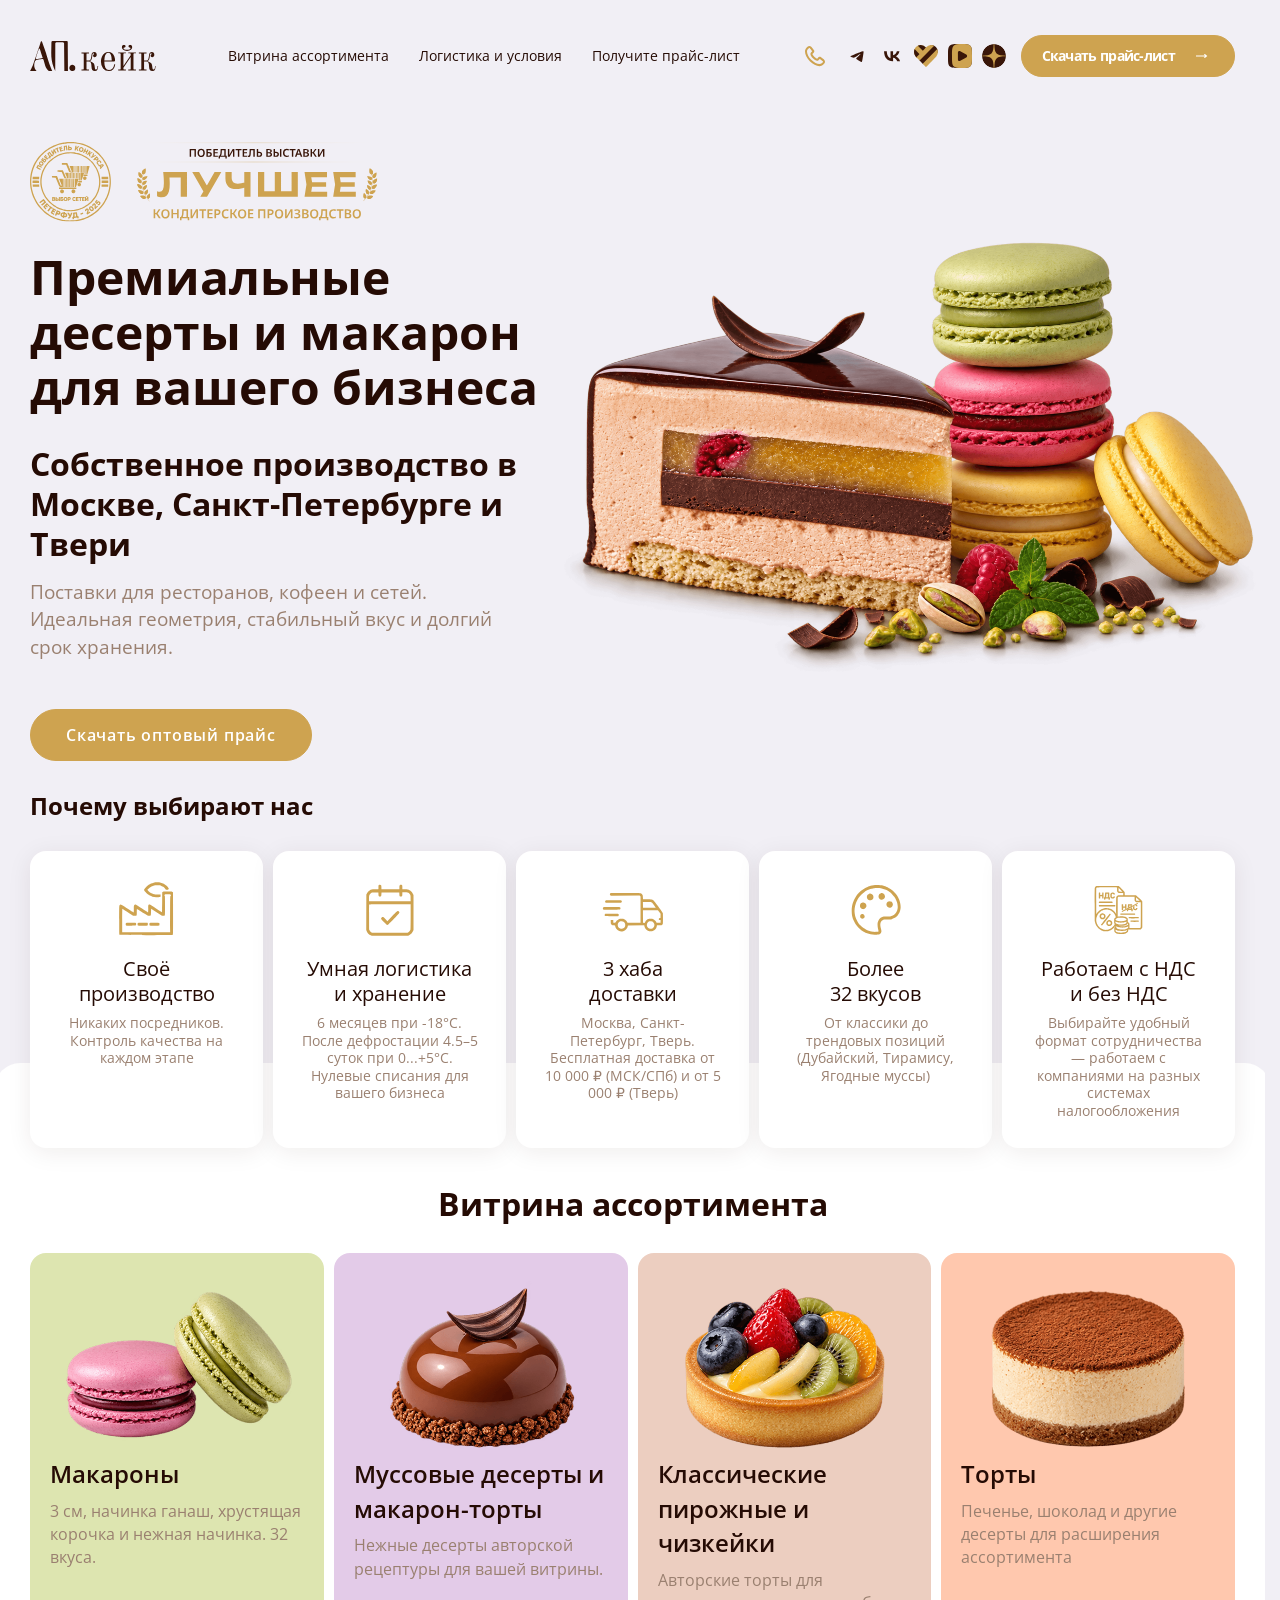
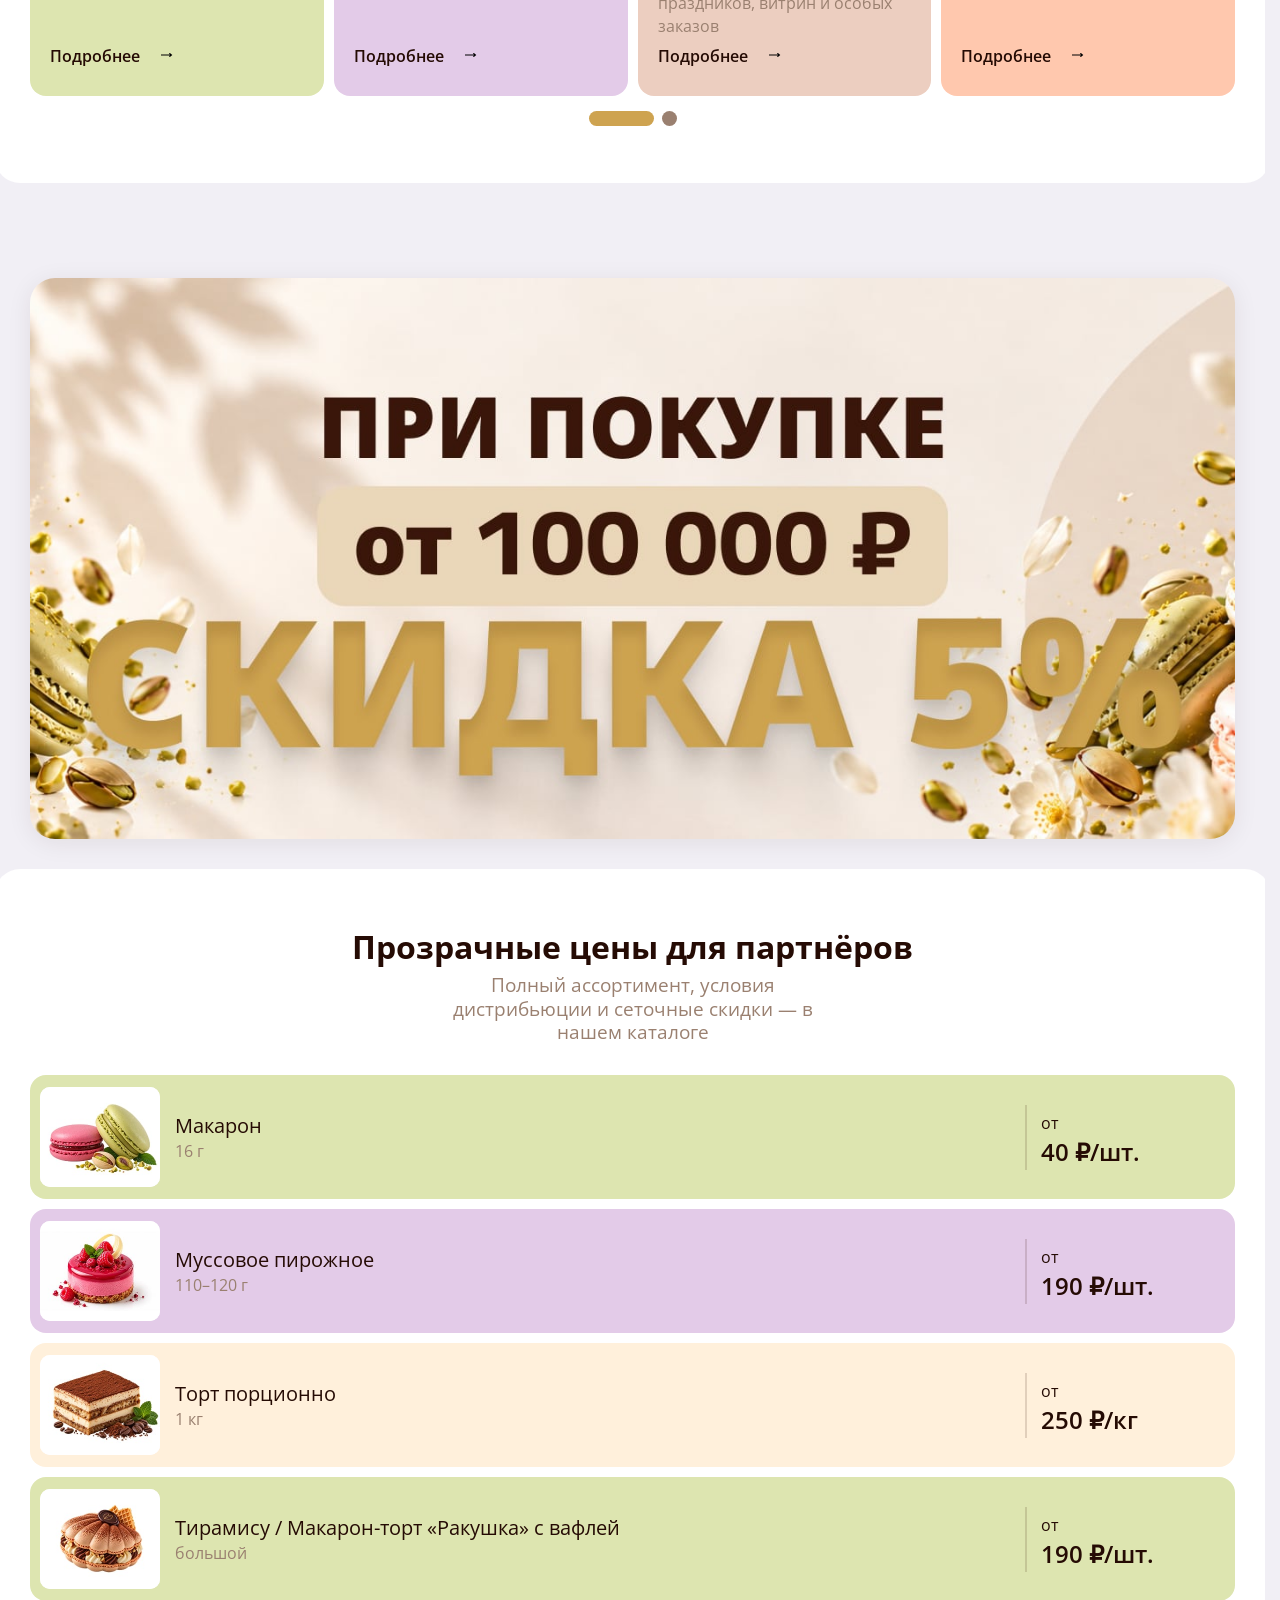
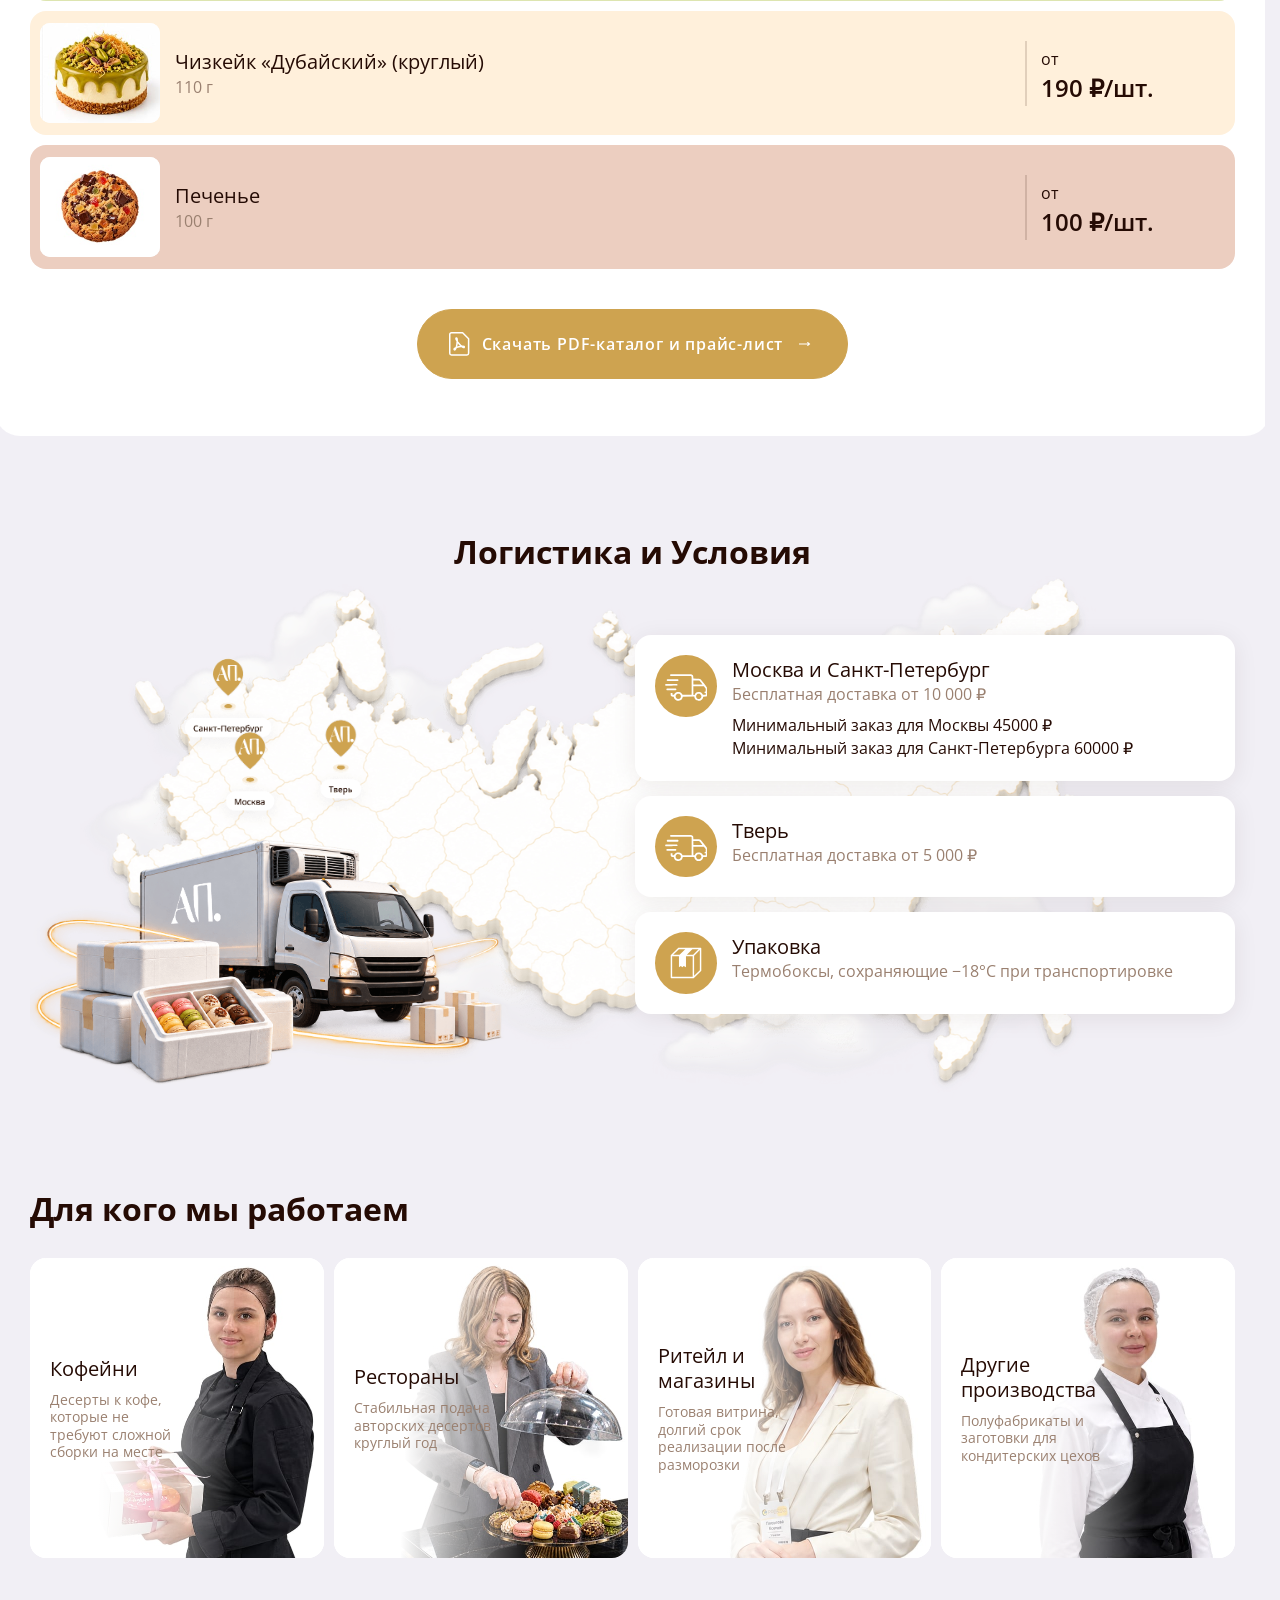
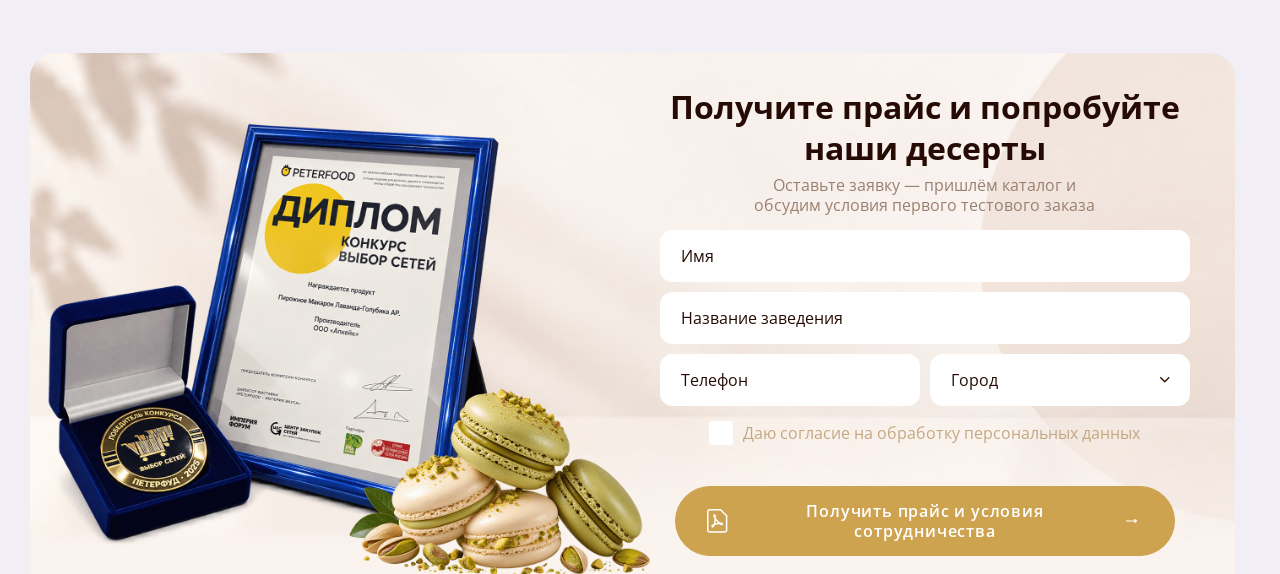
==== commit 707d25d4: "add" ====
--- a/main.html
+++ b/main.html
@@ -35,17 +35,17 @@
                             <div class="menu-wrap">
                                 <ul class="menu">
                                     <li>
-                                        <a href="" class="btn-menu">
+                                        <a href="#section01" class="btn-menu">
                                             <div class="button-title">Витрина ассортимента</div>
                                         </a>
                                     </li>
                                     <li>
-                                        <a href="" class="btn-menu">
+                                        <a href="#section02" class="btn-menu">
                                             <div class="button-title">Логистика и условия</div>
                                         </a>
                                     </li>
                                     <li>
-                                        <a href="" class="btn-menu">
+                                        <a href="#section03" class="btn-menu">
                                             <div class="button-title">Получите прайс-лист</div>
                                         </a>
                                     </li>
@@ -233,7 +233,7 @@
                 <!--bg-section-box-->
                 <div class="bg-section-box section-top-margin">
                     <!--title-box-->
-                    <div class="title-box item-animation item-atop">
+                    <div class="title-box item-animation item-atop" id="section01">
                         <h2 class="h2-title section-title">Витрина ассортимента</h2>
                     </div>
                     <!--/title-box-->
@@ -245,7 +245,7 @@
                                 <div class="slider swiper-wrapper">
                                     <!--sl-wrap-->
                                     <div class="sl-wrap swiper-slide item-animation item-atop">
-                                        <div class="item-tile-catalog tile-green">
+                                        <div class="item-tile-catalog tile-hover tile-green">
                                             <a href="" class="tile-link"></a>
                                             <div class="tile-photo-wrap">
                                                 <div class="elm-photo photo-contain">
@@ -268,7 +268,7 @@
                                     <!--/sl-wrap-->
                                     <!--sl-wrap-->
                                     <div class="sl-wrap swiper-slide item-animation item-atop">
-                                        <div class="item-tile-catalog tile-violet">
+                                        <div class="item-tile-catalog tile-hover tile-violet">
                                             <a href="" class="tile-link"></a>
                                             <div class="tile-photo-wrap">
                                                 <div class="elm-photo photo-contain">
@@ -291,7 +291,7 @@
                                     <!--/sl-wrap-->
                                     <!--sl-wrap-->
                                     <div class="sl-wrap swiper-slide item-animation item-atop">
-                                        <div class="item-tile-catalog tile-brown">
+                                        <div class="item-tile-catalog tile-hover tile-brown">
                                             <a href="" class="tile-link"></a>
                                             <div class="tile-photo-wrap">
                                                 <div class="elm-photo photo-contain">
@@ -314,7 +314,7 @@
                                     <!--/sl-wrap-->
                                     <!--sl-wrap-->
                                     <div class="sl-wrap swiper-slide item-animation item-atop">
-                                        <div class="item-tile-catalog tile-orange-dark">
+                                        <div class="item-tile-catalog tile-hover tile-orange-dark">
                                             <a href="" class="tile-link"></a>
                                             <div class="tile-photo-wrap">
                                                 <div class="elm-photo photo-contain">
@@ -337,7 +337,7 @@
                                     <!--/sl-wrap-->
                                     <!--sl-wrap-->
                                     <div class="sl-wrap swiper-slide item-animation item-atop">
-                                        <div class="item-tile-catalog tile-orange">
+                                        <div class="item-tile-catalog tile-hover tile-orange">
                                             <a href="" class="tile-link"></a>
                                             <div class="tile-photo-wrap">
                                                 <div class="elm-photo photo-contain">
@@ -564,7 +564,7 @@
                 <!--/title-box-->
 
                 <!--info-delivery-box-->
-                <div class="info-delivery-box">
+                <div class="info-delivery-box" id="section02">
                     <div class="photo-inner-wrap">
                         <div class="photo-first item-animation item-atop">
                             <div class="elm-photo">
@@ -714,7 +714,7 @@
                 <!--/tiles-box-->
 
                 <!--order-form-box-->
-                <div class="order-form-box">
+                <div class="order-form-box" id="section03">
                     <form action="/" class="form-inner-wrap">
                         <div class="title-box item-animation item-atop">
                             <h2 class="h2-title section-title">Получите прайс и&nbsp;попробуйте наши десерты</h2>
@@ -743,14 +743,19 @@
                                 </div>
                                 <div class="frm-field field-half">
                                     <div class="frm-field-input">
-                                        <select class="form-input" required>
-                                            <option selected disabled hidden value="">Город</option>
-                                            <!--placeholder-->
+                                        <input
+                                            list="list"
+                                            type="text"
+                                            class="form-input form-input-select"
+                                            placeholder="Город"
+                                        />
+                                        <datalist id="list">
                                             <option>Пункт списка</option>
                                             <option>Пункт списка</option>
                                             <option>Пункт списка</option>
                                             <option>Пункт списка</option>
-                                        </select>
+                                            <option>Пункт списка</option>
+                                        </datalist>
                                     </div>
                                 </div>
                             </div>
@@ -903,14 +908,19 @@
                                     </div>
                                     <div class="frm-field field-half">
                                         <div class="frm-field-input">
-                                            <select class="form-input" required>
-                                                <option selected disabled hidden value="">Город</option>
-                                                <!--placeholder-->
+                                            <input
+                                                list="listpopup"
+                                                type="text"
+                                                class="form-input form-input-select"
+                                                placeholder="Город"
+                                            />
+                                            <datalist id="listpopup">
                                                 <option>Пункт списка</option>
                                                 <option>Пункт списка</option>
                                                 <option>Пункт списка</option>
                                                 <option>Пункт списка</option>
-                                            </select>
+                                                <option>Пункт списка</option>
+                                            </datalist>
                                         </div>
                                     </div>
                                 </div>
--- a/css/style.css
+++ b/css/style.css
@@ -1525,32 +1525,72 @@
 .tile-green {
   background: var(--clr-green);
 }
+.tile-green.tile-hover:hover {
+  -webkit-filter: brightness(1.05);
+  filter: brightness(1.05);
+}
 .tile-orange {
   background: var(--clr-orange);
 }
+.tile-orange.tile-hover:hover {
+  -webkit-filter: brightness(1.05);
+  filter: brightness(1.05);
+}
 .tile-violet {
   background: var(--clr-violet);
 }
+.tile-violet.tile-hover:hover {
+  -webkit-filter: brightness(1.05);
+  filter: brightness(1.05);
+}
 .tile-brown {
   background: var(--clr-brown);
 }
+.tile-brown.tile-hover:hover {
+  -webkit-filter: brightness(1.05);
+  filter: brightness(1.05);
+}
 .tile-orange-dark {
   background: var(--clr-orange-dark);
 }
+.tile-orange-dark.tile-hover:hover {
+  -webkit-filter: brightness(1.05);
+  filter: brightness(1.05);
+}
 .tile-green-light {
   background: var(--clr-green-light);
 }
+.tile-green-light.tile-hover:hover {
+  -webkit-filter: brightness(1.05);
+  filter: brightness(1.05);
+}
 .tile-orange-light {
   background: var(--clr-orange-light);
 }
+.tile-orange-light.tile-hover:hover {
+  -webkit-filter: brightness(1.05);
+  filter: brightness(1.05);
+}
 .tile-violet-light {
   background: var(--clr-violet-light);
 }
+.tile-violet-light.tile-hover:hover {
+  -webkit-filter: brightness(1.05);
+  filter: brightness(1.05);
+}
 .tile-brown-light {
   background: var(--clr-brown-light);
 }
+.tile-brown-light.tile-hover:hover {
+  -webkit-filter: brightness(1.05);
+  filter: brightness(1.05);
+}
 .tile-orange-dark-light {
   background: var(--clr-orange-dark-light);
+}
+.tile-orange-dark-light.tile-hover:hover {
+  -webkit-filter: brightness(1.05);
+  filter: brightness(1.05);
 }
 @media (max-width: 767px) {
   .item-tile-info .tile-title br {
@@ -1990,6 +2030,9 @@
 .bg-section-box.section-top-margin {
   padding-top: 70px;
   margin-top: calc(-1 * var(--sectionMarginSmall) - 50px);
+}
+[id] {
+  scroll-margin-top: 80px;
 }
 @media (max-width: 1023px) {
   .tiles-box .slider-wrap {
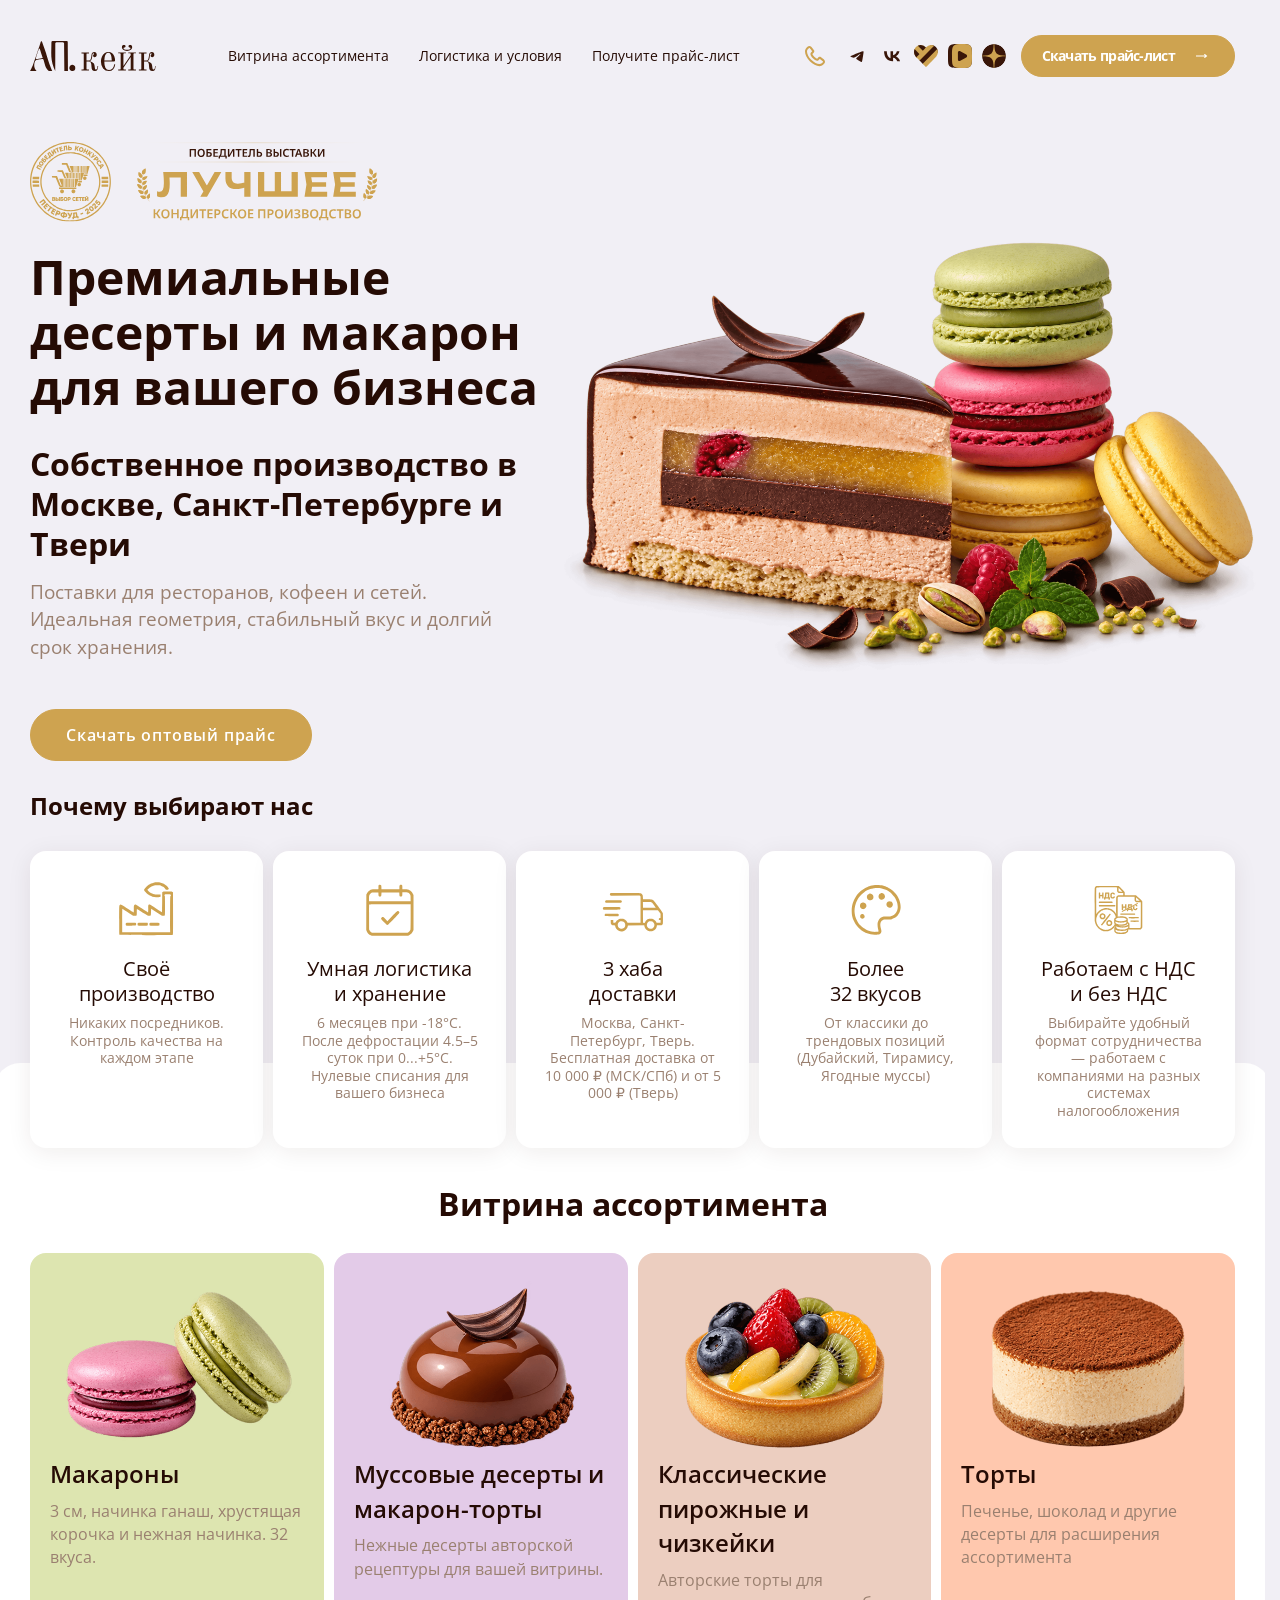
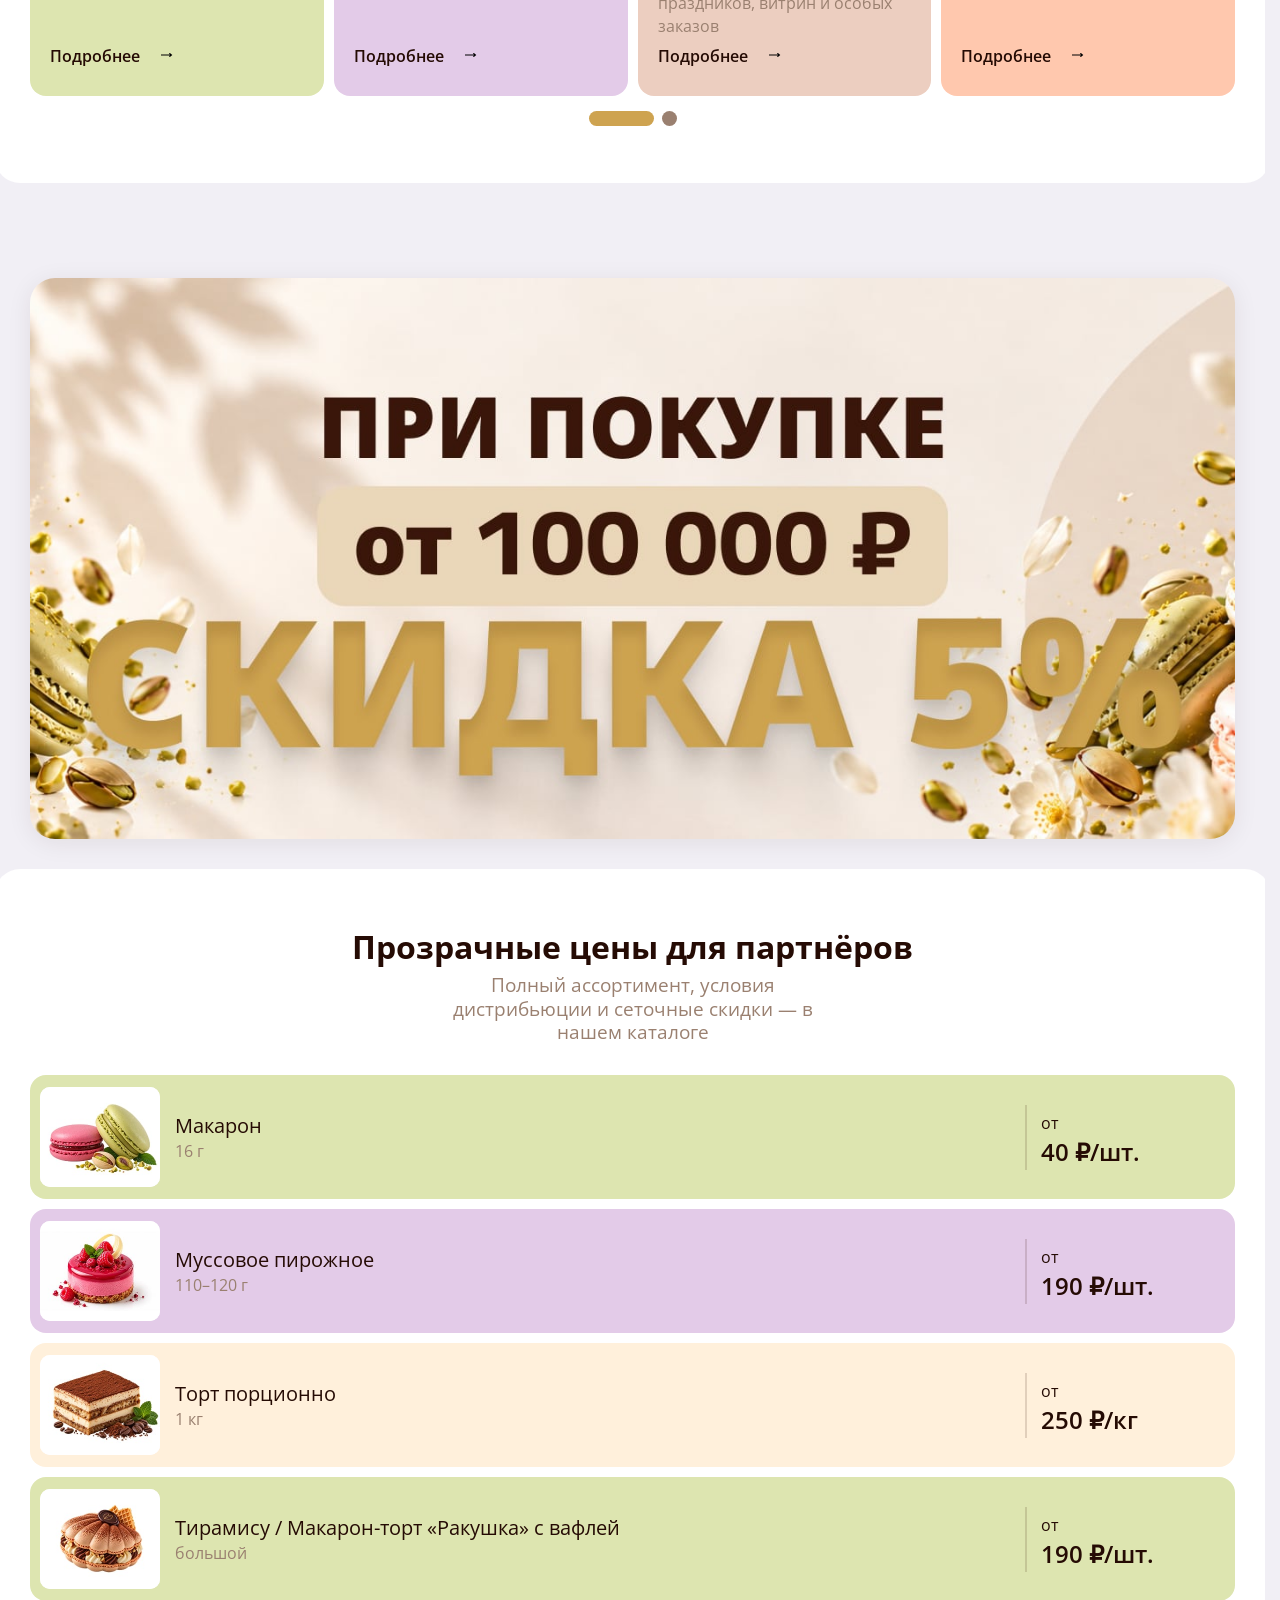
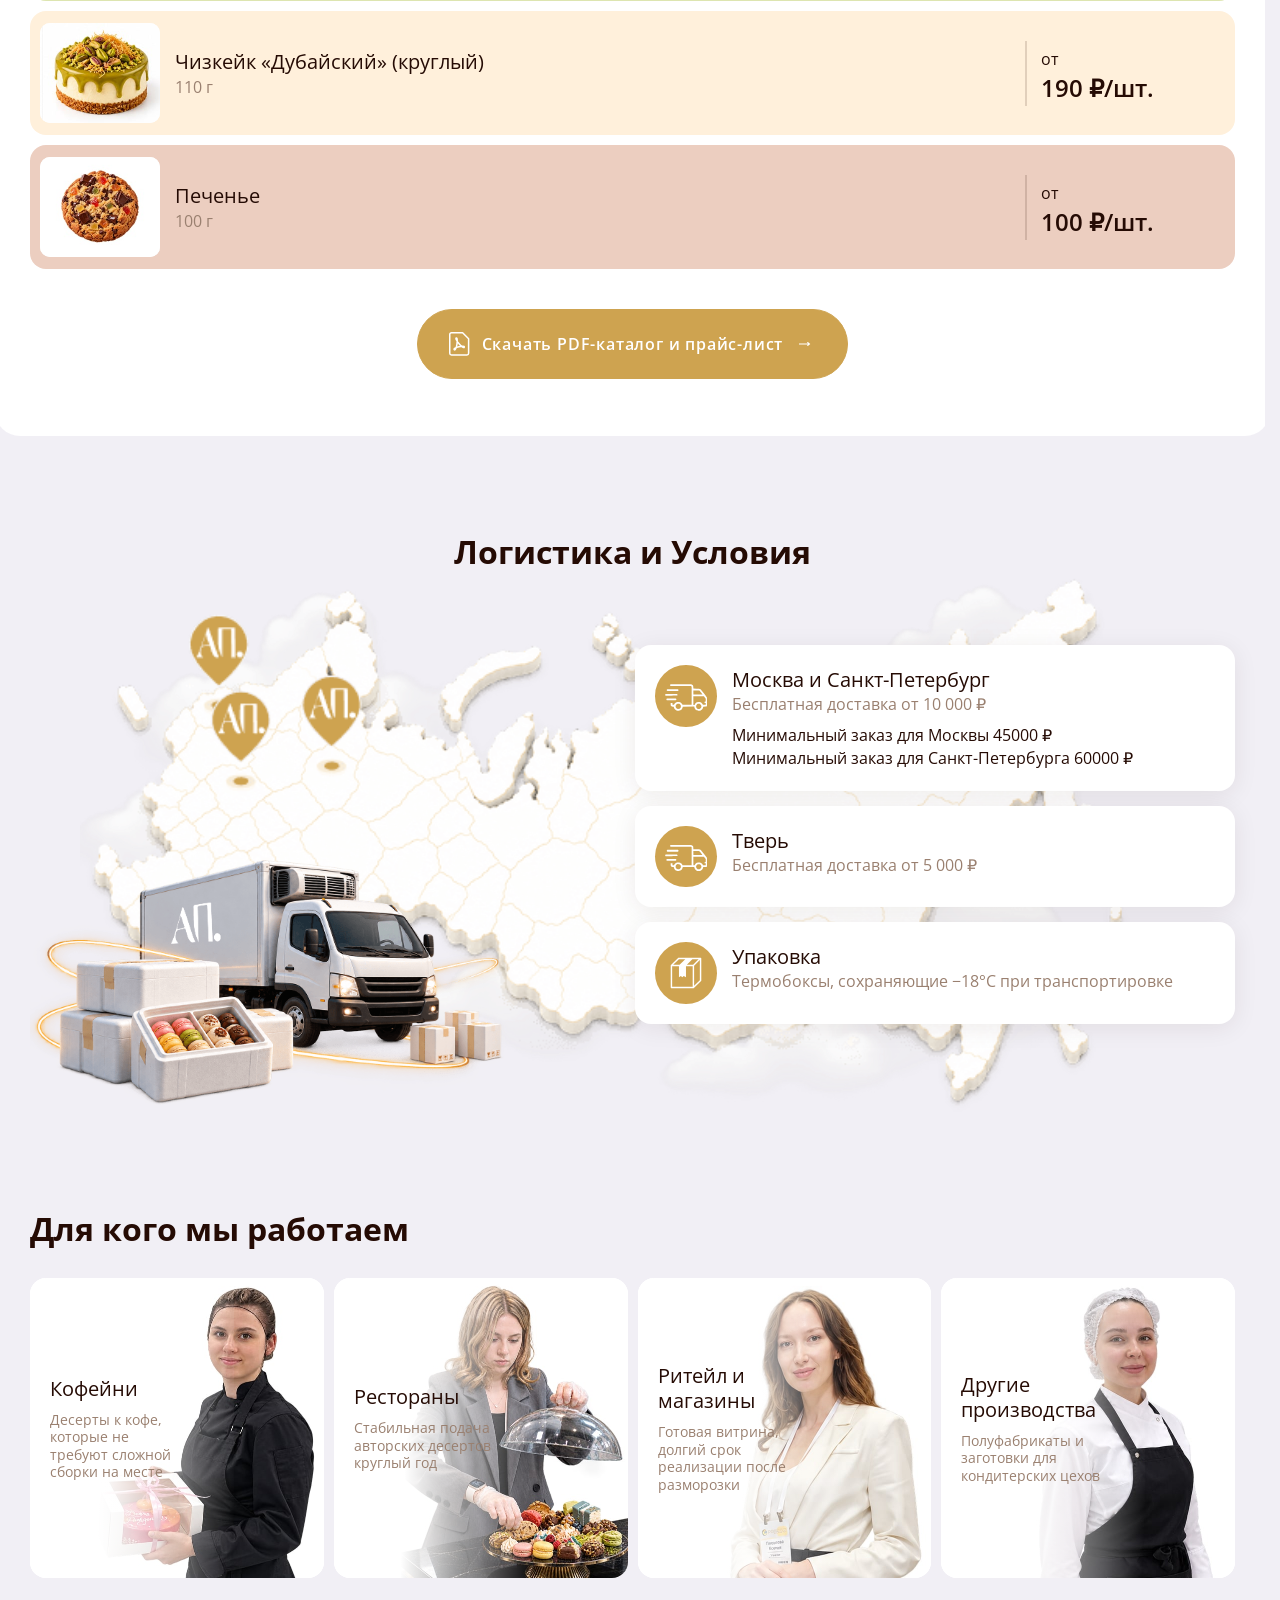
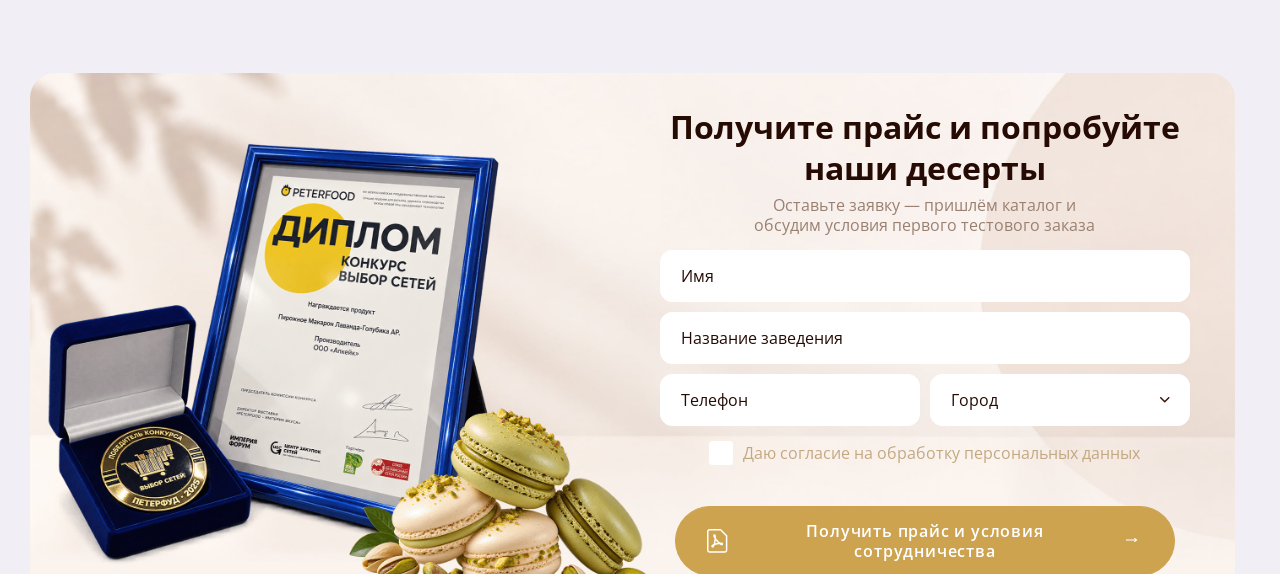
==== commit f477c693: "add" ====
--- a/main.html
+++ b/main.html
@@ -567,9 +567,11 @@
                 <div class="info-delivery-box" id="section02">
                     <div class="photo-inner-wrap">
                         <div class="photo-first item-animation item-atop">
-                            <div class="elm-photo">
-                                <img src="./img/map.png" alt="" class="" />
-                            </div>
+                            <picture class="elm-photo">
+                                <source srcset="./img/map.png" media="(min-width: 768px)" />
+                                <source srcset="./img/map-m.png" media="" />
+                                <img src="./img/map.png" alt="" />
+                            </picture>
                         </div>
                         <div class="photo-second item-animation item-atop">
                             <div class="elm-photo">
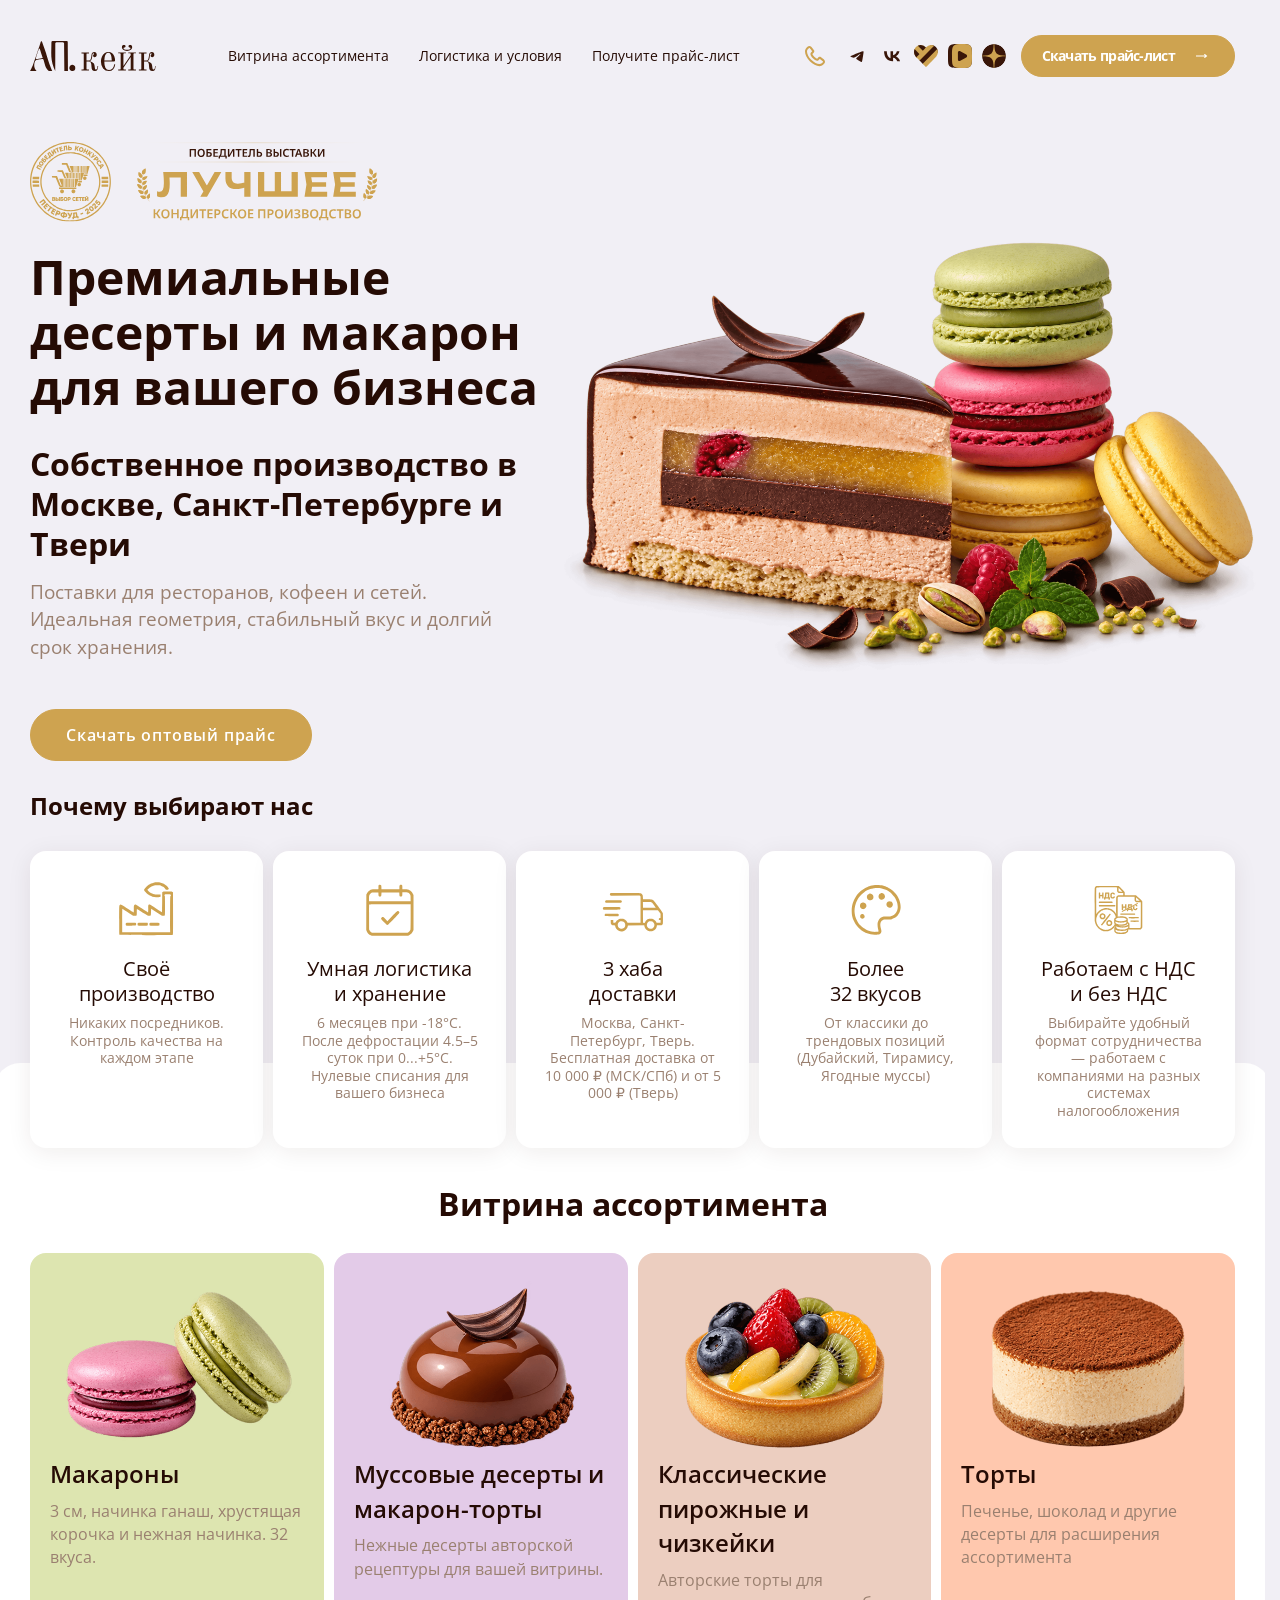
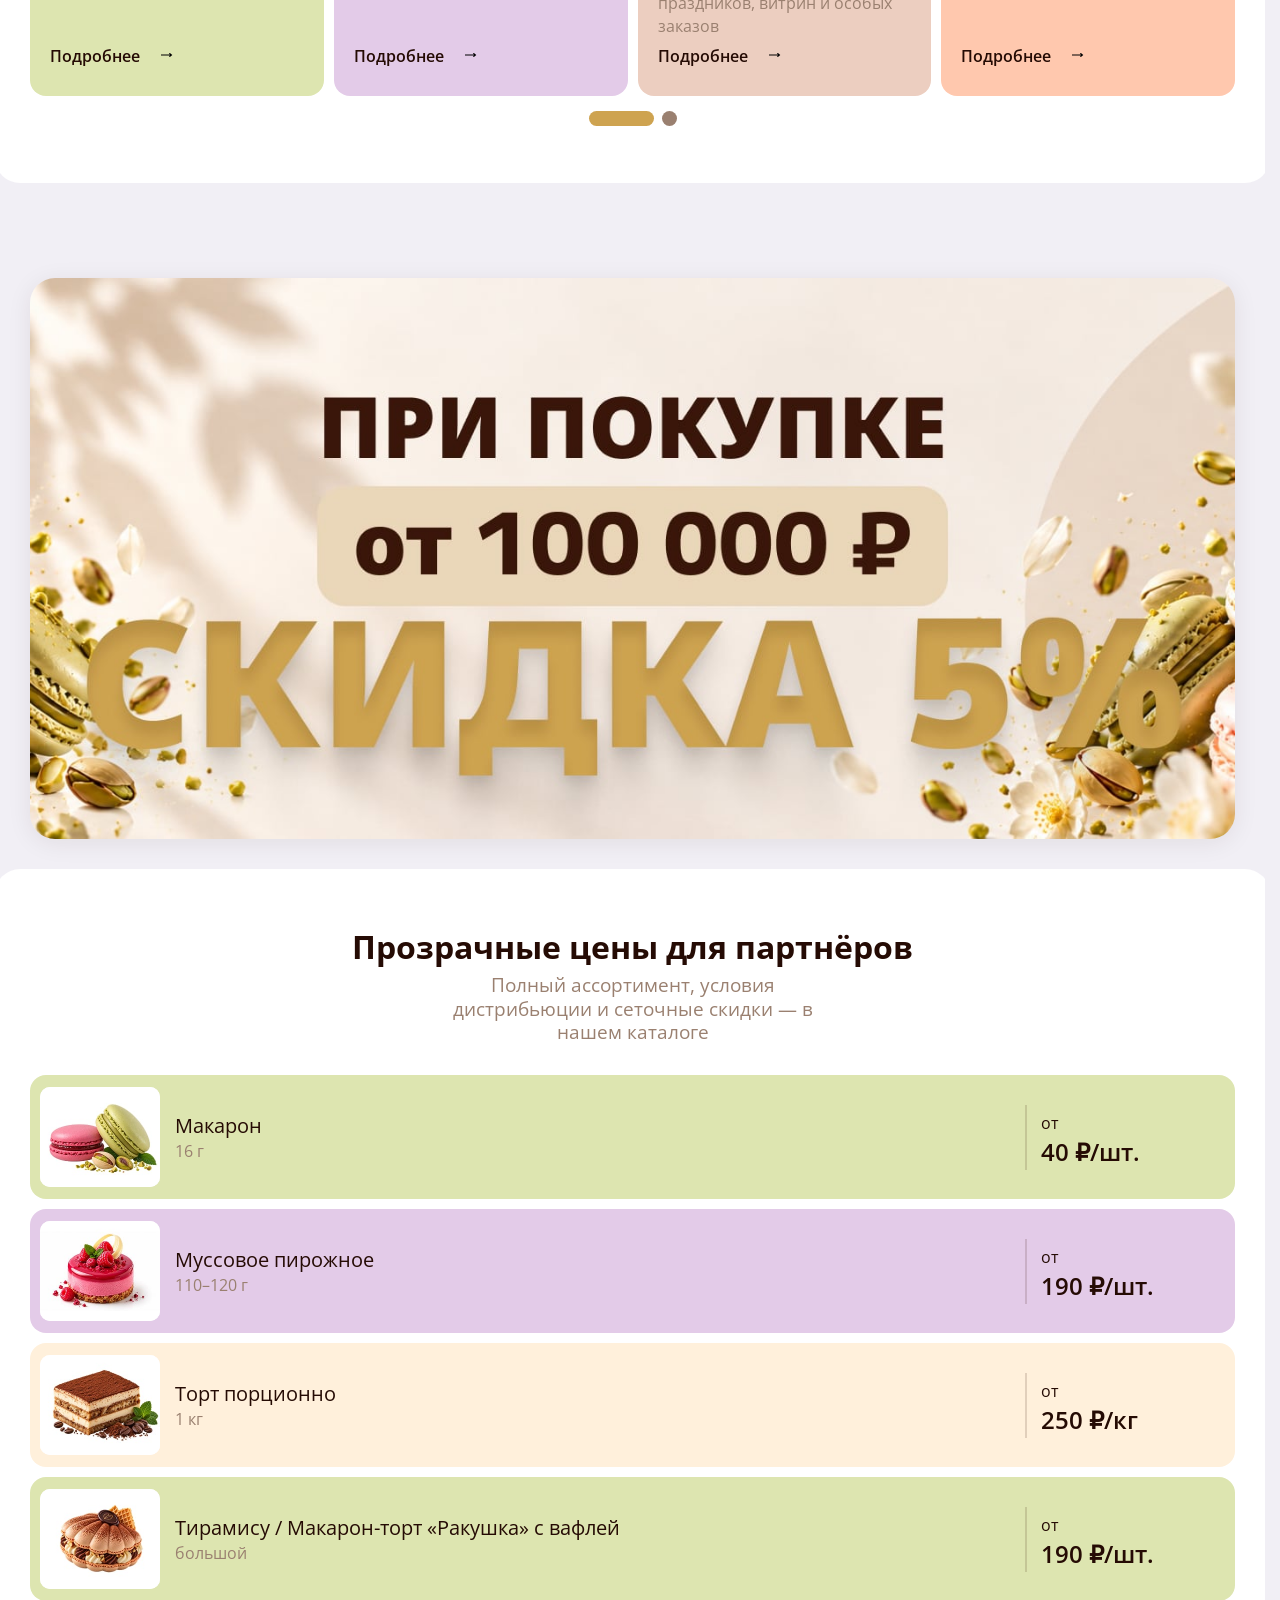
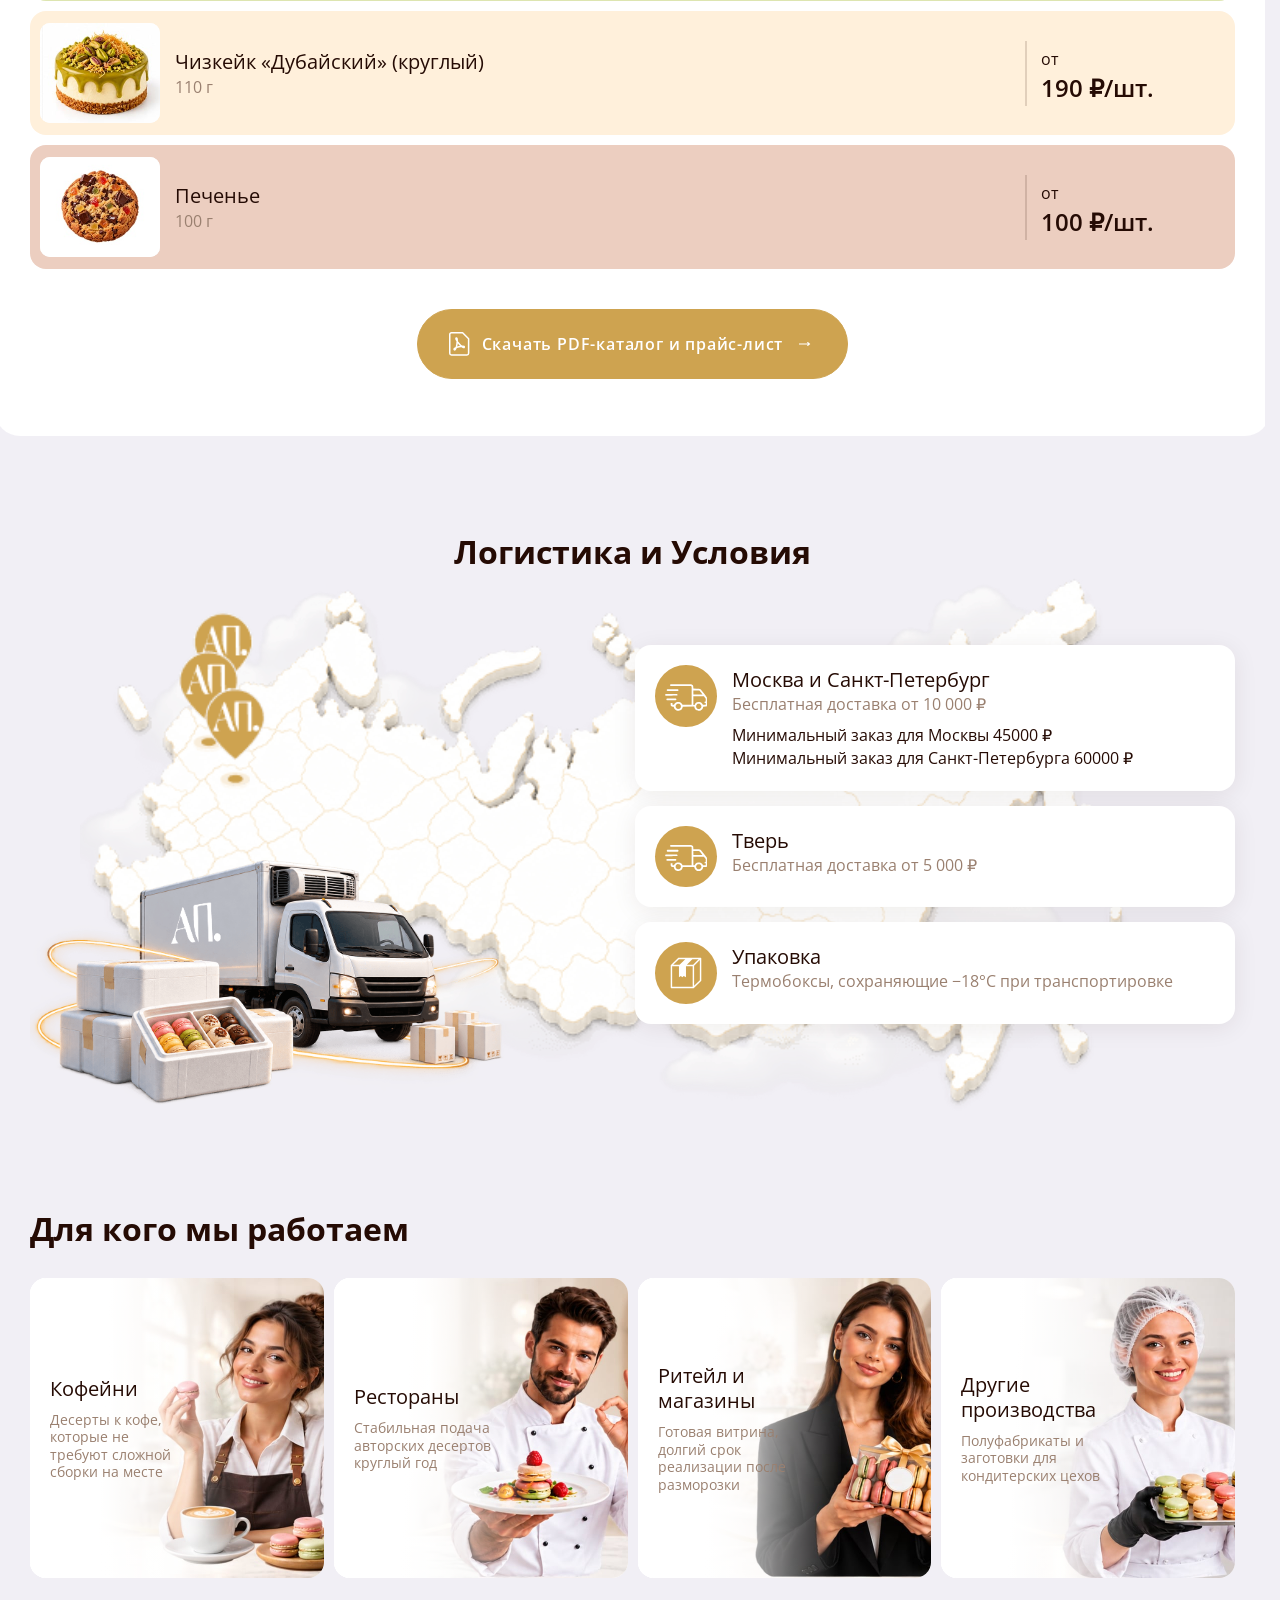
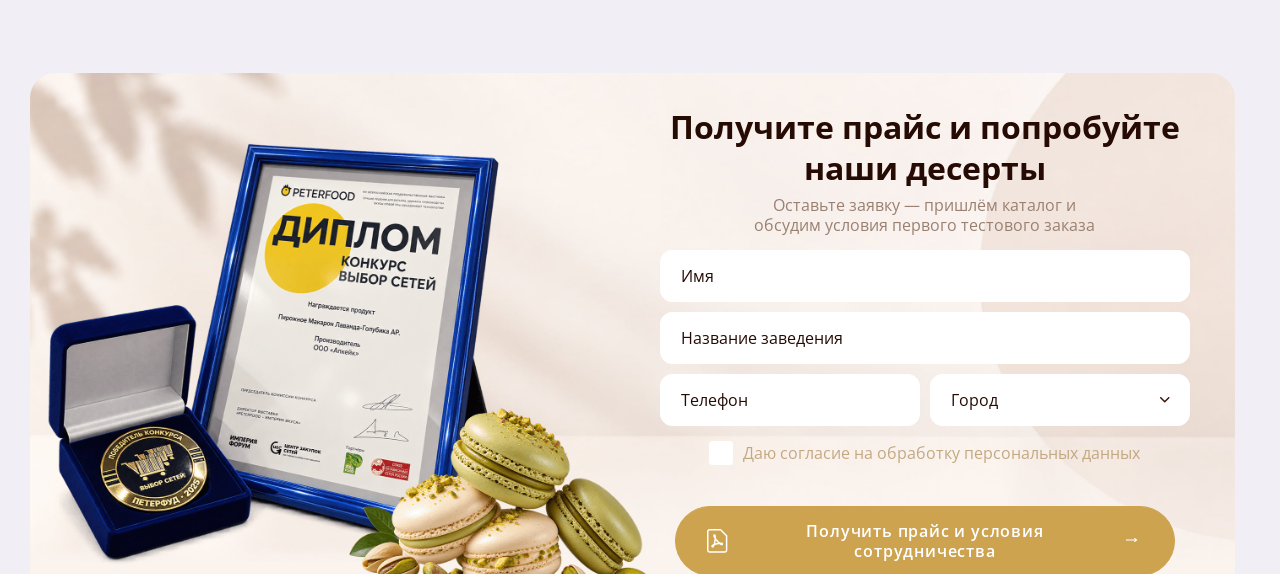
==== commit 925da493: "add" ====
--- a/main.html
+++ b/main.html
@@ -651,7 +651,7 @@
                                         </div>
                                         <div class="tile-photo-wrap">
                                             <div class="elm-photo">
-                                                <img src="./img/work01.jpg" alt="" />
+                                                <img src="./img/01.jpg" alt="" />
                                             </div>
                                         </div>
                                     </div>
@@ -668,7 +668,7 @@
                                         </div>
                                         <div class="tile-photo-wrap">
                                             <div class="elm-photo">
-                                                <img src="./img/work02.jpg" alt="" />
+                                                <img src="./img/02.jpg" alt="" />
                                             </div>
                                         </div>
                                     </div>
@@ -685,7 +685,7 @@
                                         </div>
                                         <div class="tile-photo-wrap">
                                             <div class="elm-photo">
-                                                <img src="./img/work03.jpg" alt="" />
+                                                <img src="./img/03.jpg" alt="" />
                                             </div>
                                         </div>
                                     </div>
@@ -702,7 +702,7 @@
                                         </div>
                                         <div class="tile-photo-wrap">
                                             <div class="elm-photo">
-                                                <img src="./img/work04.jpg" alt="" />
+                                                <img src="./img/04.jpg" alt="" />
                                             </div>
                                         </div>
                                     </div>
